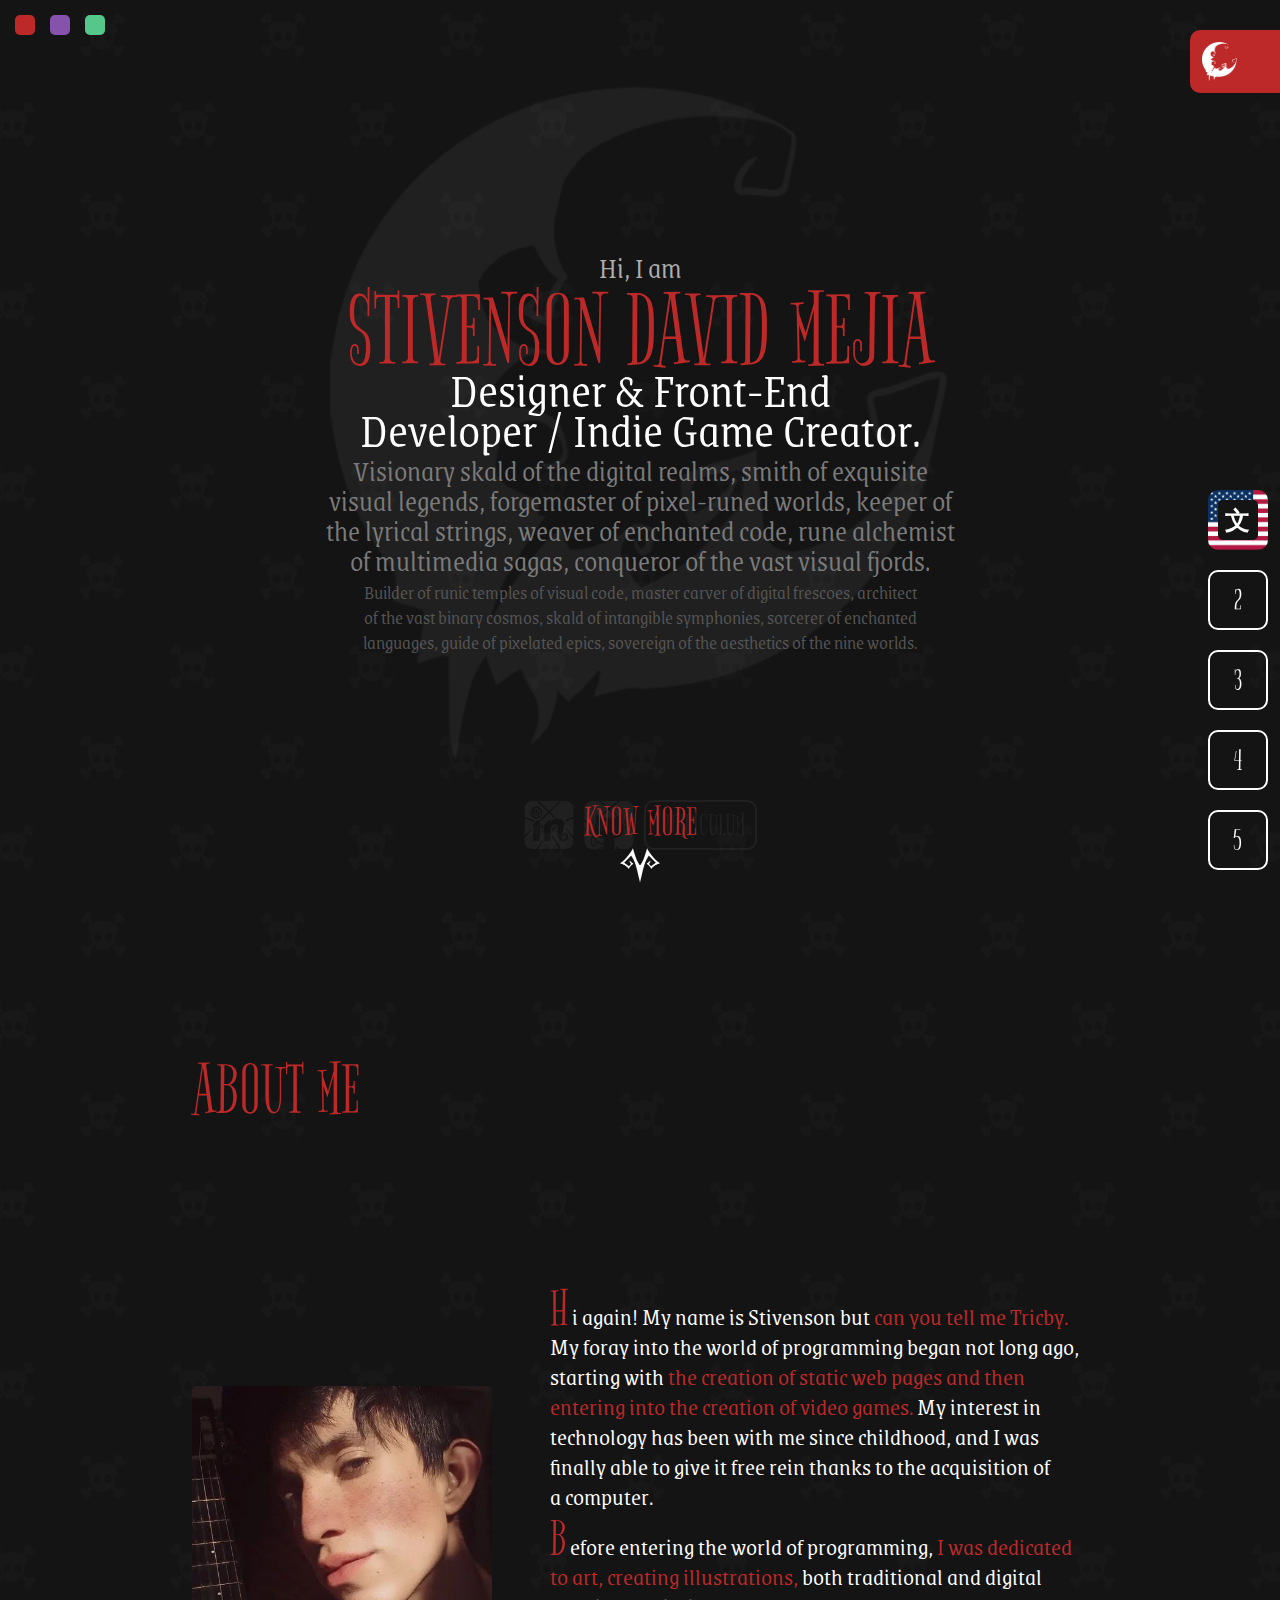
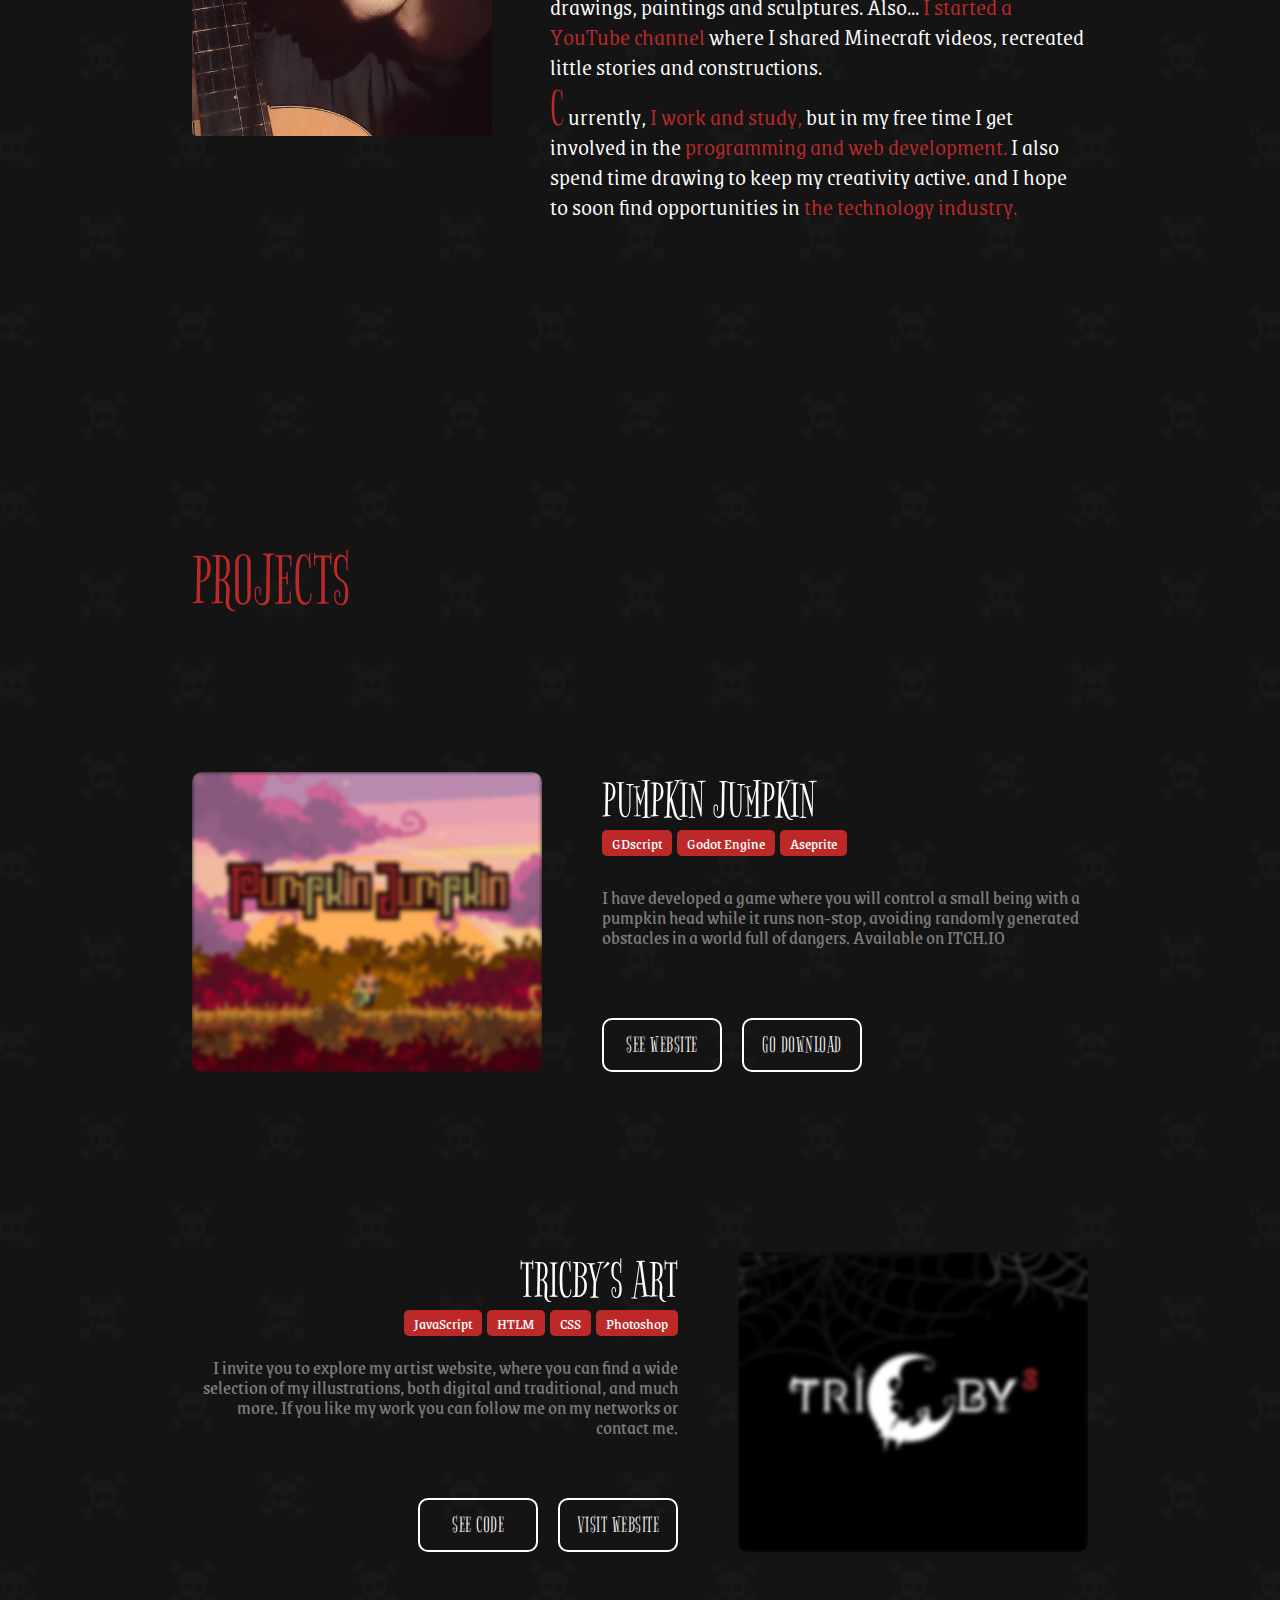
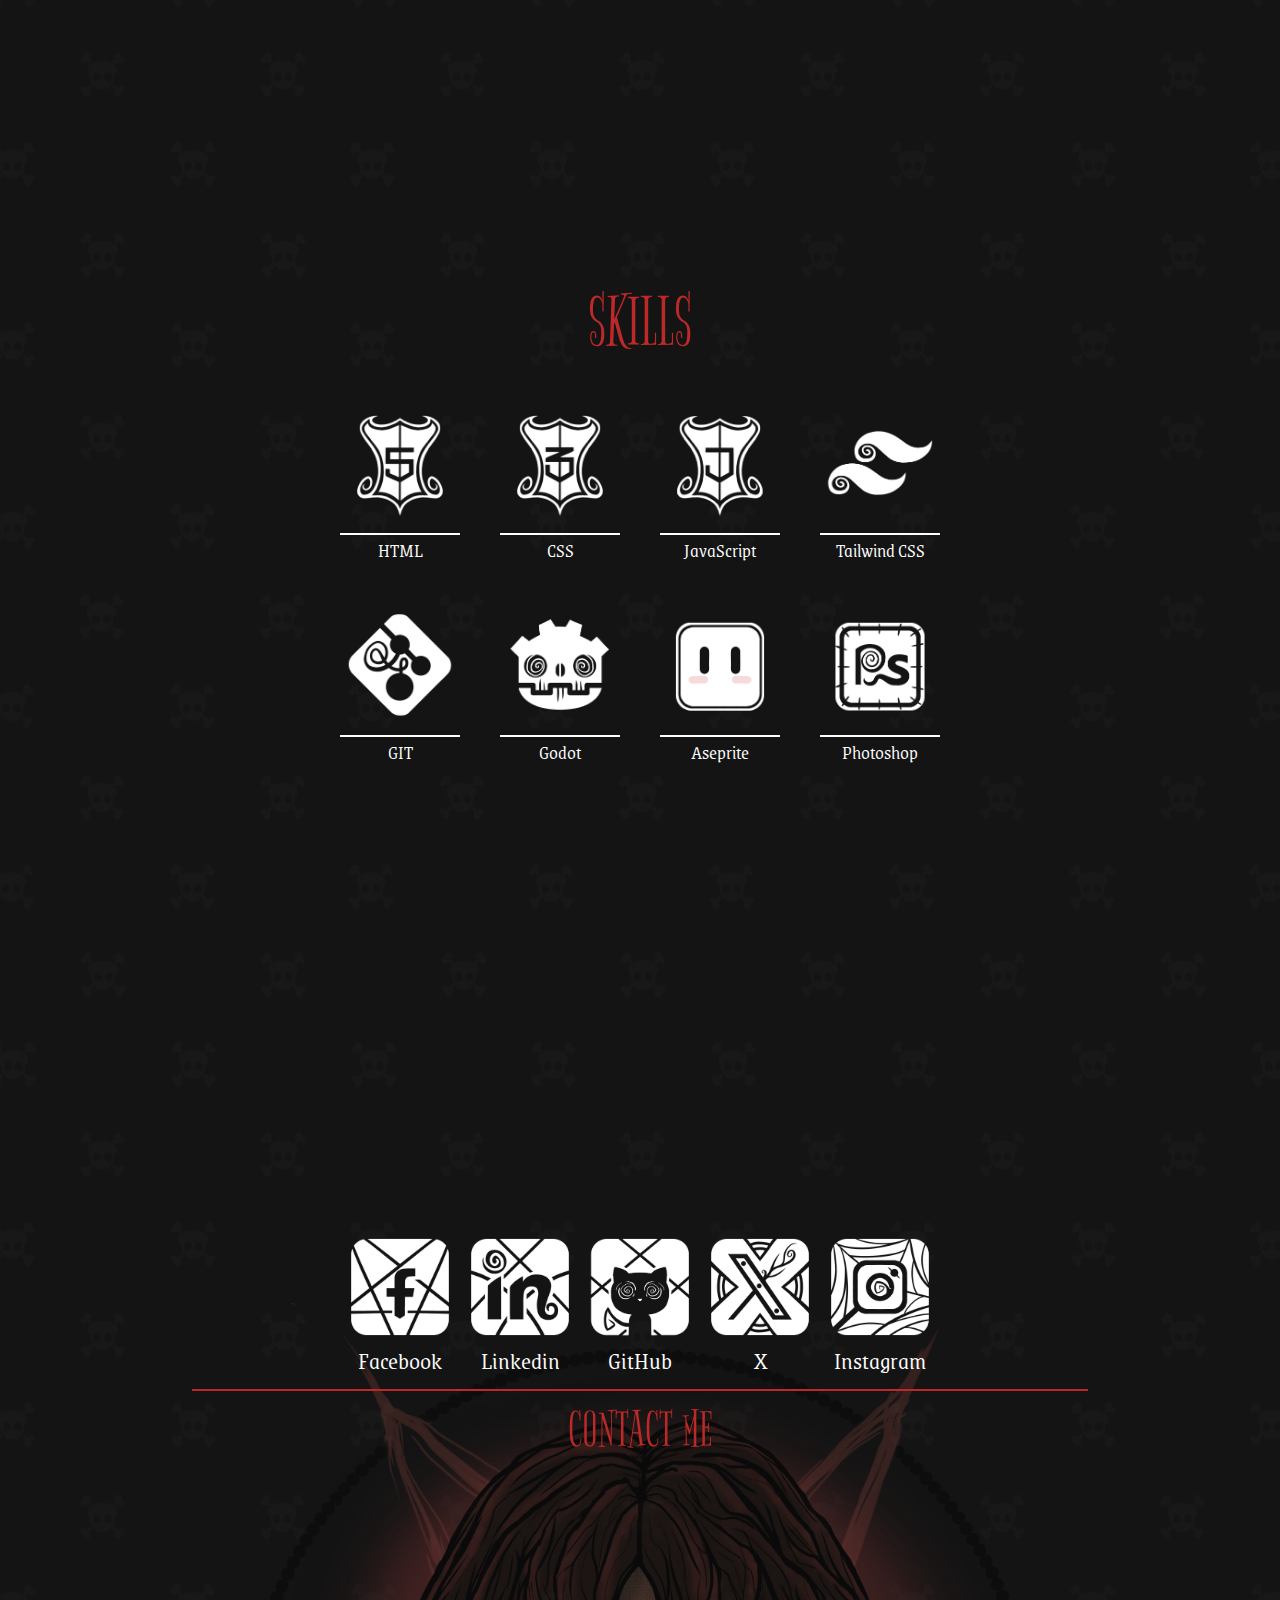
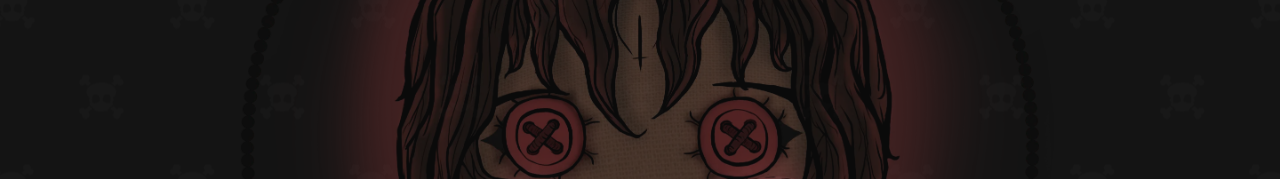
==== index.html @ 6986fe78 "separacion pagina dev y art mas cambio a la seccion intro" ====
<!DOCTYPE html>
<html lang="en">
<head>
    <meta charset="UTF-8">
    <meta http-equiv="X-UA-Compatible" content="IE=edge">
    <meta name="viewport" content="width=device-width, initial-scale=1.0">

    <link rel="icon" href="/assets/Icons/about.svg">
    <link rel="stylesheet" href="/css/Index.css">
    <link rel="stylesheet" href="/css/Global.css">

    <link rel="preconnect" href="https://fonts.googleapis.com">
    <link rel="preconnect" href="https://fonts.gstatic.com" crossorigin>
    <link href="https://fonts.googleapis.com/css2?family=Bigelow+Rules&family=Grenze:wght@100;300;500;700&display=swap" rel="stylesheet">

    <title>Tricby's</title>
</head>
<body class="home-body">
    <header id="header-index">
        <nav>
            <section class="nav_logo-container">
                <a href="#index_introSection"><img src="/assets/img/lunaBlanca.webp" alt="logo"></a>
            </section>
            <section class="headerMenu">
                <article class="languageContainer">
                    <div class="languageIconContainer BGusa">
                        <p class="languageIcon">文</p>
                    </div>
                    <div class="languageSelector">
                        <img id="spanish" src="./assets/Icons/Col.webp" alt="">
                        <img id="english" src="./assets/Icons/Usa.webp" alt="">
                    </div>
                </article>
                <div class="iconContainer"><a href="#index_projectSection">2</a></div>
                <div class="iconContainer"><a href="#index_skillSection">3</a></div>
                <div class="iconContainer"><a href="#index_aboutMeSection">4</a></div>
                <div class="iconContainer"><a href="#index_section5">5</a></div>
            </section>
        </nav>
    </header>
    <main class="main-index">
        <article class="inedex_colorThemeSelector">
            <div class="themeRed"></div>
            <div class="themePurple"></div>
            <div class="themeBlue"></div>
        </article>
        <section id="index_introSection">
            <article>
                <div class="inSecIntro-textContainer">
                    <p id="greeting">Hi, I am</p>
                    <h1 id="full_name">STIVENSON DAVID MEJIA</h1>
                    <h2 id="first_self_title">
                        Designer & Front-End Developer / Indie Game Creator.
                    </h2> 
                    <h3 id="second_self_title">
                        Visionary skald of the digital realms, smith of exquisite visual legends, forgemaster of pixel-runed worlds, keeper of the lyrical strings, weaver of enchanted code, rune alchemist of multimedia sagas, conqueror of the vast visual fjords.
                    </h3> 
                    <h4 id="third_self_subtitle">
                        Builder of runic temples of visual code, master carver of digital frescoes, architect of the vast binary cosmos, skald of intangible symphonies, sorcerer of enchanted languages, guide of pixelated epics, sovereign of the aesthetics of the nine worlds.
                    </h4>
                </div>
                <div class="inSecIntro-imgContainer">
                    <img src="./assets/Icons/about.svg" alt="">
                    <div class="inSecIntro-redesContainer">
                        <a class="inSecIntro-butonRedes" target="_blank" href="https://www.linkedin.com/in/stivenson-david-orlando-mejia-palacios-794926197/"><img src="/assets/Icons/IconLinkedin.svg" alt=""></a>
                        <a class="inSecIntro-butonRedes" target="_blank" href="https://github.com/StivensonMejia"><img src="/assets/Icons/IconGitHub.svg" alt=""></a>
                        <a class="inSecIntro-butonCV" href="/assets/img/laRoca.webp" download="CV">CURRICULUM</a>
                    </div>
                </div>
            </article>
            <div class="inSecIntro-SMContainer">
                <a id="more_button" href="#index_projectSection">
                    KNOW MORE
                </a>
                <a href="#index_projectSection"><img src="./assets/Icons/Down.webp" alt="Flecha abajo"></a>
                
            </div>
        </section>
        <section id="index_aboutMeSection">
            <h1 id="title_aboutMeSection">
                ABOUT ME
            </h1>
            <article class="inSecAM-textContainer">
                <div class="inSecAM-img">
                    <img src="./assets/img/Stivenson.webp" alt="">
                </div>
                <div class="inSecAM-text">
                    <div>
                        <a id="paragraph1_1" class="relevantLetter">H</a>
                        <p id="paragraph1_2">i again! My name is Stivenson but</p> 
                        <a id="paragraph1_3" class="highlightText">can you tell me Tricby. </a> 
                        <p id="paragraph1_4">My foray into the world of programming began not long ago, starting with</p>  
                        <a id="paragraph1_5" class="highlightText">the creation of static web pages and then entering into the creation of video games.</a>
                        <p id="paragraph1_6">My interest in technology has been with me since childhood, and I was finally able to give it free rein thanks to the acquisition of a computer.</p> 
                    </div>
                    <div>
                        <a id="paragraph2_1" class="relevantLetter">B</a>
                        <p id="paragraph2_2">efore entering the world of programming,</p> 
                        <a id="paragraph2_3" class="highlightText">I was dedicated to art, creating illustrations,</a> 
                        <p id="paragraph2_4">both traditional and digital drawings, paintings and sculptures. Also...</p>  
                        <a id="paragraph2_5" class="highlightText" target="_blank" href="https://www.youtube.com/channel/UCidwNTmcHwTklWF5R4WgcCw">I started a YouTube channel</a>
                        <p id="paragraph2_6">where I shared Minecraft videos, recreated little stories and constructions.</p>
                    </div>
                    <div>
                        <a id="paragraph3_1" class="relevantLetter">C</a>
                        <p id="paragraph3_2">urrently,</p>
                        <a id="paragraph3_3" class="highlightText">I work and study,</a> 
                        <p id="paragraph3_4">but in my free time I get involved in the</p>  
                        <a id="paragraph3_5" class="highlightText">programming and web development.</a>
                        <p id="paragraph3_6">I also spend time drawing to keep my creativity active. and I hope to soon find opportunities in </p>  
                        <a id="paragraph3_7" class="highlightText">the technology industry.</a> 
                    </div>
                </div>
            </article>
        </section>
        <section id="index_projectSection">
            <h1 id="title_projectSection">PROJECTS</h1>
            <div class="inSecProjects-containerCards">
                <article class="inSecProjects-cards">
                    <div class="inSecProjects-imgContainer">
                        <img src="./assets/img/PortadaVideoJuego.webp" alt="">
                    </div>
                    <div class="inSecProjects-textContainer">
                        <div>
                            <h3>PUMPKIN JUMPKIN</h3>
                            <div class="inSecProjects-technologiesContainer">
                                <p>GDscript</p>
                                <p>Godot Engine</p>
                                <p>Aseprite</p>
                            </div>
                        </div>
                        <p id="text_project1" class="inSecProjects-text"> 
                            I have developed a game where you will control a small being with a pumpkin head while it runs non-stop, avoiding randomly generated obstacles in a world full of dangers. Available on ITCH.IO 
                        </p>
                        <div class="inSecProjects-butonContainer">
                            <a id="button1_project1" class="inSecProjects-buton" Target="_blank" href="https://stivensonmejia.github.io/PumpkinJumpkin/">SEE WEBSITE</a>
                            <a id="button2_project1" class="inSecProjects-buton" Target="_blank" href="https://tricby.itch.io/pumpkin-jumpkin-beta">GO DOWNLOAD</a>
                        </div>
                    </div>
                </article>
                <article class="inSecProjects-cards">
                    <div class="inSecProjects-imgContainer">
                        <img class="imgBackground" src="./assets/img/PortadaIlustraciones.webp" alt="">
                    </div>
                    <div class="inSecProjects-textContainer">
                        <div>
                            <h3 class="end">TRICBY´S ART</h3>
                            <div class="inSecProjects-technologiesContainer end">
                                <p>JavaScript</p>
                                <p>HTLM</p>
                                <p>CSS</p>
                                <p>Photoshop</p>
                            </div>
                        </div>
                        <p id="text_project2" class="inSecProjects-text end">
                            I invite you to explore my artist website, where you can find a wide selection of my illustrations, both digital and traditional, and much more. If you like my work you can follow me on my networks or contact me.
                        </p>
                        <div class="inSecProjects-butonContainer end">
                            <a id="button1_project2" class="inSecProjects-buton" Target="_blank" href="https://github.com/StivensonMejia/stivensonmejia.github.io">SEE CODE</a>
                            <a id="button2_project2" class="inSecProjects-buton" Target="_blank" href="./ilustration.html">VISIT WEBSITE</a>
                        </div>
                    </div>
                </article>
            </div>
        </section>
        <section id="index_skillSection">
            <h1 id="title_skillSection" >SKILLS</h1>
            <div class="inSec3-containerSkills">
                <article class="inSec3-subContainerSkills">
                    <div class="inSec3-cards">
                        <img src="/assets/Icons/IconHTML.svg" alt="">
                        <p>HTML</p>
                    </div>
                    <div class="inSec3-cards">
                        <img src="/assets/Icons/IconCSS.svg" alt="">
                        <p>CSS</p>
                    </div>
                    <div class="inSec3-cards">
                        <img src="/assets/Icons/IconJavaScript.svg" alt="">
                        <p>JavaScript</p>
                    </div>
                    <div class="inSec3-cards">
                        <img src="/assets/Icons/IconTailwindCSS.svg" alt="">
                        <p>Tailwind CSS</p>
                    </div>
                </article>
                <article class="inSec3-subContainerSkills">
                    <div class="inSec3-cards">
                        <img src="/assets/Icons/IconGit.svg" alt="">
                        <p>GIT</p>
                    </div>
                    <div class="inSec3-cards">
                        <img src="/assets/Icons/IconGodot.svg" alt="">
                        <p>Godot</p>
                    </div>
                    <div class="inSec3-cards">
                        <img src="/assets/Icons/IconAseprite.svg" alt="">
                        <p>Aseprite</p>
                    </div>
                    <div class="inSec3-cards">
                        <img src="/assets/Icons/IconPhotoshop.svg" alt="">
                        <p>Photoshop</p>
                    </div>
                </article>
            </div>
        </section>
        <section id="index_section5">
            <div class="inSec5-redesContainer">
                <article class="inSec5-individualRedes">
                    <a target="_blank" href="https://www.facebook.com/stivenson.mejia.96"><img src="/assets/Icons/IconFacebook.svg" alt=""></a>
                    <p>Facebook</p>
                </article>
                <article class="inSec5-individualRedes">
                    <a target="_blank" href="https://www.linkedin.com/in/stivenson-david-orlando-mejia-palacios-794926197/"><img src="/assets/Icons/IconLinkedin.svg" alt=""></a>
                    <p>Linkedin</p>
                </article>
                <article class="inSec5-individualRedes">
                    <a target="_blank" href="https://github.com/StivensonMejia"><img src="/assets/Icons/IconGitHub.svg" alt=""></a>
                    <p>GitHub</p>
                </article>
                <article class="inSec5-individualRedes">
                    <a target="_blank" href="https://twitter.com/tricby"><img src="/assets/Icons/IconX.svg" alt=""></a>
                    <p>X</p>
                </article>
                <article class="inSec5-individualRedes">
                    <a target="_blank" href="https://www.instagram.com/stivensonmejia/"><img src="/assets/Icons/IconInstagram.svg" alt=""></a>
                    <p>Instagram</p>
                </article>
            </div>
            <article class="inSec5-containerContactMe">
                <p id="title_section5" class="inSec5-textContactMe">CONTACT ME</p>
            </article>
            
            <div class="inSec5-imgContainer">
                <img src="./assets/img/FerChanFinal.webp" alt="">
            </div>
        </section>
        <script src="./translateIndex.js"></script>
        <script src="./index.js"></script>
    </main>
    <!--  <footer id="footer-index">
        <section class="inFooter-containerText">
            <p>
                Realizado por Stivenson Mejia - @todos los derecho reservados
            </p>
        </section>
    </footer> -->
</body>
</html>
---- css/Index.css ----
/* INDEX HEADER */
#header-index {
    z-index: 12;
    position: fixed;
    width: 100px;
    height: 100vh;
    top: 0;
    right: 0;  
    nav {
        display: flex;
        flex-direction: column;
        width: auto;
        height: 100vh;
        justify-content: space-between;
        align-items: end;
        .nav_logo-container {
            z-index: 2;
            width: 90px;
            height: auto;
            display: flex;
            border-bottom-left-radius: 10px;
            border-top-left-radius: 10px;
            margin-top: 30px;
            background-color: var(--red);
            transition: ease .5s;
            &:hover {
                width: 120px;
            }
            a {
                width: 100%;
                display: flex;
                justify-content: start;
                img {
                    width: 35px;
                    margin: 12px 12px;
                    object-fit: contain;
                }
            }
        }
        .headerMenu {
            z-index: 2;
            width: 85px;
            height: auto;
            display: flex;
            flex-direction: column;
            margin-bottom: 30px;
            gap: 20px;
            align-items: center;
            justify-content: center;
            .BGusa {
                background-image: url("/assets/Icons/UsaBackGround.webp");
                background-size: cover;
                background-position: left;
            }
            .BGcol {
                background-image: url("/assets/Icons/ColBackGround.webp");
                background-size: cover;
                background-position: left;

            }
            .languageContainer {
                position: relative;
                .languageIconContainer {
                    width: 60px;
                    height: 60px;
                    cursor: pointer;
                    display: flex;
                    justify-content: center;
                    align-items: center;
                    border-radius: 10px;
                    user-select: none;
                    transition: ease-in .1s;
                    &:hover {
                        transform: scale(1.1);
                    }
                    &:active {
                        transition: ease-in-out .0s;
                        transform: scale(.9);
                    }
                    .languageIcon {
                        width: 40px;
                        height: 40px;
                        display: flex;
                        align-items: center;
                        justify-content: center;
                        color: var(--white);
                        background-color: var(--black-background);
                        font-size: 2.5rem;
                        border-radius: 5px;
                        font-weight: bolder;
                    }
                }
                .languageSelector {
                    height: 60px;
                    width: 120px;
                    position: absolute;
                    display: none;
                    justify-content: space-around;
                    align-items: center;
                    border-radius: 10px;
                    left: -132px;
                    top: 0px;
                    background-color: var(--white);
                    animation: revealindex ease-in .3s both;
                    img {
                        width: 40px;
                        height: 40px;
                        cursor: pointer;
                        &:hover {
                            transform: scale(1.2);
                        }
                    }
                }
            }
            .iconContainer {
                width: 60px;
                height: 60px;
                border-radius: 10px;
                border: solid var(--white) 2px;
                transition: ease-in-out .2s;
                &:hover {
                    background-color: var(--white);
                }
                &:active {
                    transition: ease-in-out .0s;
                    transform: translateX(-5px);
                    filter: drop-shadow(10px 0px 0 var(--red));
                }
                a {
                    width: 100%;
                    height: 100%;
                    display: flex;
                    justify-content: center;
                    align-items: center;
                    color: var(--white);
                    font-size: 3rem;
                    font-family: var(--font-title);
                    transition: ease-in-out .2s;
                    &:hover {
                        color: var(--black-background);
                        font-weight: bolder;
                    }
                }
            }
        }
    }
    
}

/* INDEX MAIN */
.main-index {
    width: 100%;
    background-color: var(--black-background);
    background-image: url('/assets/img/FondoCalaverasNegro.webp');
    background-position: center;
    position: relative;
}
/* TEMAS */
.inedex_colorThemeSelector {
    z-index: 20;
    position: fixed;
    width: 120px;
    height: 50px;
    display: flex;
    justify-content: space-evenly;
    align-items: center;
    div {
        width: 20px;
        height: 20px;
        border-radius: 5px;
    }
    .themeRed {
        background-color: #bd2929;
    }
    .themePurple {
        background-color: #8553AC;
    }
    .themeBlue {
        background-color: #55C78B;
    }

}
/* INDEX SECCION 1 */
#index_introSection {
    position: relative;
    width: 100%;
    height: 100vh;
    display: flex;
    justify-content: center;
    overflow: hidden;
    padding: 0 15%;
    animation: revealindex linear .5s both;

    article {
        position: relative;
        width: auto;
        height: 100%;
        display: flex;
        place-items: center;
        gap: 10px;
        .inSecIntro-textContainer {
            z-index: 2;
            width: auto;
            cursor: default;
            max-width: 750px;
            text-align: end;
            p {
                font-family: var(--font-paragraph);
                font-size: 3rem;
                color: rgb(174, 174, 174);
                font-weight: 300;
            }
            h1 {
                z-index: 5;
                font-family: var(--font-title);
                font-size: var(--fontSize-megaTitle);
                color: var(--red);
                line-height: 8.5rem;
                font-weight: lighter;
            }
            h2 {
                z-index: 2;
                font-family: var(--font-paragraph);
                font-size: 5rem;
                color: var(--white);
                font-weight: 300;
                margin-top: -5px;
                line-height: 4rem;
                text-wrap: balance;

                animation: revealindex ease-in-out .3s both;
                animation-delay: 1s;
            }
            h3 {
                font-family: var(--font-paragraph);
                font-size: 3rem;
                color: rgb(123, 123, 123);
                margin-top: 6px;
                font-weight: 300;
                line-height: 3rem;
                text-wrap: balance;

                animation: revealSec1Titles linear .3s both;
                animation-delay: 4s;
            }
            h4 {
                font-family: var(--font-paragraph);
                font-size: 2rem;
                color: rgb(85, 85, 85);
                margin-top: 5px;
                font-weight: 300;
                line-height: 2.5rem;
                text-wrap: balance;

                animation: revealSec1Titles ease-out .2s both;
                animation-delay: 4.5s;
            }
        }

        .inSecIntro-imgContainer {
            width: 35%;
            display: flex;
            flex-direction: column;
            img {
                width: 100%;
                transition: ease-in-out .2s;
                &:hover {
                    transform: translateX(-10px);
                    filter: drop-shadow(20px 0px 0 var(--red));
                }
            }
            .inSecIntro-redesContainer {
                display: flex;
                gap: 10px;
                justify-content: center;
                .inSecIntro-butonRedes {
                    display: inline-block;
                    width: 50px;
                    height: 50px;
                    img{
                        width: 100%;
                        height: 100%;
                        transition: ease-in-out .2s;
                        &:hover {
                            transform: translateX(-4px);
                            filter: drop-shadow(4px 0px 0 var(--red));
                        }
                    }
                }
                .inSecIntro-butonCV {
                    display: flex;
                    place-items: center;
                    color: var(--white);
                    font-family: var(--font-title);
                    font-size: 3rem;
                    border: solid 2px var(--white);
                    padding: 0 10px;
                    border-radius: 10px;
                    transition: ease-in-out .2s;
                    &:hover {
                        background-color: var(--white);
                        color: var(--black-background);
                        font-weight: bolder;
                        transform: translateX(-4px);
                        filter: drop-shadow(4px 0px 0 var(--red));
                    }
                }
            }
        }
    }
    .inSecIntro-SMContainer {
        display: flex;
        flex-direction: column;
        align-items: center;
        position: absolute;
        left: 0;
        right: 0;
        bottom: 5px;
        margin: auto;
        animation: revealindex ease-out .5s both;
        animation-delay: 6s;
        a {
            font-family: var(--font-title);
            font-size: 4rem;
            font-weight: lighter;
            color: var(--red);
            cursor: pointer;
            transition: linear .2s;
            border-bottom: 2px solid transparent;
            &:hover {
                transform: scaleX(1.1);
            }
        }
        img {
            width: 40px;
            animation: MoveArrow 4s ease-in-out infinite;
            &:hover {
                transform: scaleX(1.1);
            }
        }
    }
}

/* INDEX SECCION 2 */
#index_projectSection {
    position: relative;
    width: 100%;
    height: auto;
    padding: 150px 15%;

    h1 {
        font-family: var(--font-title);
        font-size: var(--fontSize-title);
        color: var(--red);
        font-weight: lighter;
        text-align: start;
        padding: 0 0 150px;

        animation: revealTitles linear both;
        animation-timeline: view();
        animation-range: entry 20% cover 30%;
    }

    .inSecProjects-containerCards {
        width: 100%;
        height: auto;
        display: flex;
        flex-direction: column;
        gap: 150px; 
        transition:  0.5s ease-in-out;
        article:nth-child(2) {
            justify-content: end;
            flex-direction: row-reverse;
        }

        .inSecProjects-cards{
            z-index: 2;
            width: auto;
            height: auto;
            position: relative;
            display: flex;
            gap: 60px;
            margin-bottom: 30px;

            animation: revealContent linear both;
            animation-timeline: view();
            animation-range: entry 20% cover 30%;

            .inSecProjects-imgContainer {
                position: relative;
                width: 360px;
                height: 300px;
                overflow: hidden;
                border-radius: 10px;
                img{
                    width: 100%;
                    height: 100%;
                    object-fit: cover;
                    transition: .2s ease-in;
                    filter: blur(2px);
                    &:hover {
                        transform: scale(1.1);
                        filter: blur(0px);
                    }
                }
            }
            .inSecProjects-textContainer {
                position: relative;
                width: 500px;
                display: flex;
                flex-direction: column;
                align-content: center;
                justify-content: space-between;
                h3 {
                    font-family: var(--font-title);
                    font-size: var(--fontSize-subTitle);
                    color: var(--white);
                    font-weight: lighter;
                    margin-bottom: -5px;
                }
                .inSecProjects-technologiesContainer {
                    display: flex;
                    gap: 5px;
                    padding-top: 5px;
                    flex-wrap: wrap;
                    p {
                        display: inline-block;
                        font-family: var(--font-paragraph);
                        background-color: var(--red);
                        font-size: 1.6rem;
                        color: var(--white);
                        padding: 1px 10px;
                        border-radius: 5px;
                    }
                }
                .inSecProjects-text {
                    font-size: 2rem;
                    text-wrap: pretty;
                    padding-bottom: 40px;
                    line-height: 2rem;
                    color: rgb(123, 123, 123);
                    transition: ease-in-out .2s;
                    cursor: default;
                    &:hover {
                        color: var(--white);
                    }
                }
                .inSecProjects-butonContainer {
                    width: 100%;
                    overflow: hidden;
                    height: auto;
                    display: flex;
                    gap: 20px;
                    border-radius: 5px;
                }
                .inSecProjects-buton {
                    position: relative;
                    width: 120px;
                    height: auto;
                    padding: 12px 10px;
                    display: flex;
                    align-items: center;
                    justify-content: center;
                    font-size: 2.2rem;
                    font-family: var(--font-title);
                    color: var(--white);
                    transition: ease .2s;
                    border: 2px solid var(--white);
                    border-radius: 10px;
                    letter-spacing: .5px;
                    &:hover {
                        background-color: var(--white);
                        color: var(--black-background);
                        font-weight: bold;
                    }
                }
                .end {
                    display: flex;
                    justify-content: end;
                    text-align: end;
                }
            }
        }
    }
}

/* INDEX SECCION 3 */
#index_skillSection {
    position: relative;
    width: 100%;
    height: auto;
    padding: 150px 15%;
    h1 {
        font-family: var(--font-title);
        font-size: var(--fontSize-title);
        color: var(--red);
        font-weight: lighter;
        text-align: center;
        padding: 0 0 40px;

        animation: revealContent linear both;
        animation-timeline: view();
        animation-range: entry 20% cover 30%;
    }
    .inSec3-containerSkills {
        width: 100%;
        height: auto;
        display: flex;
        justify-content: center;
        flex-wrap: wrap; 
        gap: 40px;

        animation: revealContent linear both;
        animation-timeline: view();
        animation-range: entry 20% cover 30%;
        .inSec3-subContainerSkills {
            width: auto;
            height: auto;
            display: flex;
            align-items: baseline;
            gap: 40px;
            .inSec3-cards {
                display: flex;
                flex-direction: column;
                align-items: center;
                gap: 10px;
                width: 120px;
                img {
                    width: 100%;
                    transition: ease-in-out .3s;
                    &:hover {
                        transform: translateX(-5px);
                        filter: drop-shadow(10px 0px 0 var(--red));
                    }
                }
                p {
                    font-family: var(--font-paragraph);
                    font-size: 2rem;
                    color: var(--white);
                    font-weight: 300;
                    width: 100%;
                    text-align: center;
                    border-top: 2px solid var(--white);
                }
            }
        }
    }
}

/* INDEX SECCION 4 */
#index_aboutMeSection {
    position: relative;
    width: 100%;
    height: auto;
    padding: 150px 15%;
    h1 {
        font-family: var(--font-title);
        font-size: var(--fontSize-title);
        color: var(--red);
        font-weight: lighter;
        text-align: start;
        padding: 0 0 150px;

        animation: revealTitles linear both;
        animation-timeline: view();
        animation-range: entry 20% cover 30%;
    }
    .inSecAM-textContainer {
        display: flex;
        justify-content: space-between;
        align-items: center;
        gap: 30px;

        animation: revealContent linear both;
        animation-timeline: view();
        animation-range: entry 20% cover 30%;

        .inSecAM-text{
            width: 60%;
            div{
                font-family: var(--font-paragraph);
                font-size: var(--fontSize-paragraph);
                color: var(--white);
                text-wrap: pretty;
                font-weight: 300;
                line-height: 3rem;
                margin-bottom: 20px;
                margin-top: 20px;
                p{
                    display: inline;
                }
                .relevantLetter {
                    font-family: var(--font-title);
                    font-size: var(--fontSize-subTitle);
                    line-height: 1px;
                    color: var(--red);
                }
                .highlightText {
                    color: var(--red);
                }
            }
        }
        .inSecAM-img {
            width: 300px;
            height: 350px;
            border-radius: 5px;
            overflow: hidden;
            img {
                width: 100%;
                height: 100%;
                object-fit: cover;
            }
        }
        
    }
}

/* INDEX SECCION 5 */
#index_section5 {
    position: relative;
    width: 100%;
    display: flex;
    flex-direction: column;
    padding: 320px 15%;
    overflow: hidden;
    .inSec5-redesContainer {
        z-index: 2;
        width: 100%;
        height: auto;
        display: flex;
        justify-content: center;
        flex-wrap: wrap;
        gap: 20px;
        padding-bottom:10px;
        border-bottom: 2px solid var(--red);
        .inSec5-individualRedes {
            width: 100px;
            height: auto;
            a {
                width: 100%;
                height: auto;
                img {
                    width: 100%;
                    height: auto;
                    transition: ease .5s;
                    transition-delay: .1s,;
                    &:hover {
                        transform: rotate(360deg);
                    }
                }
            }
            p {
                text-align: center;
                color: var(--white);
                font-size: var(--fontSize-paragraph);
                font-weight: 300;
            }
        }  
    }
    .inSec5-containerContactMe {
        z-index: 2;
        display: flex;
        justify-content: center;
        align-items: center;
        gap: 20px;
        padding-top:10px;
        .inSec5-butomCV {
            display: flex;
            height: 50px;
            place-items: center;
            font-family: var(--font-title);
            color: var(--white);
            border: 2px solid var(--white);
            padding: 10px 10px;
            text-align: center;
            font-size: 3rem;
            transition: ease .2s;
            border-radius: 10px;
            &:hover {
                background-color: var(--white);
                color: var(--black-background);
                font-weight: bold;
            }
        }
        .inSec5-textContactMe {
            z-index: 2;
            font-family: var(--font-title);
            font-size: var(--fontSize-subTitle);
            color: var(--red);
            text-align: center;
        }
    }
    .inSec5-imgContainer {
        z-index: 1;
        width: 100%;
        position: absolute;
        right: 0;
        left: 0;
        bottom: -5px;
        padding: 0 15%;
        opacity: 50%;
    
        img {
            width: 100%;
        }
    }
}

/* INDEX FOOTER */
/* #footer-index {
    z-index: 2;
    width: 100%;
    height: auto;
    position: relative;
    .inFooter-containerText {
        width: 100%;
        height: auto;
        border-top: solid 2px var(--white);
        p {
            font-family: var(--font-paragraph);
            font-size: 2rem;
            color: var(--white);
            text-align: center;
            padding: 10px;
        }
    }
} */

/* ANIMATIONS */
@keyframes revealindex {
    0% {
        opacity: 0;
    }
    100% {
        opacity: 1;
    }
}
@keyframes MoveArrow {
    50% {
        transform: translateY(0);
    }
    60% {
        transform: translateY(15px);
    }
    70% {
        transform: translateY(0);
    }
}
@keyframes revealContent {
    from {
        opacity: 0;
    }
    to {
        opacity: 1;
    }
}
@keyframes revealTitles {
    from {
        transform: translateX(-100rem) scale(0.8);
        opacity: 0;
    }
    to {
        transform: translateX(0) scale(1);
        opacity: 1;
    }
}
@keyframes revealSec1Titles {
    0% {
        transform: translateX(-100rem);
        opacity: 0;
    }
    60% {
        transform: translateX(5rem);
        opacity: 1;
    }
    80% {
        transform: translateX(20rem) scaleX(0.6) scaleY(1.2);
        opacity: 1;
    }
    100% {
        transform: translateX(0) scale(1);
        opacity: 1;
    }
}

/* MEDIAQUERYS */

@media (width <= 1500px) {
    /* SECCION 1 */
    #index_introSection {
        article {
            .inSecIntro-imgContainer {
                position: absolute;
                width: 100%;
                opacity: .05;
            }
            .inSecIntro-textContainer {
                text-align: center;
            }
        }
    }
}

@media (width <= 1200px) {
    /* SECCION 4 */
    #index_aboutMeSection {
        .inSecAM-textContainer {
            display: flex;
            flex-direction: column-reverse;
            gap: 30px;
            .inSecAM-text{
                width: 100%;
                p{
                    font-family: var(--font-paragraph);
                    font-size: var(--fontSize-paragraph);
                    color: var(--white);
                    text-wrap: pretty;
                    font-weight: 300;
                    line-height: 3rem;
                    margin-bottom: 30px;
                }
            }
            .inSecAM-img {
                width: 280px;
                height: 280px;
                border-radius: 5px;
                overflow: hidden;
                img {
                    width: 100%;
                    height: 100%;
                    object-fit: cover;
                }
            }
            
        }
    }
    /* SECCION 5 */
    #index_section5 {
        padding: 200px 15%;

        .inSec5-imgContainer {
            padding: 0px 0px;
        }
    }
}

@media (width <= 800px) {
    /* HEADER */
    #header-index { 
        display: none;
    }
    /* SECCION 1 */
    #index_introSection {
        padding: 50px 10%;
        article{
            .inSecIntro-textContainer {
                p {
                    font-size: 2.5rem;
                    line-height: 2.5rem;
                }
                h1 {
                    font-size: 6rem;
                    line-height: 6rem;
                }
                h2 {
                    font-size: 3rem;
                    line-height: 2.5rem;
                }
                h3 {
                    font-size: 2.5rem;
                    line-height: 2rem;
                }
                h4 {
                    font-size: 1.5rem;
                    line-height: 1.5rem;
                    margin-bottom: 40px;
                }
            }
        }
    }
    /* SECCION 2 */
    #index_projectSection {
        padding: 150px 10%;
        .inSecProjects-containerCards {
            .inSecProjects-cards{
                gap: 20px;
                flex-direction: column;
                .inSecProjects-imgContainer{
                    width: 100%;
                }
                .inSecProjects-textContainer {
                    width: 100%;
                    .inSecProjects-text {
                        margin-top: 10px;
                    }
                }
            }
            article:nth-child(2) {
                flex-direction: column;
            }
        }
    } 
    /* SECCION 3 */
    #index_skillSection {
        padding: 150px 10%;
        .inSec3-containerSkills {
            gap: 20px;
            .inSec3-subContainerSkills {
                gap: 20px;
                display: grid;
                grid-template-columns: 1fr 1fr;
                .inSec3-cards {
                    width: 100px;
                    p {
                        color: var(--white);
                    }
                }
            }
        }
    }
    /* SECCION 4 */
    #index_aboutMeSection{
        padding: 150px 10%;
    }
    /* SECCION 5 */
    #index_section5 {
        padding: 150px 10%;

        .inSec5-imgContainer {
            padding: 0px 0px;
        }
    }
}

@media (width <= 400px) {
    /* SECCION 1 */
    #index_introSection {
        article{
            .inSecIntro-textContainer {
                p {
                    font-size: 2rem;
                    line-height: 2.5rem;
                }
                h1 {
                    font-size: 4rem;
                    line-height: 4rem;
                }
                h2 {
                    font-size: 2.8rem;
                    line-height: 2.5rem;
                }
                h3 {
                    font-size: 2.2rem;
                    line-height: 2rem;
                }
                h4 {
                    font-size: 1.5rem;
                    line-height: 1.5rem;
                }
            }
        }
    }
}
---- css/Global.css ----
/* GLOBAL CHANGES */
* {
    margin: 0;
    padding: 0;
    box-sizing: border-box;
    font-family: 'Bigelow Rules', serif;
    font-family: 'Grenze', serif;
}
:root {
    --black-background: #141414;
    --black-pure: #000;
    --white: #fefefe;
    --red: #bd2929;
    --red-soft : #861f1f;

    --font-title: 'Bigelow Rules', serif;
    --font-paragraph: 'Grenze', serif;

    --fontSize-megaTitle: 10rem;
    --fontSize-title: 7rem;
    --fontSize-subTitle: 5rem;
    --fontSize-paragraph: 2.5rem;
}
.ytp-impression-link {
    display: none;
}
html {
    font-size: 62.5%;
    scroll-behavior: smooth;
}
body::-webkit-scrollbar, 
.container_galery::-webkit-scrollbar {
    width: 10px;
    display: inline-block;
    background-color: var(--white);
}
body::-webkit-scrollbar-thumb,
.container_galery::-webkit-scrollbar-thumb{
    background-color: var(--red);
}

/* body::-webkit-scrollbar-button {
    height: 10px;
    background-repeat: no-repeat;   
    background-size: 80%;
    background-position: center;
    background-image: url('/assets/Icons/Down.webp');
} */

a {
    text-decoration: none;
}
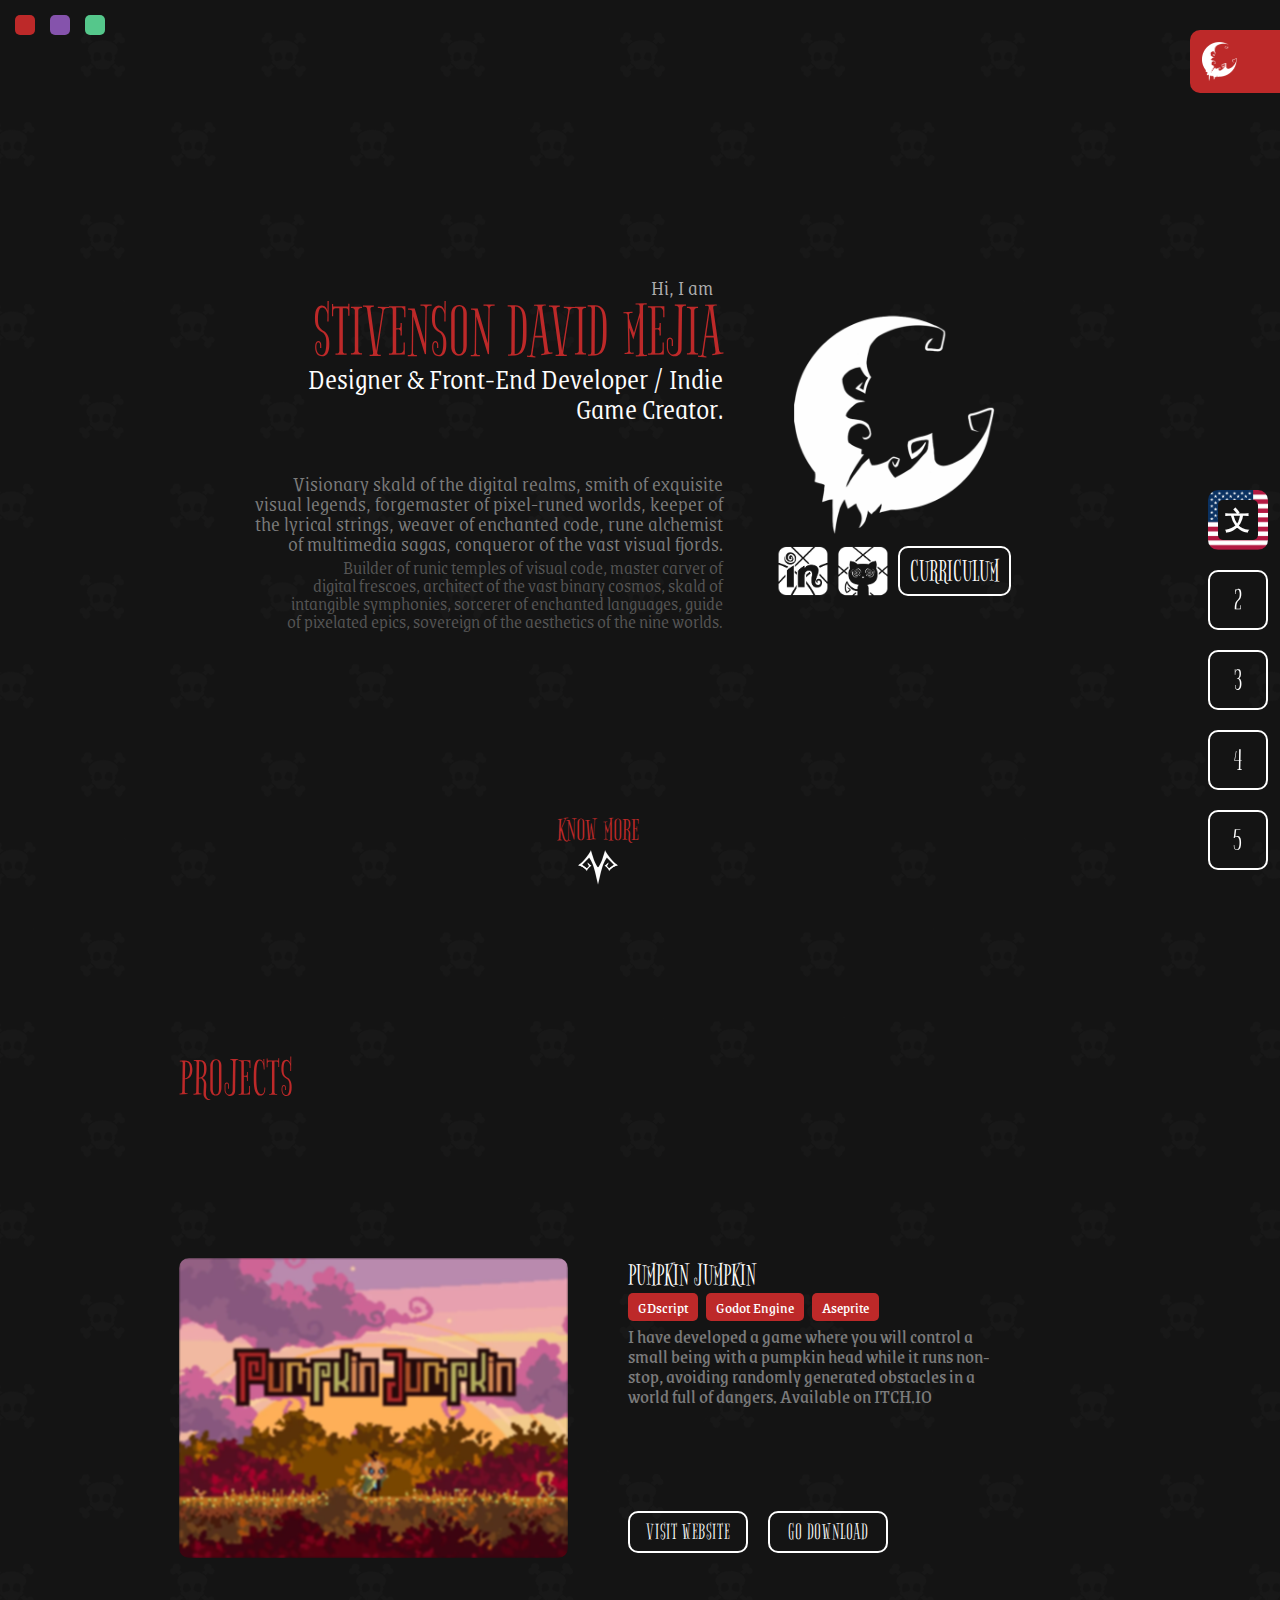
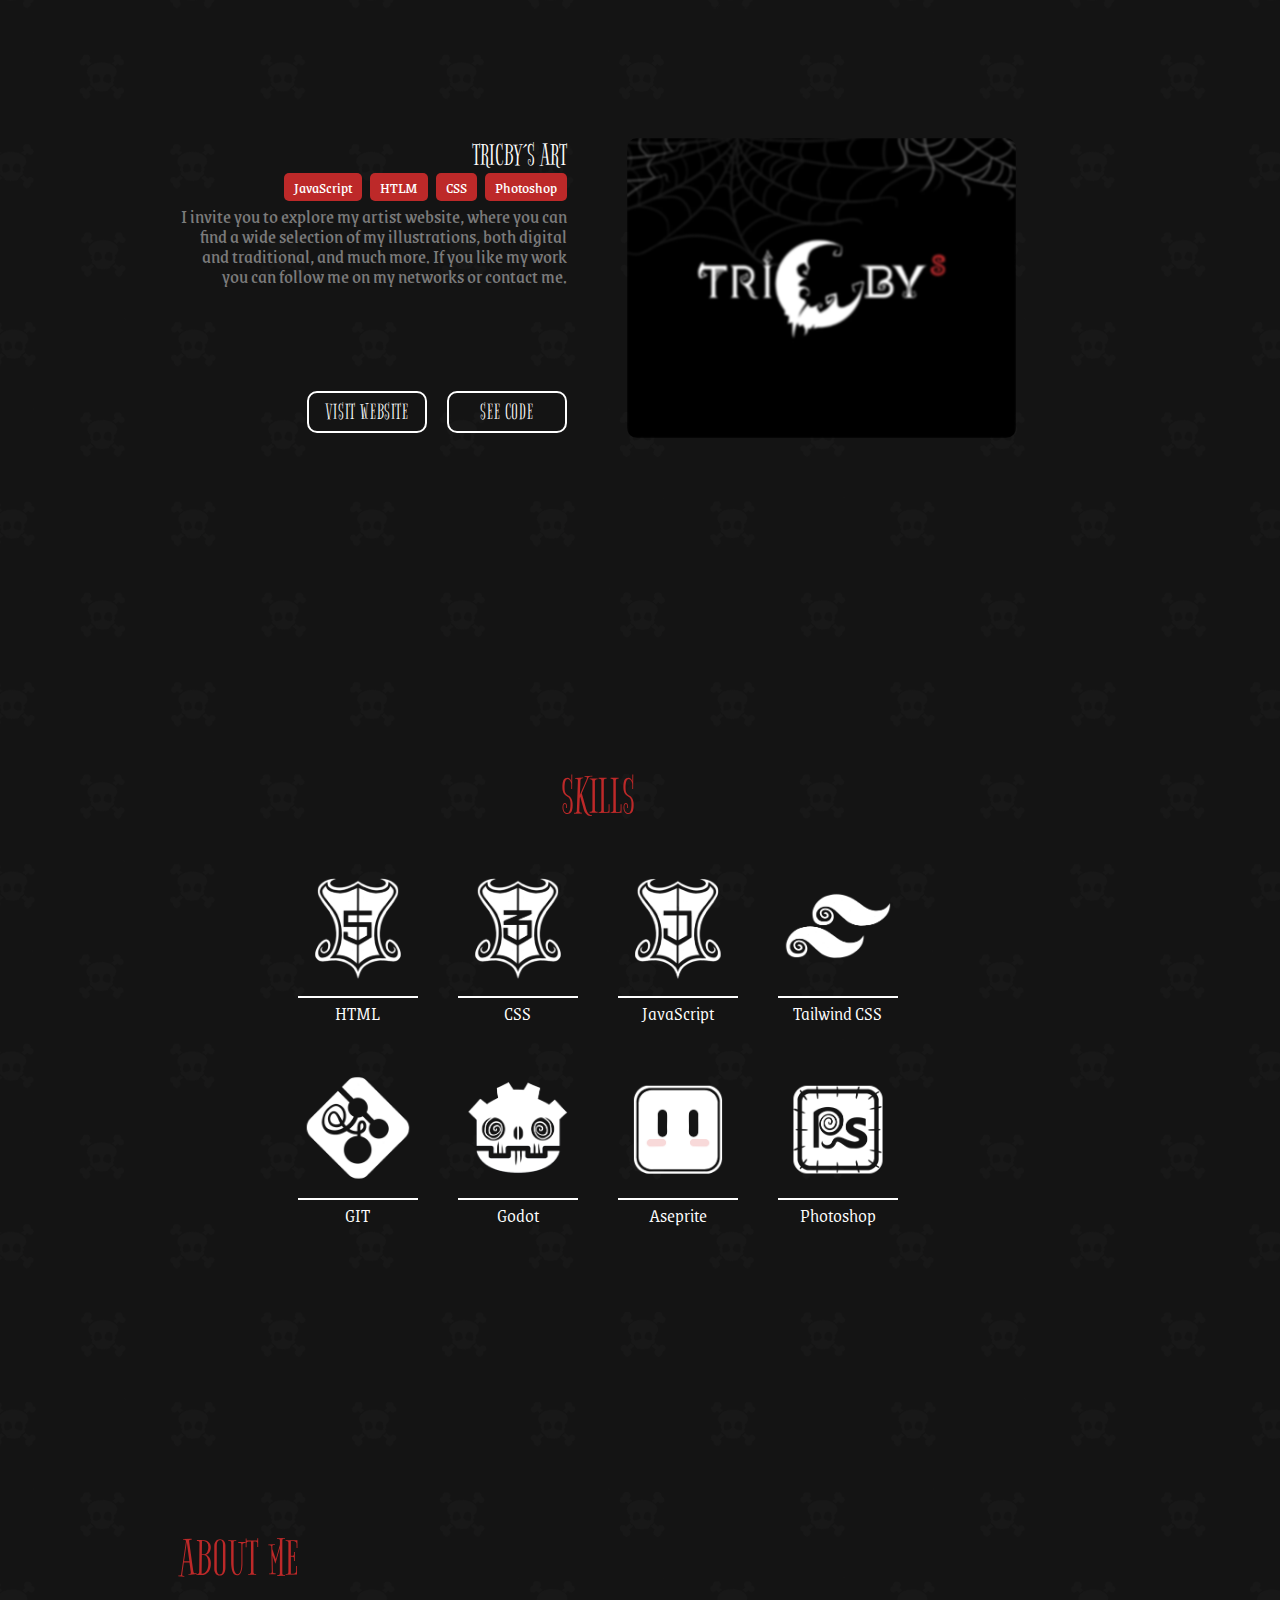
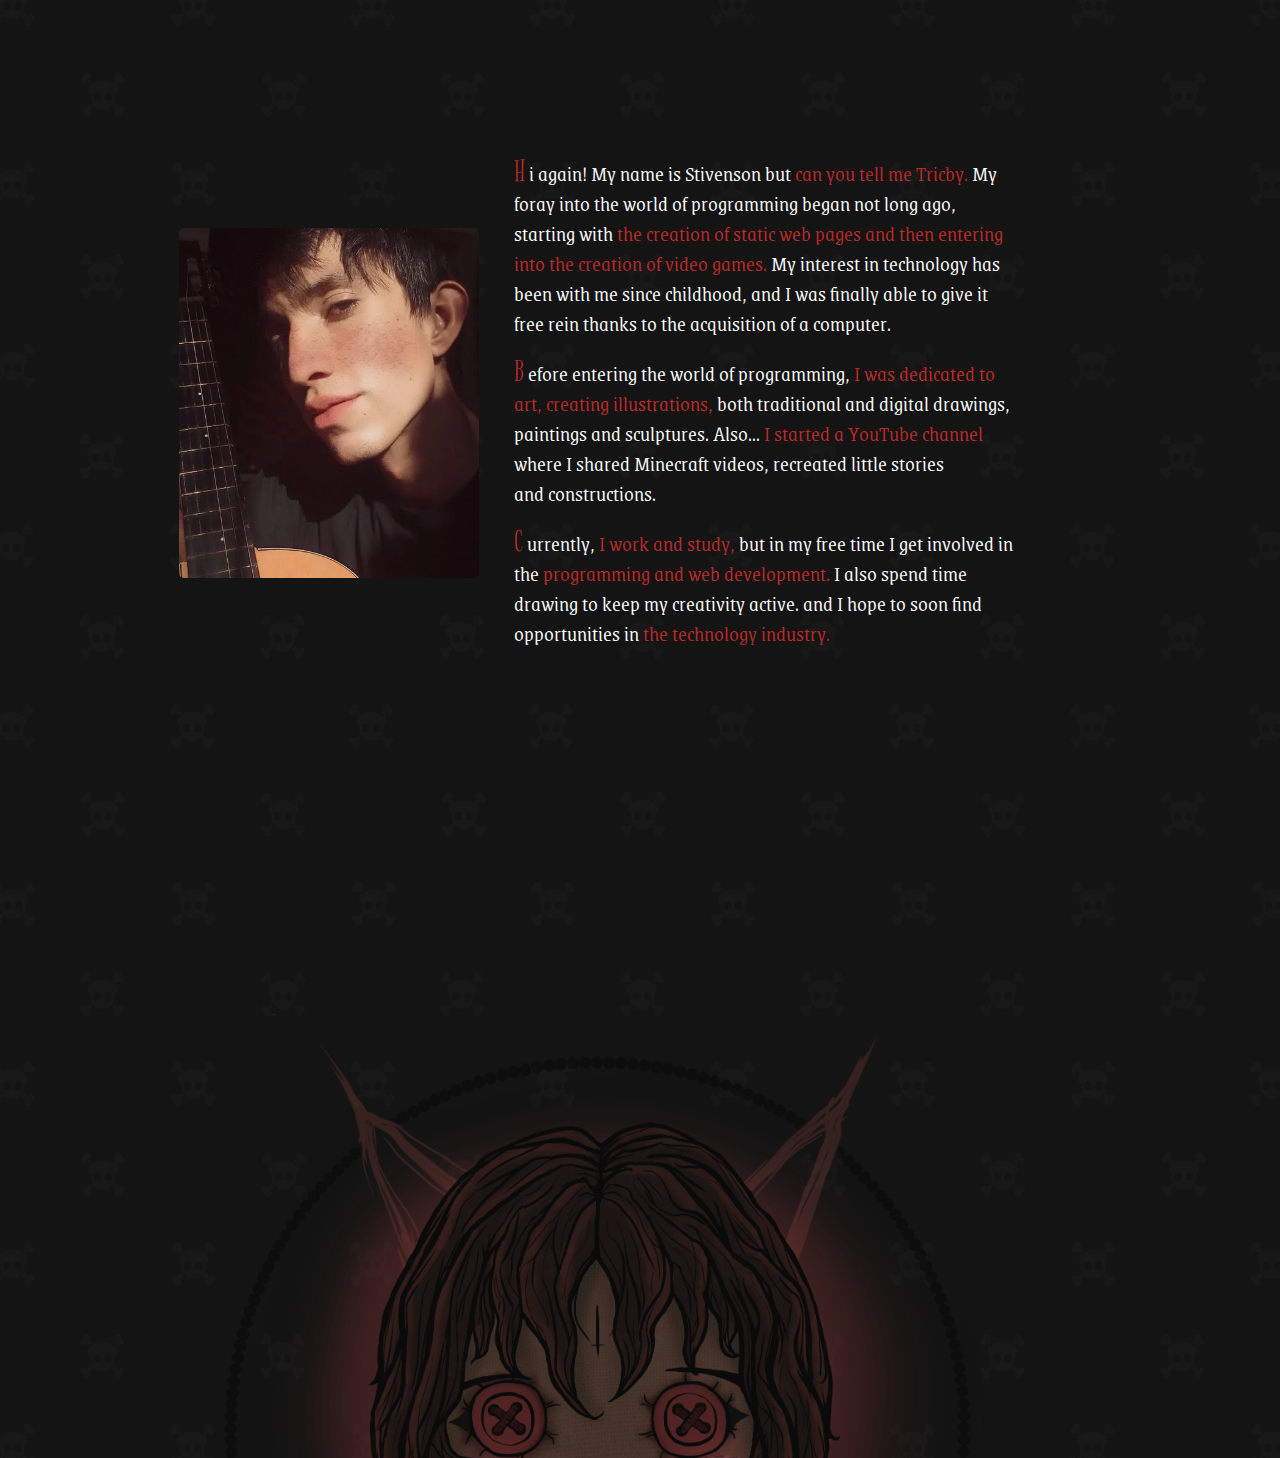
==== commit dacad30c: "Ajustes en la secciones  para que se ajusten a pantallas mas pequeñas" ====
--- a/index.html
+++ b/index.html
@@ -76,43 +76,6 @@
                 
             </div>
         </section>
-        <section id="index_aboutMeSection">
-            <h1 id="title_aboutMeSection">
-                ABOUT ME
-            </h1>
-            <article class="inSecAM-textContainer">
-                <div class="inSecAM-img">
-                    <img src="./assets/img/Stivenson.webp" alt="">
-                </div>
-                <div class="inSecAM-text">
-                    <div>
-                        <a id="paragraph1_1" class="relevantLetter">H</a>
-                        <p id="paragraph1_2">i again! My name is Stivenson but</p> 
-                        <a id="paragraph1_3" class="highlightText">can you tell me Tricby. </a> 
-                        <p id="paragraph1_4">My foray into the world of programming began not long ago, starting with</p>  
-                        <a id="paragraph1_5" class="highlightText">the creation of static web pages and then entering into the creation of video games.</a>
-                        <p id="paragraph1_6">My interest in technology has been with me since childhood, and I was finally able to give it free rein thanks to the acquisition of a computer.</p> 
-                    </div>
-                    <div>
-                        <a id="paragraph2_1" class="relevantLetter">B</a>
-                        <p id="paragraph2_2">efore entering the world of programming,</p> 
-                        <a id="paragraph2_3" class="highlightText">I was dedicated to art, creating illustrations,</a> 
-                        <p id="paragraph2_4">both traditional and digital drawings, paintings and sculptures. Also...</p>  
-                        <a id="paragraph2_5" class="highlightText" target="_blank" href="https://www.youtube.com/channel/UCidwNTmcHwTklWF5R4WgcCw">I started a YouTube channel</a>
-                        <p id="paragraph2_6">where I shared Minecraft videos, recreated little stories and constructions.</p>
-                    </div>
-                    <div>
-                        <a id="paragraph3_1" class="relevantLetter">C</a>
-                        <p id="paragraph3_2">urrently,</p>
-                        <a id="paragraph3_3" class="highlightText">I work and study,</a> 
-                        <p id="paragraph3_4">but in my free time I get involved in the</p>  
-                        <a id="paragraph3_5" class="highlightText">programming and web development.</a>
-                        <p id="paragraph3_6">I also spend time drawing to keep my creativity active. and I hope to soon find opportunities in </p>  
-                        <a id="paragraph3_7" class="highlightText">the technology industry.</a> 
-                    </div>
-                </div>
-            </article>
-        </section>
         <section id="index_projectSection">
             <h1 id="title_projectSection">PROJECTS</h1>
             <div class="inSecProjects-containerCards">
@@ -133,7 +96,7 @@
                             I have developed a game where you will control a small being with a pumpkin head while it runs non-stop, avoiding randomly generated obstacles in a world full of dangers. Available on ITCH.IO 
                         </p>
                         <div class="inSecProjects-butonContainer">
-                            <a id="button1_project1" class="inSecProjects-buton" Target="_blank" href="https://stivensonmejia.github.io/PumpkinJumpkin/">SEE WEBSITE</a>
+                            <a id="button1_project1" class="inSecProjects-buton" Target="_blank" href="https://stivensonmejia.github.io/PumpkinJumpkin/">VISIT WEBSITE</a>
                             <a id="button2_project1" class="inSecProjects-buton" Target="_blank" href="https://tricby.itch.io/pumpkin-jumpkin-beta">GO DOWNLOAD</a>
                         </div>
                     </div>
@@ -156,8 +119,8 @@
                             I invite you to explore my artist website, where you can find a wide selection of my illustrations, both digital and traditional, and much more. If you like my work you can follow me on my networks or contact me.
                         </p>
                         <div class="inSecProjects-butonContainer end">
+                            <a id="button2_project2" class="inSecProjects-buton" Target="_blank" href="https://stivensonmejia.github.io/TricbysArt/">VISIT WEBSITE</a>
                             <a id="button1_project2" class="inSecProjects-buton" Target="_blank" href="https://github.com/StivensonMejia/stivensonmejia.github.io">SEE CODE</a>
-                            <a id="button2_project2" class="inSecProjects-buton" Target="_blank" href="./ilustration.html">VISIT WEBSITE</a>
                         </div>
                     </div>
                 </article>
@@ -204,34 +167,45 @@
                 </article>
             </div>
         </section>
+        <section id="index_aboutMeSection">
+            <h1 id="title_aboutMeSection">
+                ABOUT ME
+            </h1>
+            <article class="inSecAM-textContainer">
+                <div class="inSecAM-img">
+                    <img src="./assets/img/Stivenson.webp" alt="">
+                </div>
+                <div class="inSecAM-text">
+                    <div>
+                        <a id="paragraph1_1" class="relevantLetter">H</a>
+                        <p id="paragraph1_2">i again! My name is Stivenson but</p> 
+                        <a id="paragraph1_3" class="highlightText">can you tell me Tricby. </a> 
+                        <p id="paragraph1_4">My foray into the world of programming began not long ago, starting with</p>  
+                        <a id="paragraph1_5" class="highlightText">the creation of static web pages and then entering into the creation of video games.</a>
+                        <p id="paragraph1_6">My interest in technology has been with me since childhood, and I was finally able to give it free rein thanks to the acquisition of a computer.</p> 
+                    </div>
+                    <div>
+                        <a id="paragraph2_1" class="relevantLetter">B</a>
+                        <p id="paragraph2_2">efore entering the world of programming,</p> 
+                        <a id="paragraph2_3" class="highlightText">I was dedicated to art, creating illustrations,</a> 
+                        <p id="paragraph2_4">both traditional and digital drawings, paintings and sculptures. Also...</p>  
+                        <a id="paragraph2_5" class="highlightText" target="_blank" href="https://www.youtube.com/channel/UCidwNTmcHwTklWF5R4WgcCw">I started a YouTube channel</a>
+                        <p id="paragraph2_6">where I shared Minecraft videos, recreated little stories and constructions.</p>
+                    </div>
+                    <div>
+                        <a id="paragraph3_1" class="relevantLetter">C</a>
+                        <p id="paragraph3_2">urrently,</p>
+                        <a id="paragraph3_3" class="highlightText">I work and study,</a> 
+                        <p id="paragraph3_4">but in my free time I get involved in the</p>  
+                        <a id="paragraph3_5" class="highlightText">programming and web development.</a>
+                        <p id="paragraph3_6">I also spend time drawing to keep my creativity active. and I hope to soon find opportunities in </p>  
+                        <a id="paragraph3_7" class="highlightText">the technology industry.</a> 
+                    </div>
+                </div>
+            </article>
+        </section>
         <section id="index_section5">
-            <div class="inSec5-redesContainer">
-                <article class="inSec5-individualRedes">
-                    <a target="_blank" href="https://www.facebook.com/stivenson.mejia.96"><img src="/assets/Icons/IconFacebook.svg" alt=""></a>
-                    <p>Facebook</p>
-                </article>
-                <article class="inSec5-individualRedes">
-                    <a target="_blank" href="https://www.linkedin.com/in/stivenson-david-orlando-mejia-palacios-794926197/"><img src="/assets/Icons/IconLinkedin.svg" alt=""></a>
-                    <p>Linkedin</p>
-                </article>
-                <article class="inSec5-individualRedes">
-                    <a target="_blank" href="https://github.com/StivensonMejia"><img src="/assets/Icons/IconGitHub.svg" alt=""></a>
-                    <p>GitHub</p>
-                </article>
-                <article class="inSec5-individualRedes">
-                    <a target="_blank" href="https://twitter.com/tricby"><img src="/assets/Icons/IconX.svg" alt=""></a>
-                    <p>X</p>
-                </article>
-                <article class="inSec5-individualRedes">
-                    <a target="_blank" href="https://www.instagram.com/stivensonmejia/"><img src="/assets/Icons/IconInstagram.svg" alt=""></a>
-                    <p>Instagram</p>
-                </article>
-            </div>
-            <article class="inSec5-containerContactMe">
-                <p id="title_section5" class="inSec5-textContactMe">CONTACT ME</p>
-            </article>
-            
-            <div class="inSec5-imgContainer">
+            <div class="inSecAMimgContainer">
                 <img src="./assets/img/FerChanFinal.webp" alt="">
             </div>
         </section>
--- a/css/Index.css
+++ b/css/Index.css
@@ -151,6 +151,7 @@
 /* INDEX MAIN */
 .main-index {
     width: 100%;
+    padding-right: 85px;
     background-color: var(--black-background);
     background-image: url('/assets/img/FondoCalaverasNegro.webp');
     background-position: center;
@@ -198,47 +199,49 @@
         height: 100%;
         display: flex;
         place-items: center;
-        gap: 10px;
+        gap: 50px;
         .inSecIntro-textContainer {
             z-index: 2;
             width: auto;
             cursor: default;
-            max-width: 750px;
+            max-width: 65%;
             text-align: end;
             p {
                 font-family: var(--font-paragraph);
-                font-size: 3rem;
+                font-size: var(--fontSize-paragraph);
                 color: rgb(174, 174, 174);
                 font-weight: 300;
+                padding-right: 10px;
             }
             h1 {
                 z-index: 5;
                 font-family: var(--font-title);
                 font-size: var(--fontSize-megaTitle);
                 color: var(--red);
-                line-height: 8.5rem;
+                line-height: 7rem;
                 font-weight: lighter;
+                
             }
             h2 {
                 z-index: 2;
                 font-family: var(--font-paragraph);
-                font-size: 5rem;
+                font-size: var(--fontSize-subTitle);
                 color: var(--white);
                 font-weight: 300;
-                margin-top: -5px;
+                margin-bottom: 50px;
                 line-height: 4rem;
-                text-wrap: balance;
+                text-wrap: pretty;
 
                 animation: revealindex ease-in-out .3s both;
                 animation-delay: 1s;
             }
             h3 {
                 font-family: var(--font-paragraph);
-                font-size: 3rem;
+                font-size: var(--fontSize-paragraph);
                 color: rgb(123, 123, 123);
                 margin-top: 6px;
                 font-weight: 300;
-                line-height: 3rem;
+                line-height: 2.5rem;
                 text-wrap: balance;
 
                 animation: revealSec1Titles linear .3s both;
@@ -259,7 +262,7 @@
         }
 
         .inSecIntro-imgContainer {
-            width: 35%;
+            width: 30%;
             display: flex;
             flex-direction: column;
             img {
@@ -322,7 +325,7 @@
         animation-delay: 6s;
         a {
             font-family: var(--font-title);
-            font-size: 4rem;
+            font-size: var(--fontSize-subTitle);
             font-weight: lighter;
             color: var(--red);
             cursor: pointer;
@@ -389,7 +392,7 @@
 
             .inSecProjects-imgContainer {
                 position: relative;
-                width: 360px;
+                width: 60%;
                 height: 300px;
                 overflow: hidden;
                 border-radius: 10px;
@@ -398,9 +401,9 @@
                     height: 100%;
                     object-fit: cover;
                     transition: .2s ease-in;
-                    filter: blur(2px);
+                    filter: blur(1px);
                     &:hover {
-                        transform: scale(1.1);
+                        transform: scale(1.05);
                         filter: blur(0px);
                     }
                 }
@@ -410,8 +413,6 @@
                 width: 500px;
                 display: flex;
                 flex-direction: column;
-                align-content: center;
-                justify-content: space-between;
                 h3 {
                     font-family: var(--font-title);
                     font-size: var(--fontSize-subTitle);
@@ -421,7 +422,7 @@
                 }
                 .inSecProjects-technologiesContainer {
                     display: flex;
-                    gap: 5px;
+                    gap: 8px;
                     padding-top: 5px;
                     flex-wrap: wrap;
                     p {
@@ -430,16 +431,18 @@
                         background-color: var(--red);
                         font-size: 1.6rem;
                         color: var(--white);
-                        padding: 1px 10px;
+                        padding: 2px 10px;
                         border-radius: 5px;
                     }
                 }
                 .inSecProjects-text {
                     font-size: 2rem;
                     text-wrap: pretty;
-                    padding-bottom: 40px;
+                    padding-top: 5px;
                     line-height: 2rem;
                     color: rgb(123, 123, 123);
+                    margin-bottom: auto;
+                    
                     transition: ease-in-out .2s;
                     cursor: default;
                     &:hover {
@@ -452,27 +455,26 @@
                     height: auto;
                     display: flex;
                     gap: 20px;
-                    border-radius: 5px;
+                    padding-bottom: 5px;
                 }
                 .inSecProjects-buton {
-                    position: relative;
                     width: 120px;
                     height: auto;
-                    padding: 12px 10px;
+                    padding: 6px 0;
                     display: flex;
-                    align-items: center;
                     justify-content: center;
                     font-size: 2.2rem;
                     font-family: var(--font-title);
                     color: var(--white);
+                    border-radius: 10px;
+                    letter-spacing: .6px;
+
+                    border: 2px solid var(--white);
                     transition: ease .2s;
-                    border: 2px solid var(--white);
-                    border-radius: 10px;
-                    letter-spacing: .5px;
                     &:hover {
                         background-color: var(--white);
                         color: var(--black-background);
-                        font-weight: bold;
+                        font-weight: bolder;
                     }
                 }
                 .end {
@@ -624,48 +626,14 @@
     flex-direction: column;
     padding: 320px 15%;
     overflow: hidden;
-    .inSec5-redesContainer {
-        z-index: 2;
-        width: 100%;
-        height: auto;
-        display: flex;
-        justify-content: center;
-        flex-wrap: wrap;
-        gap: 20px;
-        padding-bottom:10px;
-        border-bottom: 2px solid var(--red);
-        .inSec5-individualRedes {
-            width: 100px;
-            height: auto;
-            a {
-                width: 100%;
-                height: auto;
-                img {
-                    width: 100%;
-                    height: auto;
-                    transition: ease .5s;
-                    transition-delay: .1s,;
-                    &:hover {
-                        transform: rotate(360deg);
-                    }
-                }
-            }
-            p {
-                text-align: center;
-                color: var(--white);
-                font-size: var(--fontSize-paragraph);
-                font-weight: 300;
-            }
-        }  
-    }
-    .inSec5-containerContactMe {
+    .inSecAMcontainerContactMe {
         z-index: 2;
         display: flex;
         justify-content: center;
         align-items: center;
         gap: 20px;
         padding-top:10px;
-        .inSec5-butomCV {
+        .inSecAMbutomCV {
             display: flex;
             height: 50px;
             place-items: center;
@@ -683,7 +651,7 @@
                 font-weight: bold;
             }
         }
-        .inSec5-textContactMe {
+        .inSecAMtextContactMe {
             z-index: 2;
             font-family: var(--font-title);
             font-size: var(--fontSize-subTitle);
@@ -691,7 +659,7 @@
             text-align: center;
         }
     }
-    .inSec5-imgContainer {
+    .inSecAMimgContainer {
         z-index: 1;
         width: 100%;
         position: absolute;
@@ -786,7 +754,29 @@
 
 /* MEDIAQUERYS */
 
-@media (width <= 1500px) {
+@media (max-width: 1380px) {
+    /* SECCION 1  */
+    #index_introSection {
+        article {
+            .inSecIntro-textContainer {
+                h1 {
+                    line-height: 6rem;
+                }
+                h2 {
+                    line-height: 3rem;
+                }
+                h3 {
+                    line-height: 2rem;
+                }
+                h4 {
+                    line-height: 1.8rem;
+                }
+            }
+        }
+    }
+}
+
+@media (max-width: 1200px) {
     /* SECCION 1 */
     #index_introSection {
         article {
@@ -797,12 +787,10 @@
             }
             .inSecIntro-textContainer {
                 text-align: center;
-            }
-        }
-    }
-}
-
-@media (width <= 1200px) {
+                max-width: 100%;
+            }
+        }
+    }
     /* SECCION 4 */
     #index_aboutMeSection {
         .inSecAM-textContainer {
@@ -839,46 +827,23 @@
     #index_section5 {
         padding: 200px 15%;
 
-        .inSec5-imgContainer {
+        .inSecAMimgContainer {
             padding: 0px 0px;
         }
     }
 }
 
 @media (width <= 800px) {
+    /* MAIN */
+    .main-index {
+        padding-right: 0px;
+    }
     /* HEADER */
     #header-index { 
         display: none;
     }
     /* SECCION 1 */
-    #index_introSection {
-        padding: 50px 10%;
-        article{
-            .inSecIntro-textContainer {
-                p {
-                    font-size: 2.5rem;
-                    line-height: 2.5rem;
-                }
-                h1 {
-                    font-size: 6rem;
-                    line-height: 6rem;
-                }
-                h2 {
-                    font-size: 3rem;
-                    line-height: 2.5rem;
-                }
-                h3 {
-                    font-size: 2.5rem;
-                    line-height: 2rem;
-                }
-                h4 {
-                    font-size: 1.5rem;
-                    line-height: 1.5rem;
-                    margin-bottom: 40px;
-                }
-            }
-        }
-    }
+    
     /* SECCION 2 */
     #index_projectSection {
         padding: 150px 10%;
@@ -927,7 +892,7 @@
     #index_section5 {
         padding: 150px 10%;
 
-        .inSec5-imgContainer {
+        .inSecAMimgContainer {
             padding: 0px 0px;
         }
     }
@@ -961,4 +926,4 @@
             }
         }
     }
-}
+}--- a/css/Global.css
+++ b/css/Global.css
@@ -18,7 +18,7 @@
 
     --fontSize-megaTitle: 10rem;
     --fontSize-title: 7rem;
-    --fontSize-subTitle: 5rem;
+    --fontSize-subTitle: 4rem;
     --fontSize-paragraph: 2.5rem;
 }
 .ytp-impression-link {
@@ -32,11 +32,14 @@
 .container_galery::-webkit-scrollbar {
     width: 10px;
     display: inline-block;
-    background-color: var(--white);
+    background-color: var(--red);
+    scroll-padding: 2em;
 }
 body::-webkit-scrollbar-thumb,
 .container_galery::-webkit-scrollbar-thumb{
-    background-color: var(--red);
+    background-color: var(--white);
+    
+    scroll-padding: 2em;
 }
 
 /* body::-webkit-scrollbar-button {
@@ -52,3 +55,13 @@
 }
 
 
+@media (max-width: 1380px) {
+    :root {
+        --fontSize-megaTitle: 7rem;
+        --fontSize-title: 5rem;
+        --fontSize-subTitle: 3rem;
+        --fontSize-paragraph: 2.2rem;
+    }
+}
+
+
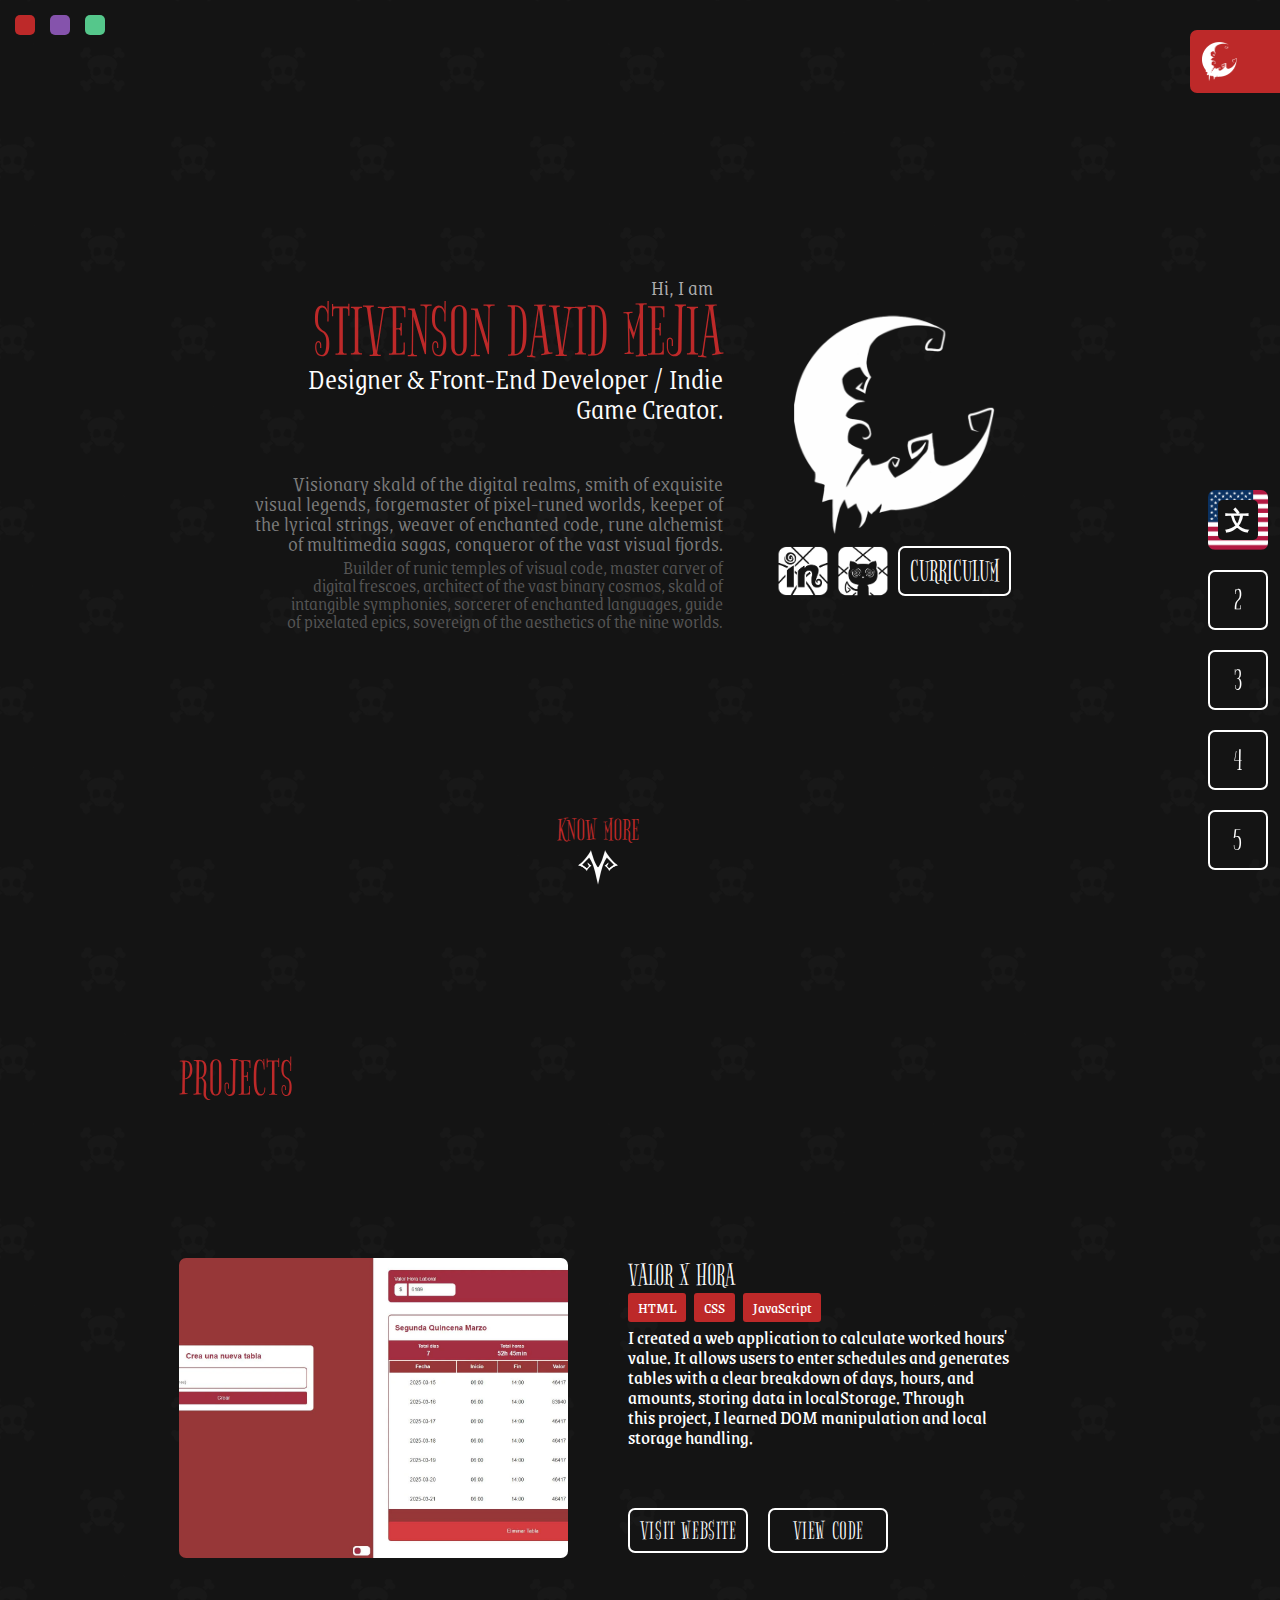
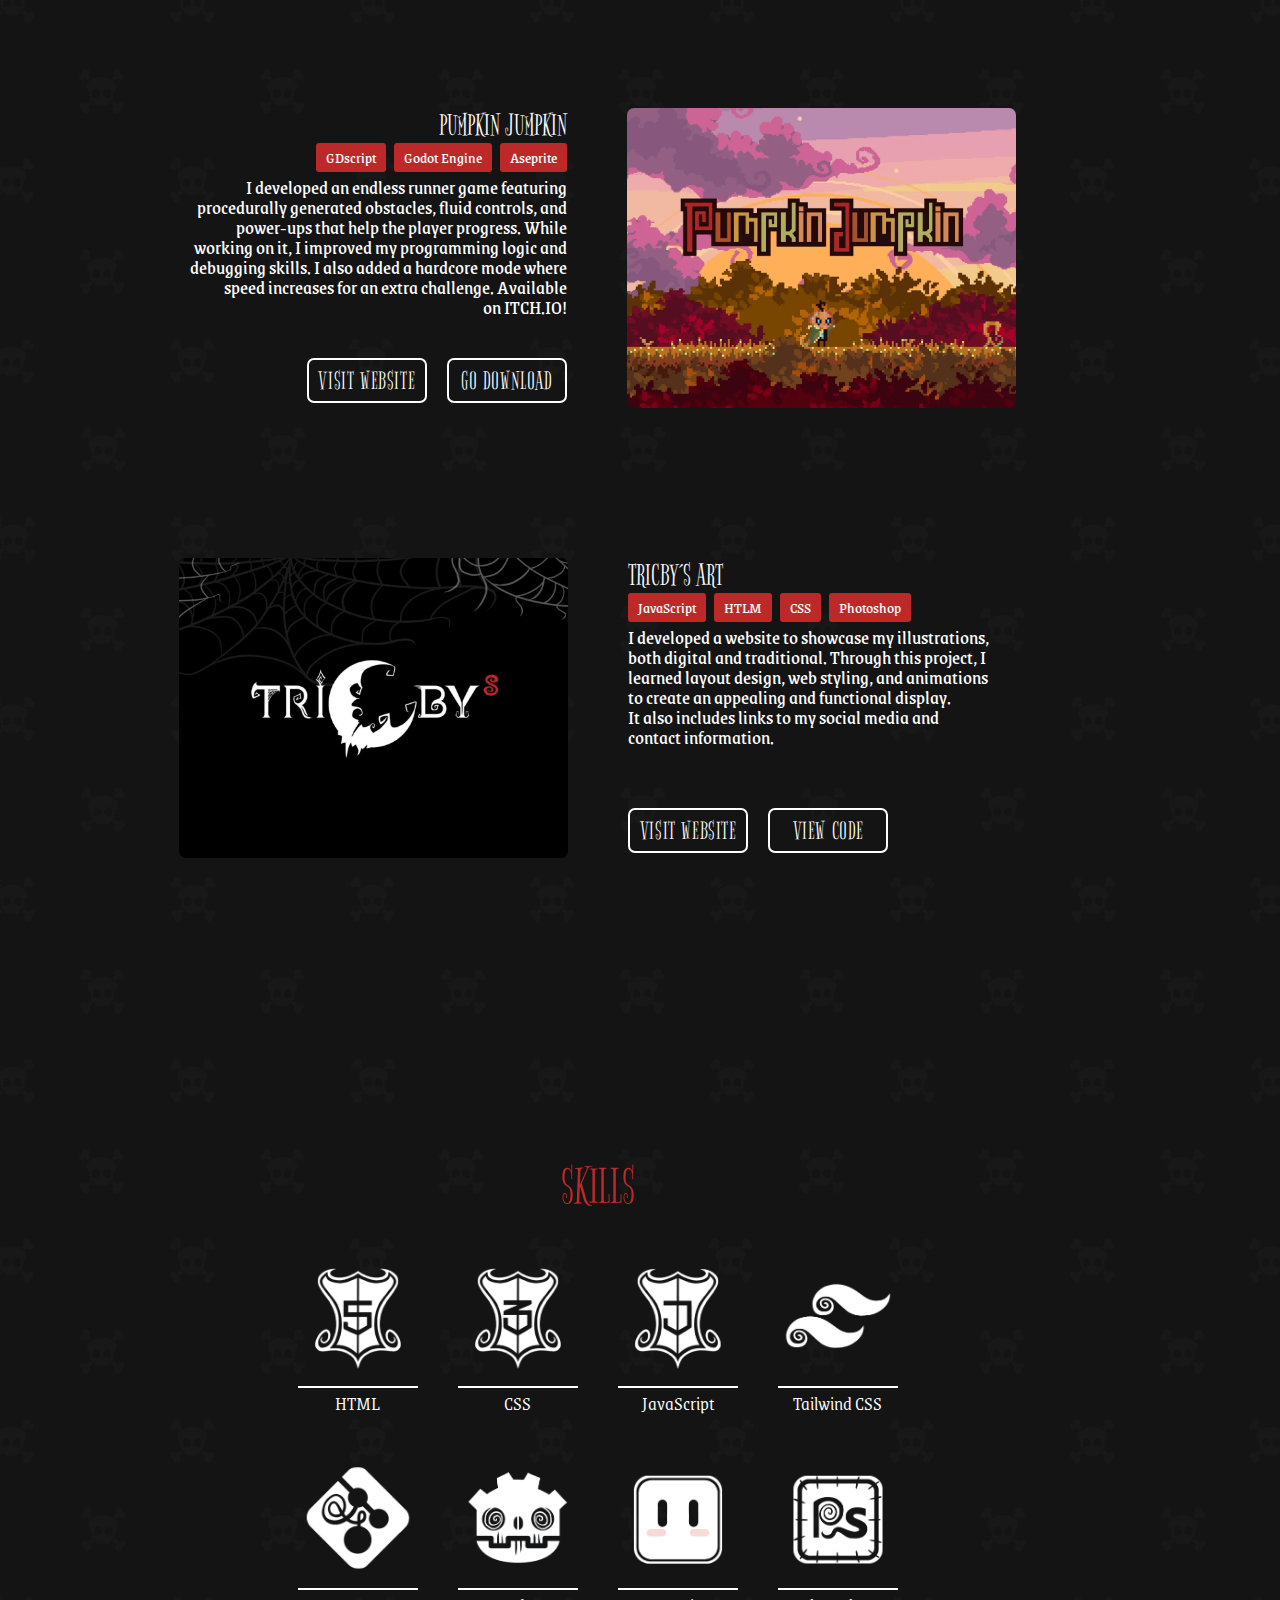
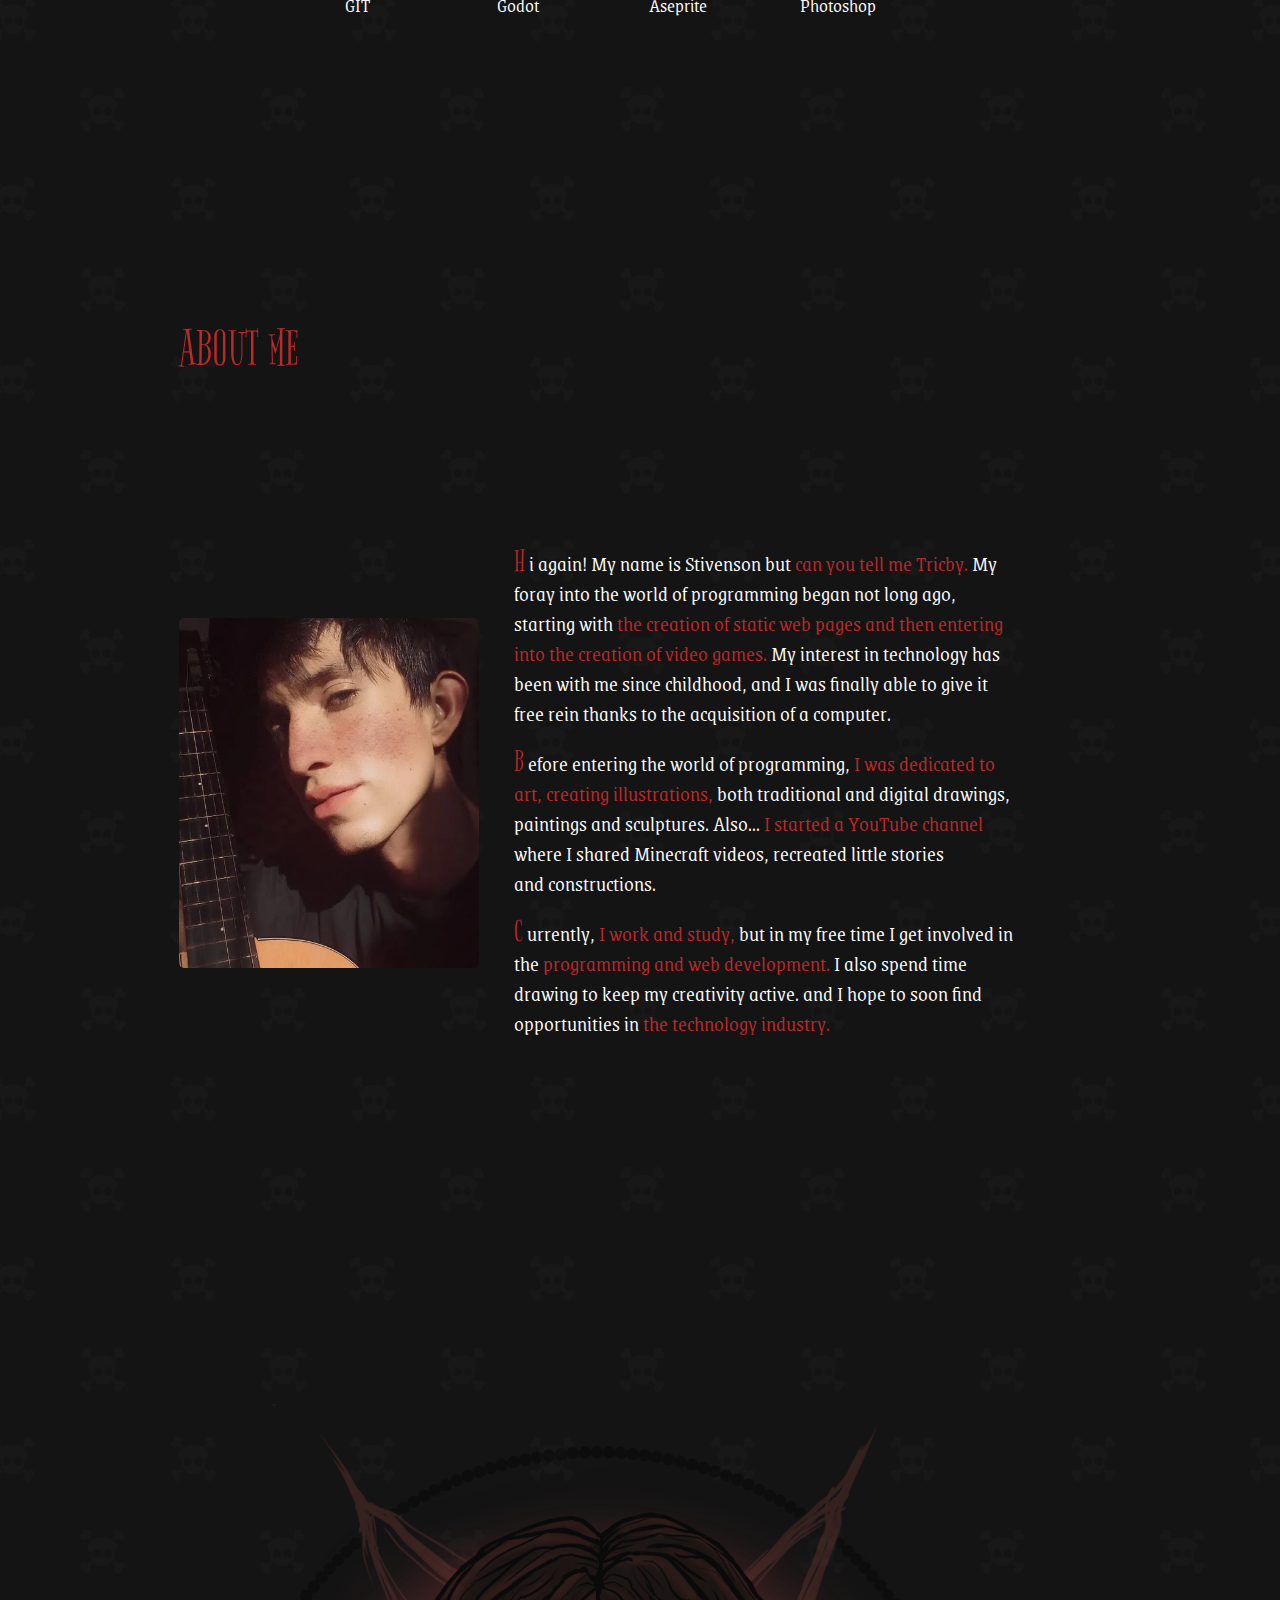
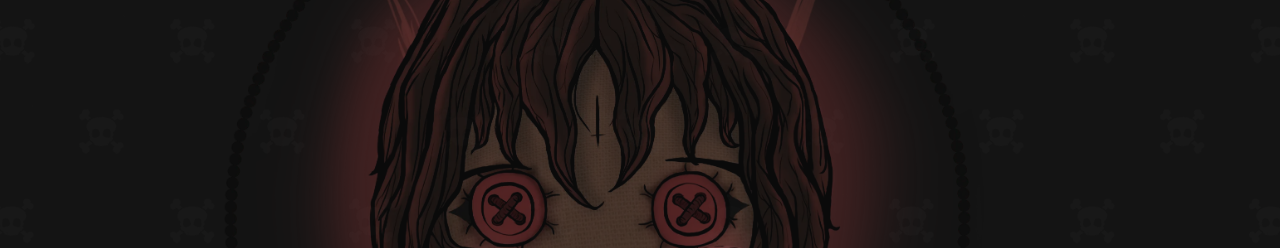
==== commit ff360784: "feat: agrego nuevo projecto y su traduccion" ====
--- a/index.html
+++ b/index.html
@@ -81,23 +81,45 @@
             <div class="inSecProjects-containerCards">
                 <article class="inSecProjects-cards">
                     <div class="inSecProjects-imgContainer">
-                        <img src="./assets/img/PortadaVideoJuego.webp" alt="">
+                        <img src="./assets/img/ValorXHora.webp" alt="">
                     </div>
                     <div class="inSecProjects-textContainer">
                         <div>
-                            <h3>PUMPKIN JUMPKIN</h3>
+                            <h3>VALOR X HORA</h3>
                             <div class="inSecProjects-technologiesContainer">
+                                <p>HTML</p>
+                                <p>CSS</p>
+                                <p>JavaScript</p>
+                            </div>
+                        </div>
+                        <p id="text_project_ValorXHora" class="inSecProjects-text"> 
+                            I created a web application to calculate worked hours' value. It allows users to enter schedules and generates tables with a clear breakdown of days, hours, and amounts, storing data in localStorage. Through this project, I learned DOM manipulation and local storage handling.
+                        </p>
+                        <div class="inSecProjects-butonContainer">
+                            <a id="button1_project_ValorXHora" class="inSecProjects-buton" Target="_blank" href="https://stivensonmejia.github.io/ValorHoraLaboral/">VISIT WEBSITE</a>
+                            <a id="button2_project_ValorXHora" class="inSecProjects-buton" Target="_blank" href="https://github.com/StivensonMejia/ValorHoraLaboral">VIEW CODE</a>
+                        </div>
+                    </div>
+                </article>
+                <article class="inSecProjects-cards">
+                    <div class="inSecProjects-imgContainer">
+                        <img src="./assets/img/PortadaVideoJuego.webp" alt="">
+                    </div>
+                    <div class="inSecProjects-textContainer">
+                        <div>
+                            <h3 class="end">PUMPKIN JUMPKIN</h3>
+                            <div class="inSecProjects-technologiesContainer end">
                                 <p>GDscript</p>
                                 <p>Godot Engine</p>
                                 <p>Aseprite</p>
                             </div>
                         </div>
-                        <p id="text_project1" class="inSecProjects-text"> 
-                            I have developed a game where you will control a small being with a pumpkin head while it runs non-stop, avoiding randomly generated obstacles in a world full of dangers. Available on ITCH.IO 
+                        <p id="text_project_PumpkinJumpkin" class="inSecProjects-text end"> 
+                            I developed an endless runner game featuring procedurally generated obstacles, fluid controls, and power-ups that help the player progress. While working on it, I improved my programming logic and debugging skills. I also added a hardcore mode where speed increases for an extra challenge. Available on ITCH.IO! 
                         </p>
-                        <div class="inSecProjects-butonContainer">
-                            <a id="button1_project1" class="inSecProjects-buton" Target="_blank" href="https://stivensonmejia.github.io/PumpkinJumpkin/">VISIT WEBSITE</a>
-                            <a id="button2_project1" class="inSecProjects-buton" Target="_blank" href="https://tricby.itch.io/pumpkin-jumpkin-beta">GO DOWNLOAD</a>
+                        <div class="inSecProjects-butonContainer end">
+                            <a id="button1_project_PumpkinJumpkin" class="inSecProjects-buton" Target="_blank" href="https://stivensonmejia.github.io/PumpkinJumpkin/">VISIT WEBSITE</a>
+                            <a id="button2_project_PumpkinJumpkin" class="inSecProjects-buton" Target="_blank" href="https://tricby.itch.io/pumpkin-jumpkin-beta">GO DOWNLOAD</a>
                         </div>
                     </div>
                 </article>
@@ -107,20 +129,20 @@
                     </div>
                     <div class="inSecProjects-textContainer">
                         <div>
-                            <h3 class="end">TRICBY´S ART</h3>
-                            <div class="inSecProjects-technologiesContainer end">
+                            <h3 class="">TRICBY´S ART</h3>
+                            <div class="inSecProjects-technologiesContainer">
                                 <p>JavaScript</p>
                                 <p>HTLM</p>
                                 <p>CSS</p>
                                 <p>Photoshop</p>
                             </div>
                         </div>
-                        <p id="text_project2" class="inSecProjects-text end">
-                            I invite you to explore my artist website, where you can find a wide selection of my illustrations, both digital and traditional, and much more. If you like my work you can follow me on my networks or contact me.
+                        <p id="text_project_TricbysART" class="inSecProjects-text">
+                            I developed a website to showcase my illustrations, both digital and traditional. Through this project, I learned layout design, web styling, and animations to create an appealing and functional display. It also includes links to my social media and contact information.
                         </p>
-                        <div class="inSecProjects-butonContainer end">
-                            <a id="button2_project2" class="inSecProjects-buton" Target="_blank" href="https://stivensonmejia.github.io/TricbysArt/">VISIT WEBSITE</a>
-                            <a id="button1_project2" class="inSecProjects-buton" Target="_blank" href="https://github.com/StivensonMejia/stivensonmejia.github.io">SEE CODE</a>
+                        <div class="inSecProjects-butonContainer">
+                            <a id="button1_project_TricbysART" class="inSecProjects-buton" Target="_blank" href="https://stivensonmejia.github.io/TricbysArt/">VISIT WEBSITE</a>
+                            <a id="button2_project_TricbysART" class="inSecProjects-buton" Target="_blank" href="https://github.com/StivensonMejia/TricbysArt">VIEW CODE</a>
                         </div>
                     </div>
                 </article>
--- a/css/Index.css
+++ b/css/Index.css
@@ -19,8 +19,8 @@
             width: 90px;
             height: auto;
             display: flex;
-            border-bottom-left-radius: 10px;
-            border-top-left-radius: 10px;
+            border-bottom-left-radius: 7px;
+            border-top-left-radius: 7px;
             margin-top: 30px;
             background-color: var(--red);
             transition: ease .5s;
@@ -68,7 +68,7 @@
                     display: flex;
                     justify-content: center;
                     align-items: center;
-                    border-radius: 10px;
+                    border-radius: 7px;
                     user-select: none;
                     transition: ease-in .1s;
                     &:hover {
@@ -98,7 +98,7 @@
                     display: none;
                     justify-content: space-around;
                     align-items: center;
-                    border-radius: 10px;
+                    border-radius: 7px;
                     left: -132px;
                     top: 0px;
                     background-color: var(--white);
@@ -116,7 +116,7 @@
             .iconContainer {
                 width: 60px;
                 height: 60px;
-                border-radius: 10px;
+                border-radius: 7px;
                 border: solid var(--white) 2px;
                 transition: ease-in-out .2s;
                 &:hover {
@@ -299,7 +299,7 @@
                     font-size: 3rem;
                     border: solid 2px var(--white);
                     padding: 0 10px;
-                    border-radius: 10px;
+                    border-radius: 7px;
                     transition: ease-in-out .2s;
                     &:hover {
                         background-color: var(--white);
@@ -384,7 +384,6 @@
             position: relative;
             display: flex;
             gap: 60px;
-            margin-bottom: 30px;
 
             animation: revealContent linear both;
             animation-timeline: view();
@@ -395,16 +394,14 @@
                 width: 60%;
                 height: 300px;
                 overflow: hidden;
-                border-radius: 10px;
+                border-radius: 7px;
                 img{
                     width: 100%;
                     height: 100%;
                     object-fit: cover;
-                    transition: .2s ease-in;
-                    filter: blur(1px);
+                    transition: .2s linear;
                     &:hover {
-                        transform: scale(1.05);
-                        filter: blur(0px);
+                        transform: scale(1.03);
                     }
                 }
             }
@@ -432,7 +429,8 @@
                         font-size: 1.6rem;
                         color: var(--white);
                         padding: 2px 10px;
-                        border-radius: 5px;
+                        border-radius: 3px;
+                        line-height: 25px;
                     }
                 }
                 .inSecProjects-text {
@@ -440,14 +438,11 @@
                     text-wrap: pretty;
                     padding-top: 5px;
                     line-height: 2rem;
-                    color: rgb(123, 123, 123);
+                    color: var(--white);
                     margin-bottom: auto;
                     
                     transition: ease-in-out .2s;
                     cursor: default;
-                    &:hover {
-                        color: var(--white);
-                    }
                 }
                 .inSecProjects-butonContainer {
                     width: 100%;
@@ -463,10 +458,10 @@
                     padding: 6px 0;
                     display: flex;
                     justify-content: center;
-                    font-size: 2.2rem;
+                    font-size: 2.5rem;
                     font-family: var(--font-title);
                     color: var(--white);
-                    border-radius: 10px;
+                    border-radius: 7px;
                     letter-spacing: .6px;
 
                     border: 2px solid var(--white);
@@ -474,7 +469,7 @@
                     &:hover {
                         background-color: var(--white);
                         color: var(--black-background);
-                        font-weight: bolder;
+                        font-weight: bold;
                     }
                 }
                 .end {
@@ -644,7 +639,7 @@
             text-align: center;
             font-size: 3rem;
             transition: ease .2s;
-            border-radius: 10px;
+            border-radius: 7px;
             &:hover {
                 background-color: var(--white);
                 color: var(--black-background);
@@ -791,6 +786,31 @@
             }
         }
     }
+    /* SECCION 2 */
+    #index_projectSection {
+        padding: 150px 10%;
+        .inSecProjects-containerCards {
+            .inSecProjects-cards{
+                gap: 20px;
+                flex-direction: column;
+                .inSecProjects-imgContainer{
+                    width: 100%;
+                }
+                .inSecProjects-textContainer {
+                    width: 100%;
+                    .inSecProjects-text {
+                        margin-top: 10px;
+                    }
+                    .inSecProjects-butonContainer {
+                        margin-top: 20px;
+                    }
+                }
+            }
+            article:nth-child(2) {
+                flex-direction: column;
+            }
+        }
+    } 
     /* SECCION 4 */
     #index_aboutMeSection {
         .inSecAM-textContainer {
@@ -842,30 +862,6 @@
     #header-index { 
         display: none;
     }
-    /* SECCION 1 */
-    
-    /* SECCION 2 */
-    #index_projectSection {
-        padding: 150px 10%;
-        .inSecProjects-containerCards {
-            .inSecProjects-cards{
-                gap: 20px;
-                flex-direction: column;
-                .inSecProjects-imgContainer{
-                    width: 100%;
-                }
-                .inSecProjects-textContainer {
-                    width: 100%;
-                    .inSecProjects-text {
-                        margin-top: 10px;
-                    }
-                }
-            }
-            article:nth-child(2) {
-                flex-direction: column;
-            }
-        }
-    } 
     /* SECCION 3 */
     #index_skillSection {
         padding: 150px 10%;
--- a/css/Global.css
+++ b/css/Global.css
@@ -28,7 +28,7 @@
     font-size: 62.5%;
     scroll-behavior: smooth;
 }
-body::-webkit-scrollbar, 
+/* body::-webkit-scrollbar, 
 .container_galery::-webkit-scrollbar {
     width: 10px;
     display: inline-block;
@@ -40,7 +40,7 @@
     background-color: var(--white);
     
     scroll-padding: 2em;
-}
+} */
 
 /* body::-webkit-scrollbar-button {
     height: 10px;
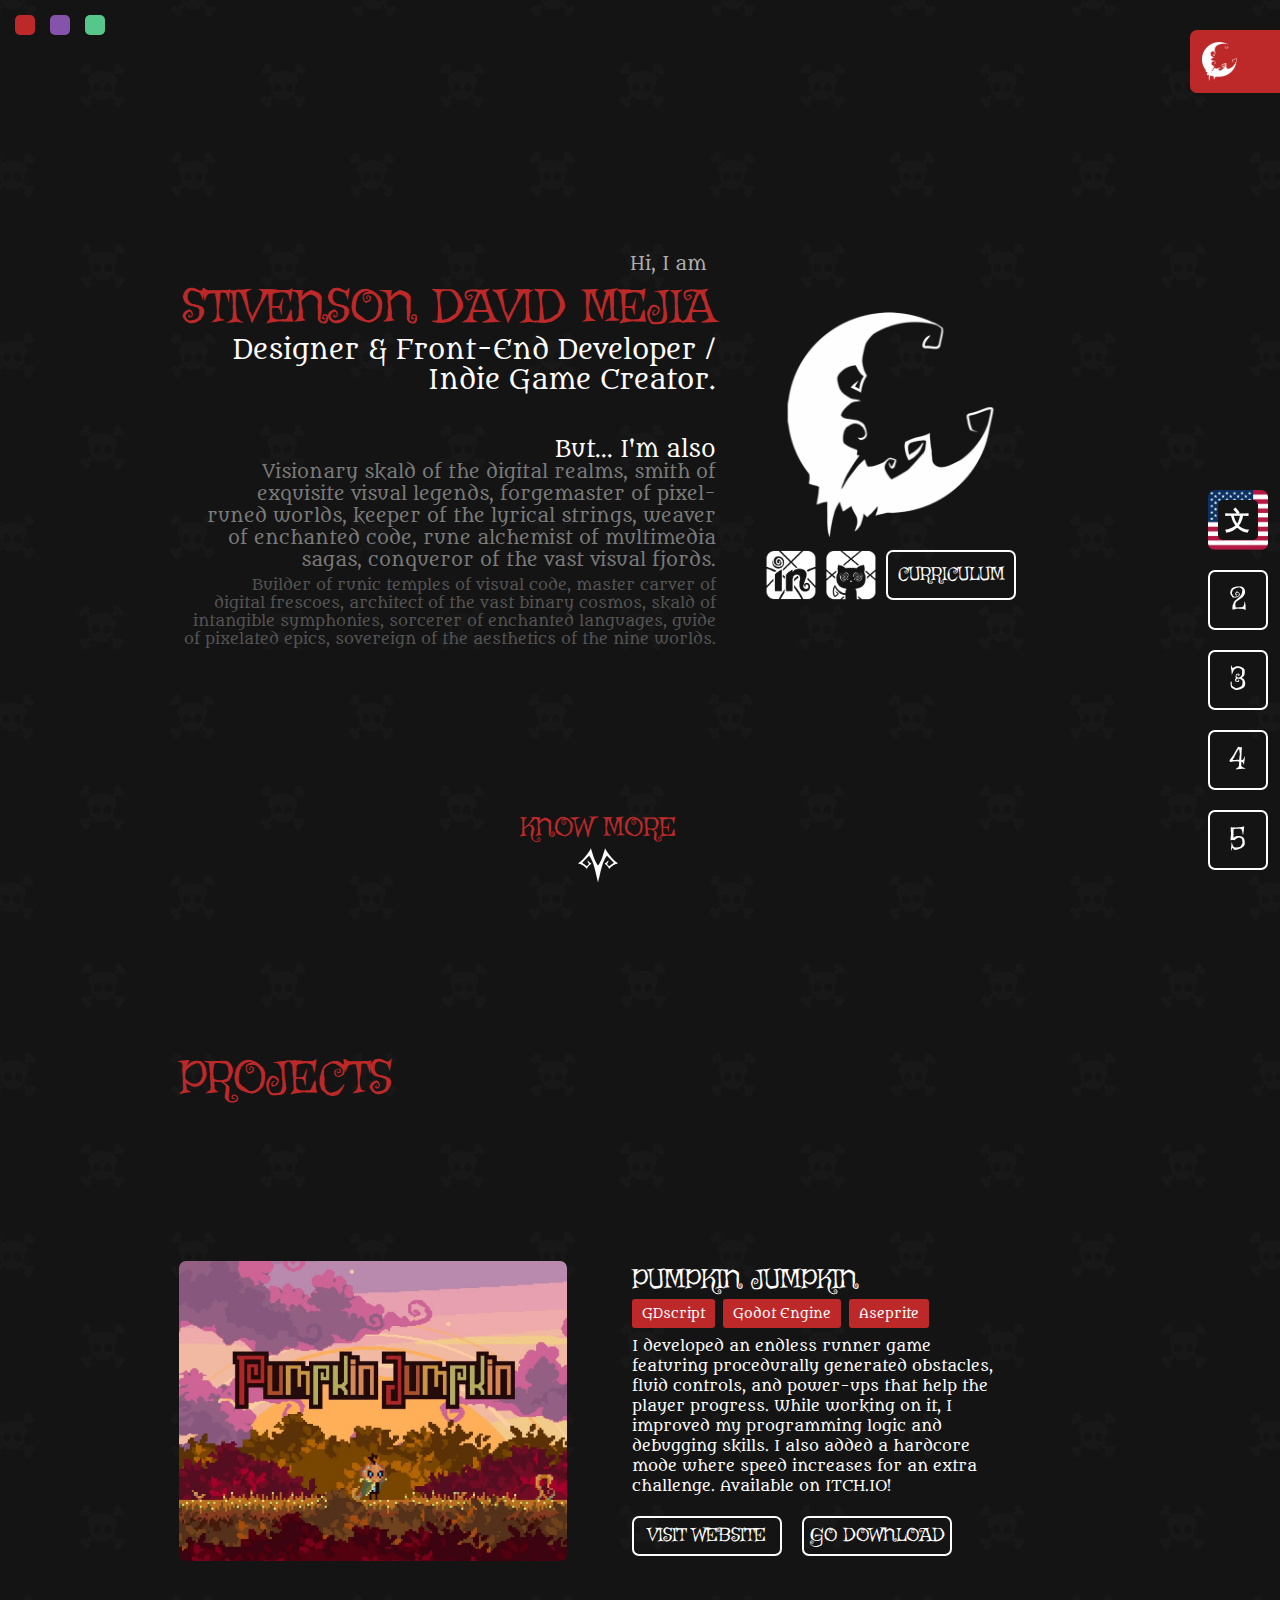
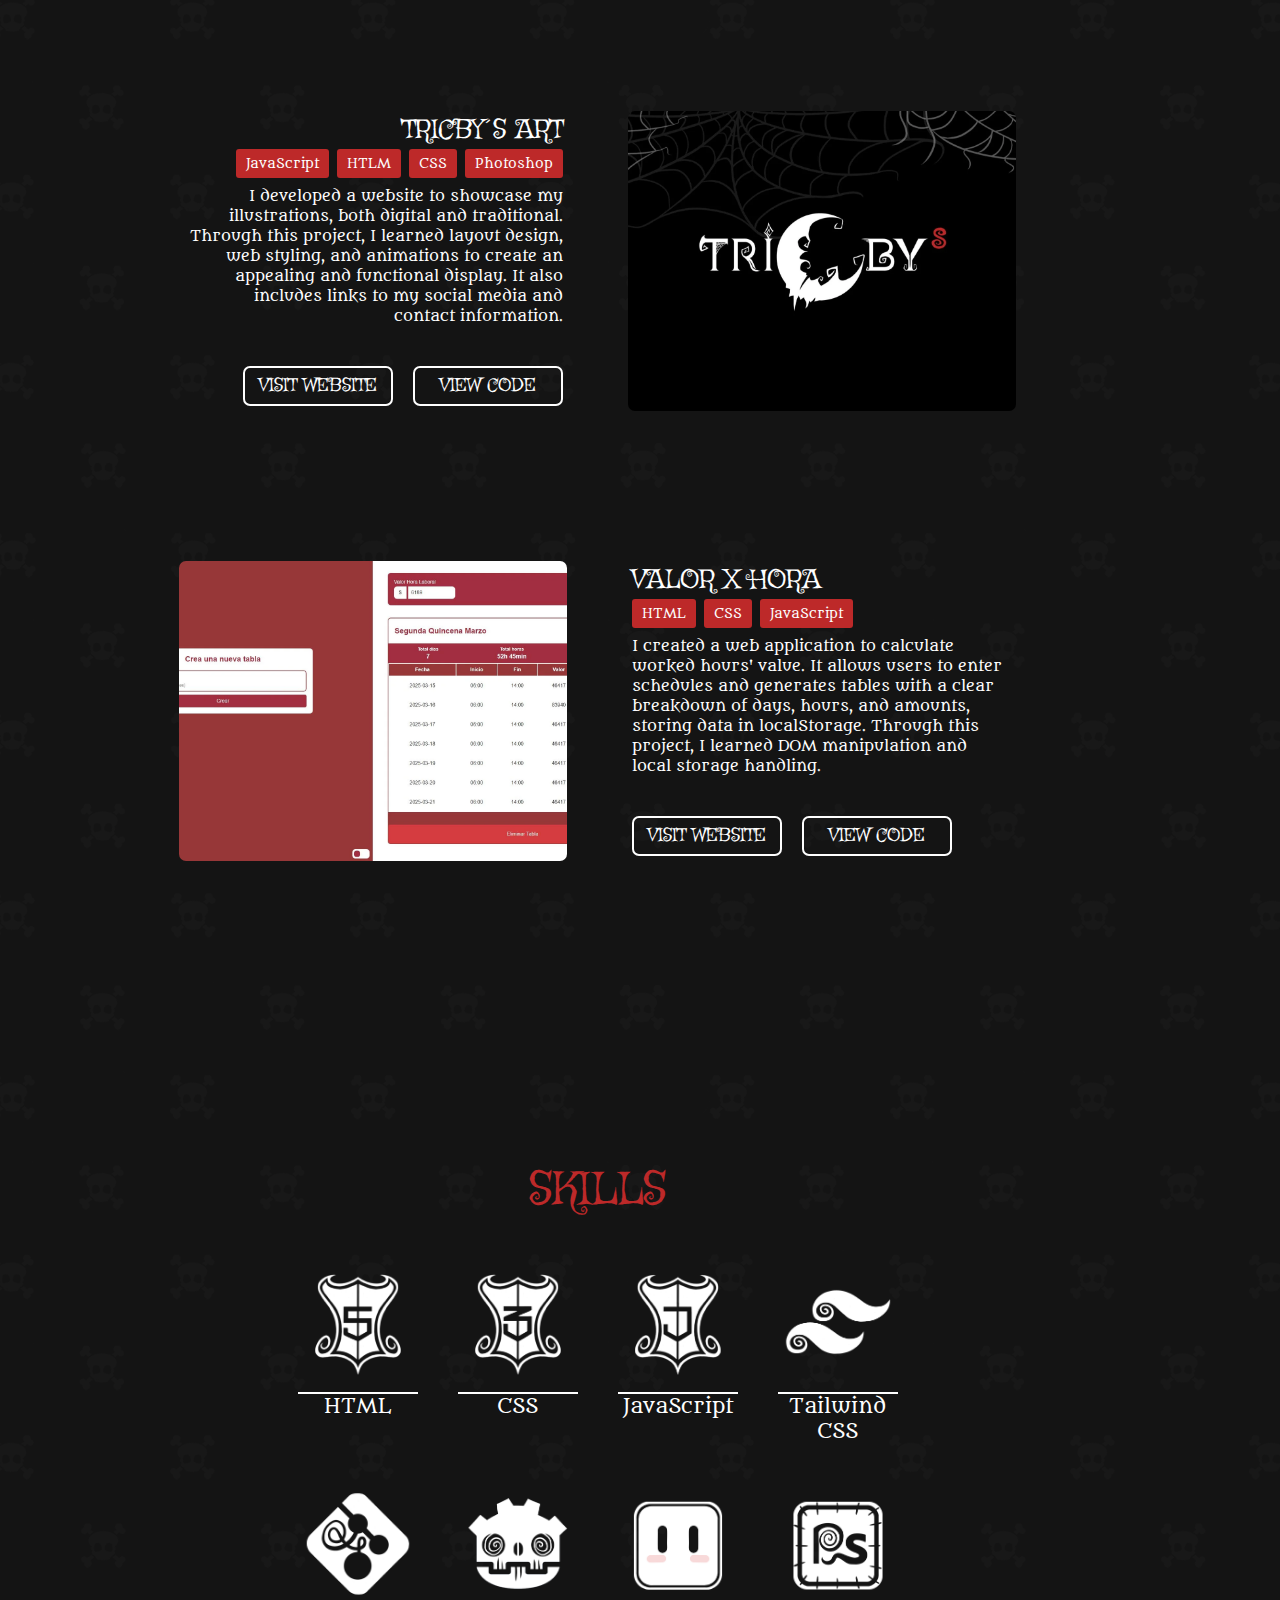
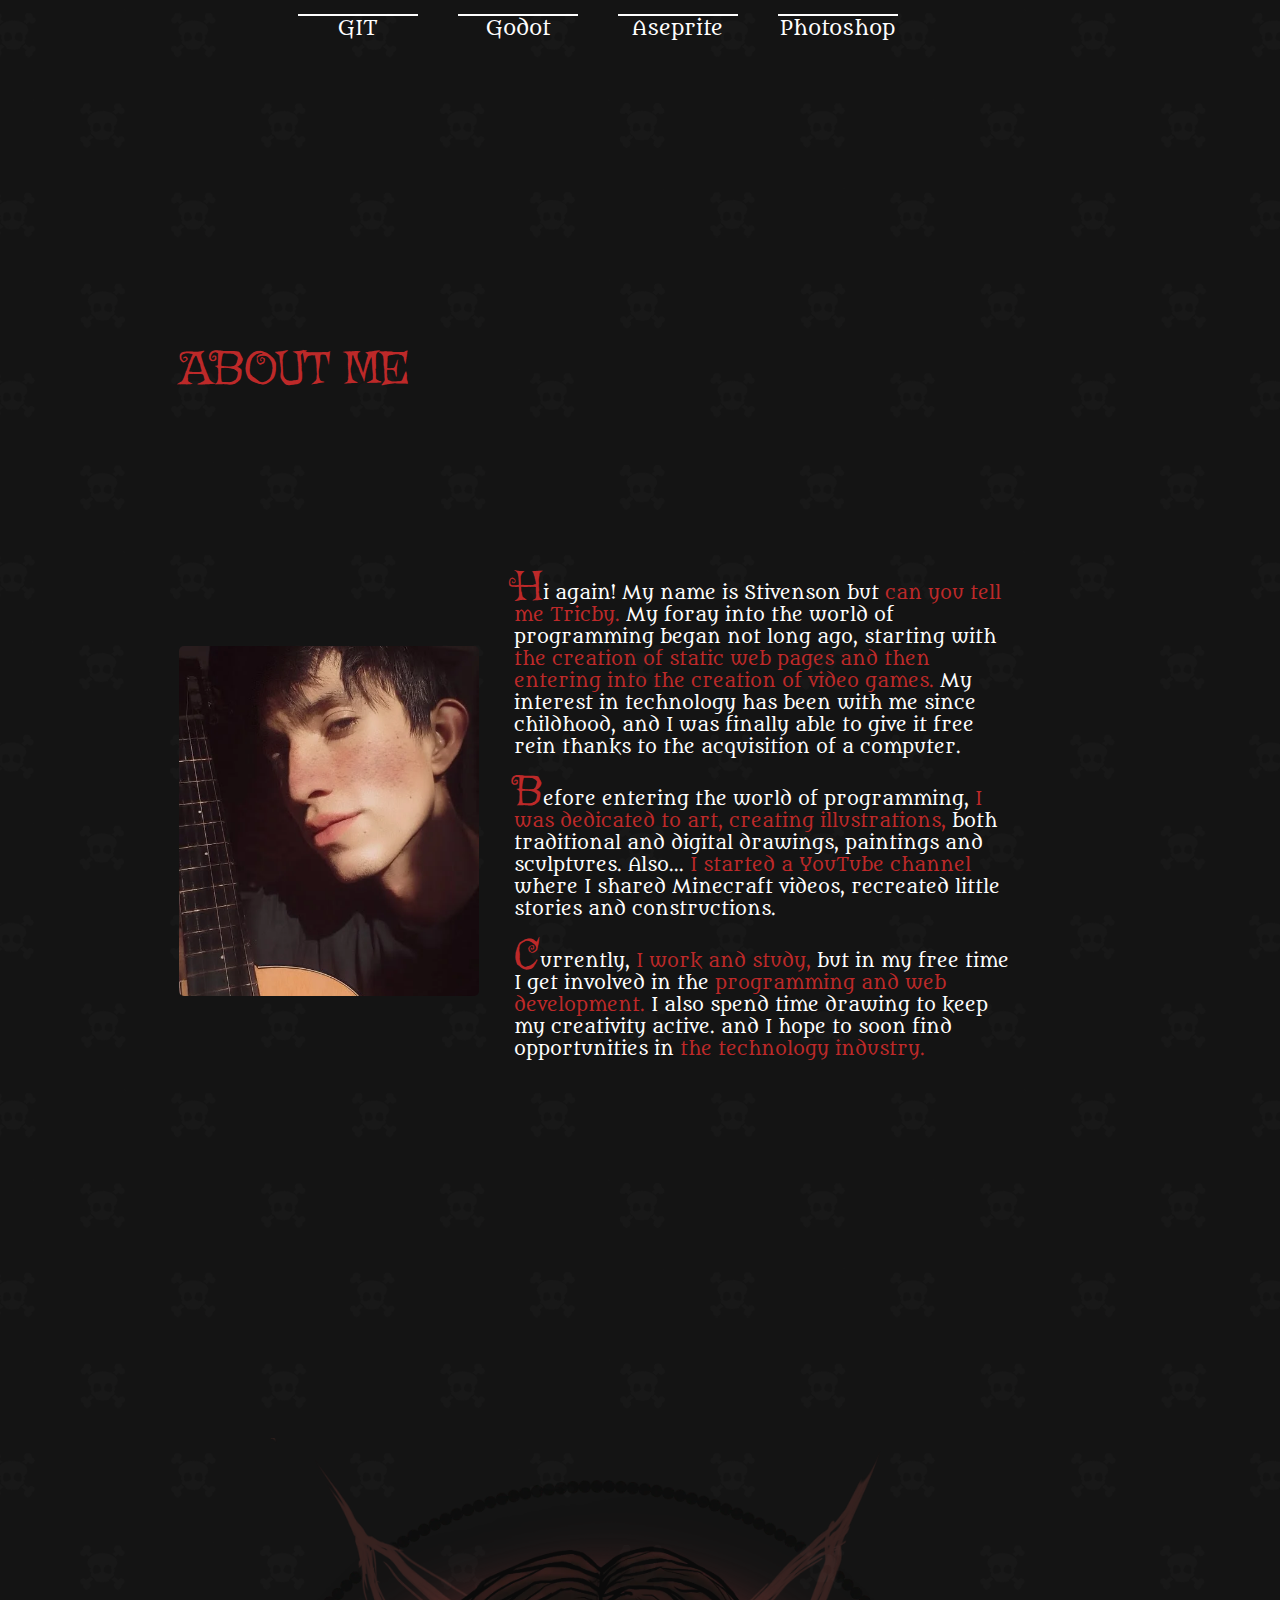
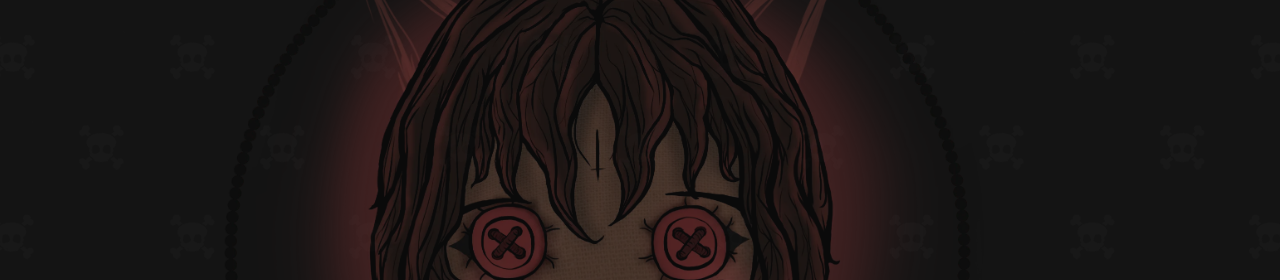
==== commit c2a204c6: "feat:  cambio tipo de letra y animaciones" ====
--- a/index.html
+++ b/index.html
@@ -11,7 +11,7 @@
 
     <link rel="preconnect" href="https://fonts.googleapis.com">
     <link rel="preconnect" href="https://fonts.gstatic.com" crossorigin>
-    <link href="https://fonts.googleapis.com/css2?family=Bigelow+Rules&family=Grenze:wght@100;300;500;700&display=swap" rel="stylesheet">
+    <link href="https://fonts.googleapis.com/css2?family=Griffy&family=Metamorphous&display=swap" rel="stylesheet">
 
     <title>Tricby's</title>
 </head>
@@ -47,11 +47,12 @@
         <section id="index_introSection">
             <article>
                 <div class="inSecIntro-textContainer">
-                    <p id="greeting">Hi, I am</p>
+                    <p id="greeting" class="greeting">Hi, I am</p>
                     <h1 id="full_name">STIVENSON DAVID MEJIA</h1>
                     <h2 id="first_self_title">
                         Designer & Front-End Developer / Indie Game Creator.
                     </h2> 
+                    <p id="but" class="but">But... I'm also</p>
                     <h3 id="second_self_title">
                         Visionary skald of the digital realms, smith of exquisite visual legends, forgemaster of pixel-runed worlds, keeper of the lyrical strings, weaver of enchanted code, rune alchemist of multimedia sagas, conqueror of the vast visual fjords.
                     </h3> 
@@ -79,6 +80,51 @@
         <section id="index_projectSection">
             <h1 id="title_projectSection">PROJECTS</h1>
             <div class="inSecProjects-containerCards">
+                <article class="inSecProjects-cards">
+                    <div class="inSecProjects-imgContainer">
+                        <img src="./assets/img/PortadaVideoJuego.webp" alt="">
+                    </div>
+                    <div class="inSecProjects-textContainer">
+                        <div>
+                            <h3 class="">PUMPKIN JUMPKIN</h3>
+                            <div class="inSecProjects-technologiesContainer ">
+                                <p>GDscript</p>
+                                <p>Godot Engine</p>
+                                <p>Aseprite</p>
+                            </div>
+                        </div>
+                        <p id="text_project_PumpkinJumpkin" class="inSecProjects-text "> 
+                            I developed an endless runner game featuring procedurally generated obstacles, fluid controls, and power-ups that help the player progress. While working on it, I improved my programming logic and debugging skills. I also added a hardcore mode where speed increases for an extra challenge. Available on ITCH.IO! 
+                        </p>
+                        <div class="inSecProjects-butonContainer ">
+                            <a id="button1_project_PumpkinJumpkin" class="inSecProjects-buton" Target="_blank" href="https://stivensonmejia.github.io/PumpkinJumpkin/">VISIT WEBSITE</a>
+                            <a id="button2_project_PumpkinJumpkin" class="inSecProjects-buton" Target="_blank" href="https://tricby.itch.io/pumpkin-jumpkin-beta">GO DOWNLOAD</a>
+                        </div>
+                    </div>
+                </article>
+                <article class="inSecProjects-cards inSecProjects-cardsRight">
+                    <div class="inSecProjects-imgContainer">
+                        <img class="imgBackground" src="./assets/img/PortadaIlustraciones.webp" alt="">
+                    </div>
+                    <div class="inSecProjects-textContainer">
+                        <div>
+                            <h3 class="end">TRICBY´S ART</h3>
+                            <div class="inSecProjects-technologiesContainer end">
+                                <p>JavaScript</p>
+                                <p>HTLM</p>
+                                <p>CSS</p>
+                                <p>Photoshop</p>
+                            </div>
+                        </div>
+                        <p id="text_project_TricbysART" class="inSecProjects-text end">
+                            I developed a website to showcase my illustrations, both digital and traditional. Through this project, I learned layout design, web styling, and animations to create an appealing and functional display. It also includes links to my social media and contact information.
+                        </p>
+                        <div class="inSecProjects-butonContainer end">
+                            <a id="button1_project_TricbysART" class="inSecProjects-buton" Target="_blank" href="https://stivensonmejia.github.io/TricbysArt/">VISIT WEBSITE</a>
+                            <a id="button2_project_TricbysART" class="inSecProjects-buton" Target="_blank" href="https://github.com/StivensonMejia/TricbysArt">VIEW CODE</a>
+                        </div>
+                    </div>
+                </article>
                 <article class="inSecProjects-cards">
                     <div class="inSecProjects-imgContainer">
                         <img src="./assets/img/ValorXHora.webp" alt="">
@@ -101,51 +147,6 @@
                         </div>
                     </div>
                 </article>
-                <article class="inSecProjects-cards">
-                    <div class="inSecProjects-imgContainer">
-                        <img src="./assets/img/PortadaVideoJuego.webp" alt="">
-                    </div>
-                    <div class="inSecProjects-textContainer">
-                        <div>
-                            <h3 class="end">PUMPKIN JUMPKIN</h3>
-                            <div class="inSecProjects-technologiesContainer end">
-                                <p>GDscript</p>
-                                <p>Godot Engine</p>
-                                <p>Aseprite</p>
-                            </div>
-                        </div>
-                        <p id="text_project_PumpkinJumpkin" class="inSecProjects-text end"> 
-                            I developed an endless runner game featuring procedurally generated obstacles, fluid controls, and power-ups that help the player progress. While working on it, I improved my programming logic and debugging skills. I also added a hardcore mode where speed increases for an extra challenge. Available on ITCH.IO! 
-                        </p>
-                        <div class="inSecProjects-butonContainer end">
-                            <a id="button1_project_PumpkinJumpkin" class="inSecProjects-buton" Target="_blank" href="https://stivensonmejia.github.io/PumpkinJumpkin/">VISIT WEBSITE</a>
-                            <a id="button2_project_PumpkinJumpkin" class="inSecProjects-buton" Target="_blank" href="https://tricby.itch.io/pumpkin-jumpkin-beta">GO DOWNLOAD</a>
-                        </div>
-                    </div>
-                </article>
-                <article class="inSecProjects-cards">
-                    <div class="inSecProjects-imgContainer">
-                        <img class="imgBackground" src="./assets/img/PortadaIlustraciones.webp" alt="">
-                    </div>
-                    <div class="inSecProjects-textContainer">
-                        <div>
-                            <h3 class="">TRICBY´S ART</h3>
-                            <div class="inSecProjects-technologiesContainer">
-                                <p>JavaScript</p>
-                                <p>HTLM</p>
-                                <p>CSS</p>
-                                <p>Photoshop</p>
-                            </div>
-                        </div>
-                        <p id="text_project_TricbysART" class="inSecProjects-text">
-                            I developed a website to showcase my illustrations, both digital and traditional. Through this project, I learned layout design, web styling, and animations to create an appealing and functional display. It also includes links to my social media and contact information.
-                        </p>
-                        <div class="inSecProjects-butonContainer">
-                            <a id="button1_project_TricbysART" class="inSecProjects-buton" Target="_blank" href="https://stivensonmejia.github.io/TricbysArt/">VISIT WEBSITE</a>
-                            <a id="button2_project_TricbysART" class="inSecProjects-buton" Target="_blank" href="https://github.com/StivensonMejia/TricbysArt">VIEW CODE</a>
-                        </div>
-                    </div>
-                </article>
             </div>
         </section>
         <section id="index_skillSection">
--- a/css/Index.css
+++ b/css/Index.css
@@ -206,19 +206,20 @@
             cursor: default;
             max-width: 65%;
             text-align: end;
-            p {
+            .greeting {
                 font-family: var(--font-paragraph);
                 font-size: var(--fontSize-paragraph);
                 color: rgb(174, 174, 174);
                 font-weight: 300;
                 padding-right: 10px;
+                margin-bottom: 10px
             }
             h1 {
                 z-index: 5;
                 font-family: var(--font-title);
-                font-size: var(--fontSize-megaTitle);
+                font-size: var(--fontSize-Title);
                 color: var(--red);
-                line-height: 7rem;
+                line-height: 5rem;
                 font-weight: lighter;
                 
             }
@@ -229,11 +230,20 @@
                 color: var(--white);
                 font-weight: 300;
                 margin-bottom: 50px;
-                line-height: 4rem;
+                line-height:3rem;
                 text-wrap: pretty;
 
                 animation: revealindex ease-in-out .3s both;
                 animation-delay: 1s;
+            }
+            .but {
+                color: var(--white);
+                font-family: var(--font-paragraph);
+                font-size: 2.2rem;
+                line-height: 1rem;
+
+                animation: revealindex ease-in-out .3s both;
+                animation-delay: 2.5s;
             }
             h3 {
                 font-family: var(--font-paragraph);
@@ -241,7 +251,6 @@
                 color: rgb(123, 123, 123);
                 margin-top: 6px;
                 font-weight: 300;
-                line-height: 2.5rem;
                 text-wrap: balance;
 
                 animation: revealSec1Titles linear .3s both;
@@ -249,11 +258,10 @@
             }
             h4 {
                 font-family: var(--font-paragraph);
-                font-size: 2rem;
+                font-size: var(--fontSize-smallParagraph);
                 color: rgb(85, 85, 85);
                 margin-top: 5px;
                 font-weight: 300;
-                line-height: 2.5rem;
                 text-wrap: balance;
 
                 animation: revealSec1Titles ease-out .2s both;
@@ -296,7 +304,7 @@
                     place-items: center;
                     color: var(--white);
                     font-family: var(--font-title);
-                    font-size: 3rem;
+                    font-size: var(--fontSize-buttons);
                     border: solid 2px var(--white);
                     padding: 0 10px;
                     border-radius: 7px;
@@ -354,13 +362,13 @@
 
     h1 {
         font-family: var(--font-title);
-        font-size: var(--fontSize-title);
+        font-size: var(--fontSize-Title);
         color: var(--red);
         font-weight: lighter;
         text-align: start;
         padding: 0 0 150px;
 
-        animation: revealTitles linear both;
+        animation: revealContent linear both;
         animation-timeline: view();
         animation-range: entry 20% cover 30%;
     }
@@ -376,7 +384,7 @@
             justify-content: end;
             flex-direction: row-reverse;
         }
-
+        
         .inSecProjects-cards{
             z-index: 2;
             width: auto;
@@ -385,7 +393,7 @@
             display: flex;
             gap: 60px;
 
-            animation: revealContent linear both;
+            animation: revealContentLeft linear both;
             animation-timeline: view();
             animation-range: entry 20% cover 30%;
 
@@ -410,23 +418,25 @@
                 width: 500px;
                 display: flex;
                 flex-direction: column;
+                padding: 5px;
                 h3 {
                     font-family: var(--font-title);
                     font-size: var(--fontSize-subTitle);
                     color: var(--white);
                     font-weight: lighter;
+                    line-height: 3rem;
                     margin-bottom: -5px;
                 }
                 .inSecProjects-technologiesContainer {
                     display: flex;
                     gap: 8px;
-                    padding-top: 5px;
+                    padding: 8px 0;
                     flex-wrap: wrap;
                     p {
                         display: inline-block;
                         font-family: var(--font-paragraph);
                         background-color: var(--red);
-                        font-size: 1.6rem;
+                        font-size: 1.3rem;
                         color: var(--white);
                         padding: 2px 10px;
                         border-radius: 3px;
@@ -434,9 +444,9 @@
                     }
                 }
                 .inSecProjects-text {
-                    font-size: 2rem;
+                    font-size: var(--fontSize-smallParagraph);
+                    font-family: var(--font-paragraph);
                     text-wrap: pretty;
-                    padding-top: 5px;
                     line-height: 2rem;
                     color: var(--white);
                     margin-bottom: auto;
@@ -450,26 +460,24 @@
                     height: auto;
                     display: flex;
                     gap: 20px;
-                    padding-bottom: 5px;
-                }
-                .inSecProjects-buton {
-                    width: 120px;
-                    height: auto;
-                    padding: 6px 0;
-                    display: flex;
-                    justify-content: center;
-                    font-size: 2.5rem;
-                    font-family: var(--font-title);
-                    color: var(--white);
-                    border-radius: 7px;
-                    letter-spacing: .6px;
-
-                    border: 2px solid var(--white);
-                    transition: ease .2s;
-                    &:hover {
-                        background-color: var(--white);
-                        color: var(--black-background);
-                        font-weight: bold;
+                    .inSecProjects-buton {
+                        width: 150px;
+                        height: auto;
+                        padding: 6px 0;
+                        display: flex;
+                        justify-content: center;
+                        font-size: var(--fontSize-buttons);
+                        font-family: var(--font-title);
+                        color: var(--white);
+                        border-radius: 7px;
+    
+                        border: 2px solid var(--white);
+                        transition: ease .2s;
+                        &:hover {
+                            background-color: var(--white);
+                            color: var(--black-background);
+                            font-weight: bold;
+                        }
                     }
                 }
                 .end {
@@ -478,6 +486,11 @@
                     text-align: end;
                 }
             }
+        }
+        .inSecProjects-cardsRight {
+            animation: revealContentRightLarge linear both;
+            animation-timeline: view();
+            animation-range: entry 20% cover 30%;
         }
     }
 }
@@ -490,7 +503,7 @@
     padding: 150px 15%;
     h1 {
         font-family: var(--font-title);
-        font-size: var(--fontSize-title);
+        font-size: var(--fontSize-Title);
         color: var(--red);
         font-weight: lighter;
         text-align: center;
@@ -553,13 +566,13 @@
     padding: 150px 15%;
     h1 {
         font-family: var(--font-title);
-        font-size: var(--fontSize-title);
+        font-size: var(--fontSize-Title);
         color: var(--red);
         font-weight: lighter;
         text-align: start;
         padding: 0 0 150px;
 
-        animation: revealTitles linear both;
+        animation: revealContent linear both;
         animation-timeline: view();
         animation-range: entry 20% cover 30%;
     }
@@ -581,16 +594,17 @@
                 color: var(--white);
                 text-wrap: pretty;
                 font-weight: 300;
-                line-height: 3rem;
-                margin-bottom: 20px;
-                margin-top: 20px;
+                margin-bottom: 30px;
+                margin-top: 30px;
+
                 p{
                     display: inline;
                 }
                 .relevantLetter {
                     font-family: var(--font-title);
-                    font-size: var(--fontSize-subTitle);
+                    font-size: 4rem;
                     line-height: 1px;
+                    letter-spacing: -5px;
                     color: var(--red);
                 }
                 .highlightText {
@@ -718,13 +732,33 @@
         opacity: 1;
     }
 }
-@keyframes revealTitles {
+@keyframes revealContentLeft {
     from {
-        transform: translateX(-100rem) scale(0.8);
+        transform: translateX(-35rem);
         opacity: 0;
     }
     to {
-        transform: translateX(0) scale(1);
+        transform: translateX(0);
+        opacity: 1;
+    }
+}
+@keyframes revealContentRightLarge {
+    0% {
+        transform: translateX(25%);
+        opacity: 0;
+    }
+    100% {
+        transform: translateX(0);
+        opacity: 1;
+    }
+}
+@keyframes revealContentRightSmall {
+    0% {
+        transform: translateX(12%);
+        opacity: 0;
+    }
+    100% {
+        transform: translateX(0);
         opacity: 1;
     }
 }
@@ -748,28 +782,6 @@
 }
 
 /* MEDIAQUERYS */
-
-@media (max-width: 1380px) {
-    /* SECCION 1  */
-    #index_introSection {
-        article {
-            .inSecIntro-textContainer {
-                h1 {
-                    line-height: 6rem;
-                }
-                h2 {
-                    line-height: 3rem;
-                }
-                h3 {
-                    line-height: 2rem;
-                }
-                h4 {
-                    line-height: 1.8rem;
-                }
-            }
-        }
-    }
-}
 
 @media (max-width: 1200px) {
     /* SECCION 1 */
@@ -809,7 +821,13 @@
             article:nth-child(2) {
                 flex-direction: column;
             }
-        }
+            .inSecProjects-cardsRight {
+                animation: revealContentRightSmall linear both;
+                animation-timeline: view();
+                animation-range: entry 20% cover 30%;
+            }
+        }
+        
     } 
     /* SECCION 4 */
     #index_aboutMeSection {
@@ -894,30 +912,18 @@
     }
 }
 
-@media (width <= 400px) {
-    /* SECCION 1 */
-    #index_introSection {
-        article{
-            .inSecIntro-textContainer {
-                p {
-                    font-size: 2rem;
-                    line-height: 2.5rem;
-                }
+@media (max-width: 460px) {
+    #index_introSection{
+        article {
+            .inSecIntro-textContainer{
                 h1 {
-                    font-size: 4rem;
-                    line-height: 4rem;
-                }
-                h2 {
-                    font-size: 2.8rem;
-                    line-height: 2.5rem;
-                }
-                h3 {
-                    font-size: 2.2rem;
+                    line-height: 3rem;
+                }
+                h2{
                     line-height: 2rem;
                 }
-                h4 {
-                    font-size: 1.5rem;
-                    line-height: 1.5rem;
+                h4{
+                    display: none;
                 }
             }
         }
--- a/css/Global.css
+++ b/css/Global.css
@@ -3,8 +3,6 @@
     margin: 0;
     padding: 0;
     box-sizing: border-box;
-    font-family: 'Bigelow Rules', serif;
-    font-family: 'Grenze', serif;
 }
 :root {
     --black-background: #141414;
@@ -13,13 +11,14 @@
     --red: #bd2929;
     --red-soft : #861f1f;
 
-    --font-title: 'Bigelow Rules', serif;
-    --font-paragraph: 'Grenze', serif;
+    --font-title: "Griffy", system-ui;
+    --font-paragraph: "Metamorphous", serif;
 
-    --fontSize-megaTitle: 10rem;
-    --fontSize-title: 7rem;
-    --fontSize-subTitle: 4rem;
-    --fontSize-paragraph: 2.5rem;
+    --fontSize-Title: 6.2rem;
+    --fontSize-subTitle: 3rem;
+    --fontSize-paragraph: 1.8rem;
+    --fontSize-smallParagraph: 1.5rem;
+    --fontSize-buttons: 1.8rem;
 }
 .ytp-impression-link {
     display: none;
@@ -57,10 +56,20 @@
 
 @media (max-width: 1380px) {
     :root {
-        --fontSize-megaTitle: 7rem;
-        --fontSize-title: 5rem;
-        --fontSize-subTitle: 3rem;
-        --fontSize-paragraph: 2.2rem;
+        --fontSize-Title: 4.5rem;
+        --fontSize-subTitle: 2.6rem;
+        --fontSize-paragraph: 1.8rem;
+        --fontSize-smallParagraph: 1.5rem;
+        --fontSize-buttons: 1.8rem;
+    }
+}
+
+@media (max-width: 460px) {
+    :root {
+        --fontSize-Title: 3rem;
+        --fontSize-subTitle: 2rem;
+        --fontSize-paragraph: 1.6rem;
+        --fontSize-buttons: 1.6rem;
     }
 }
 
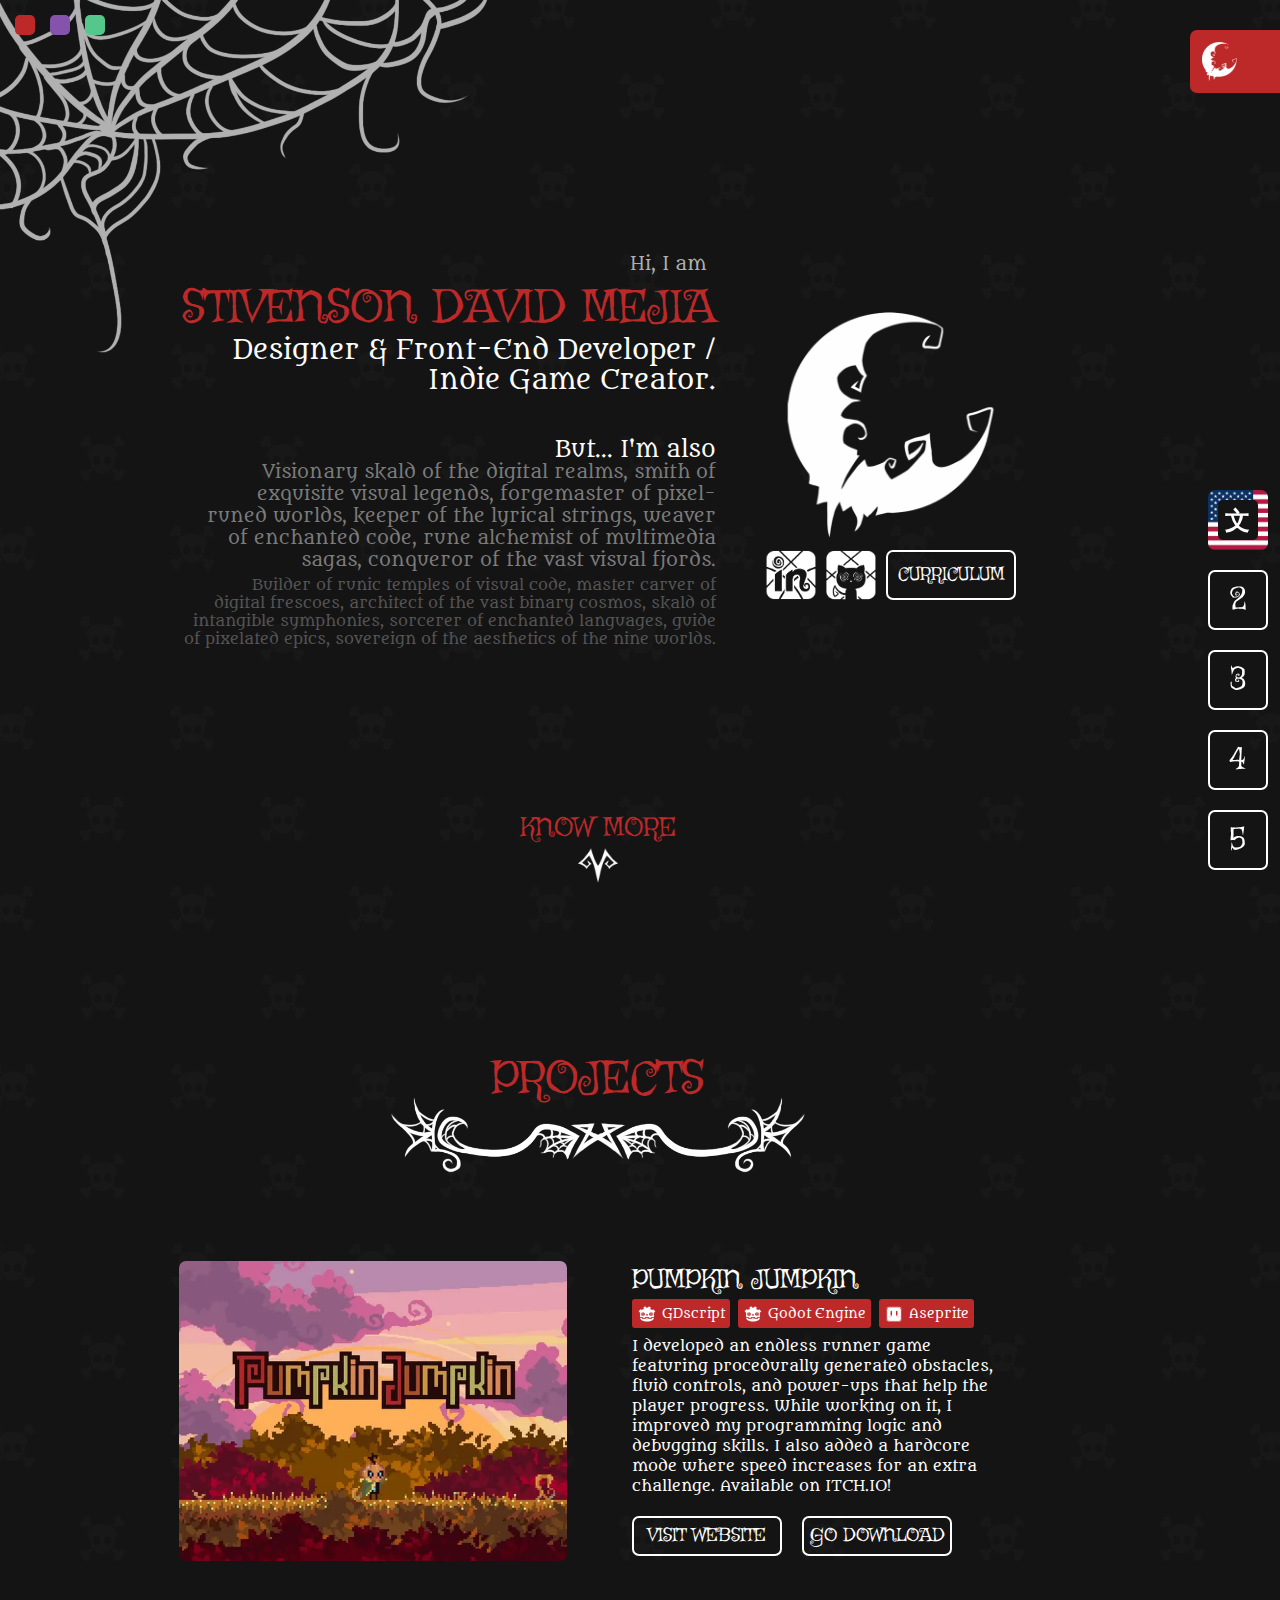
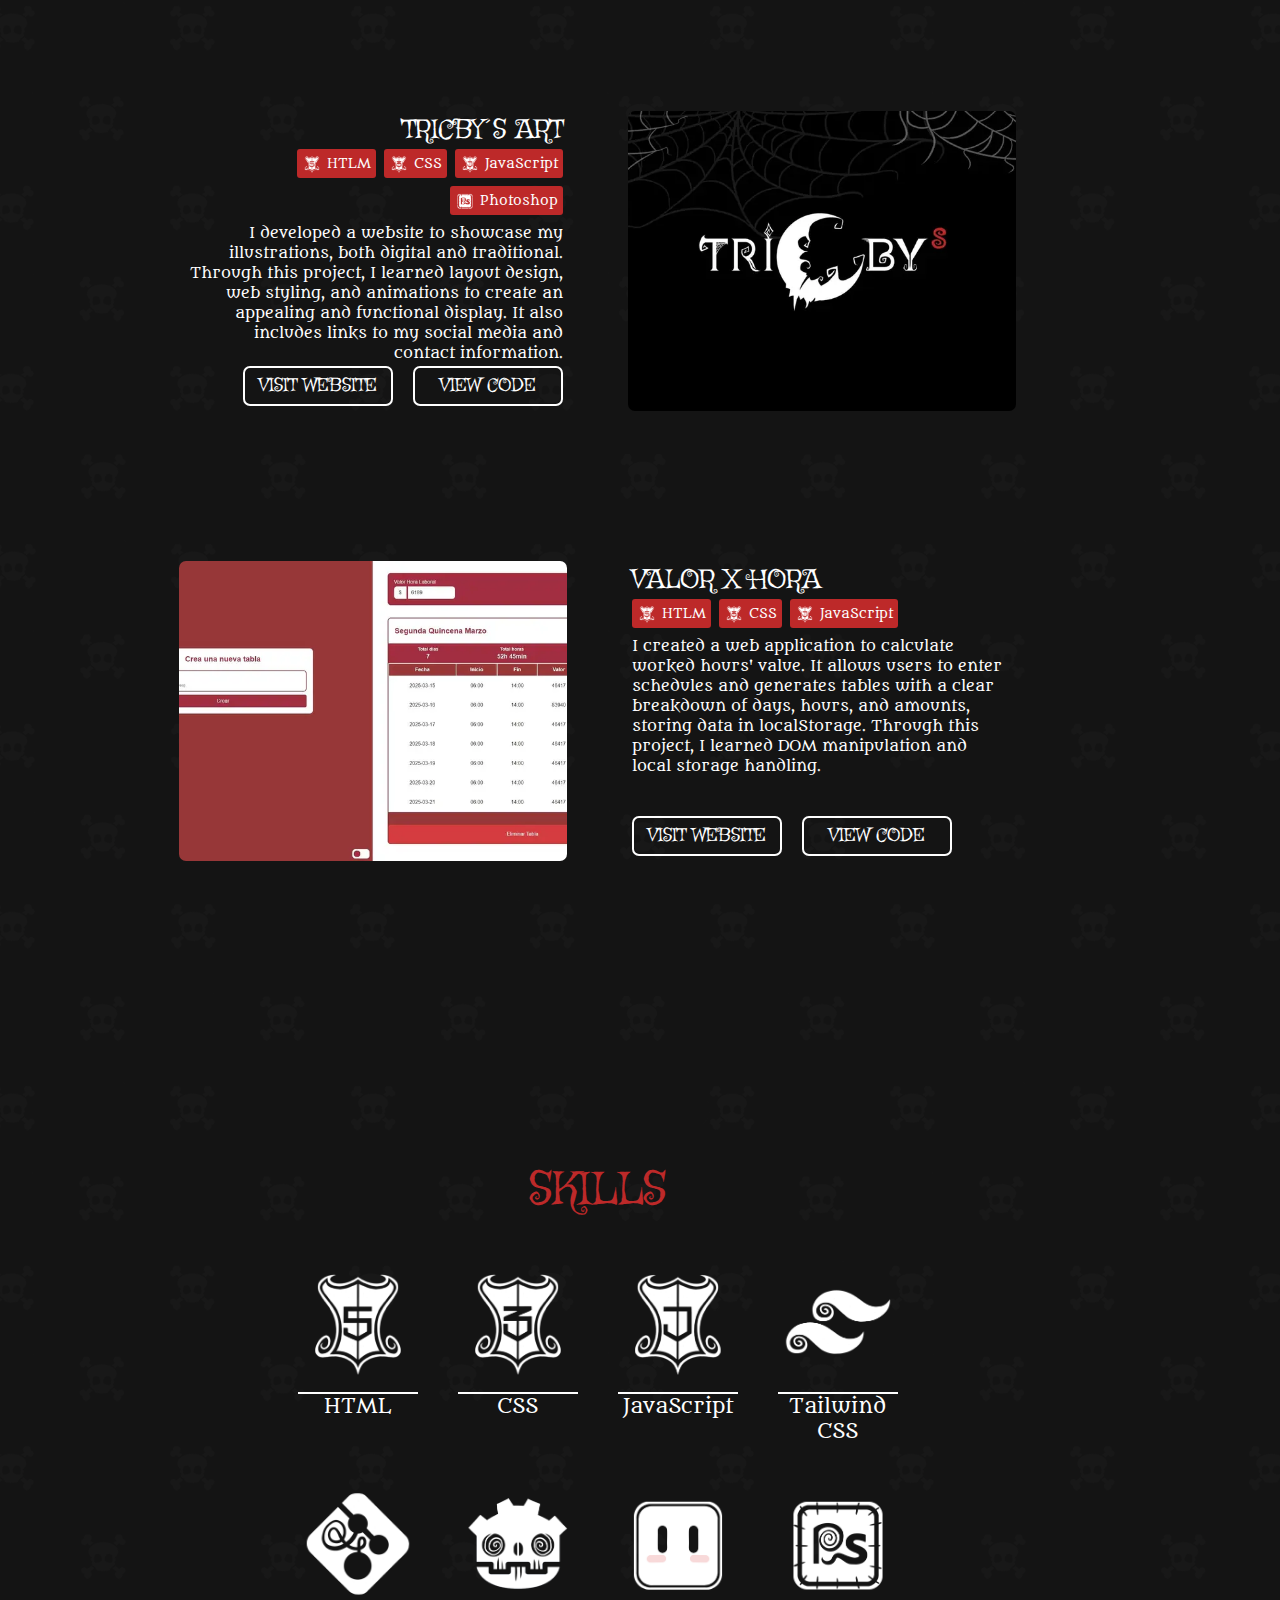
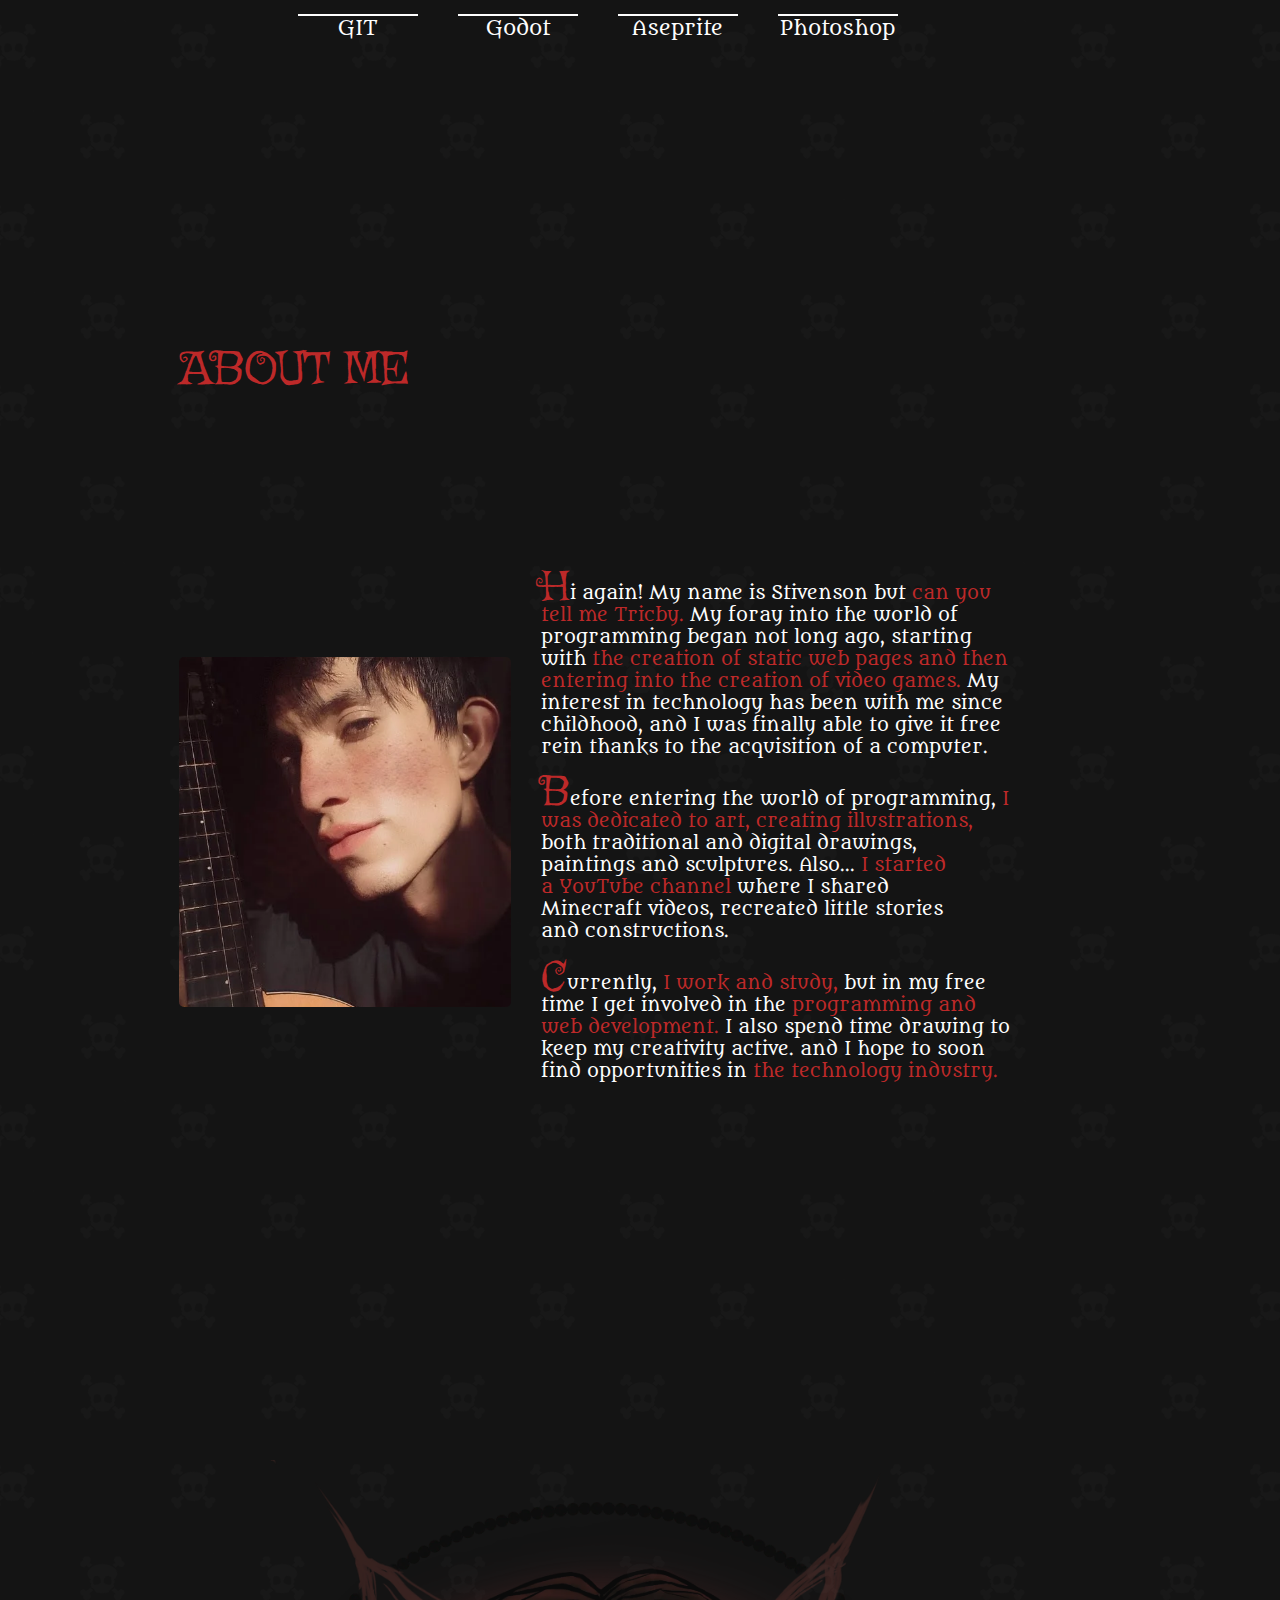
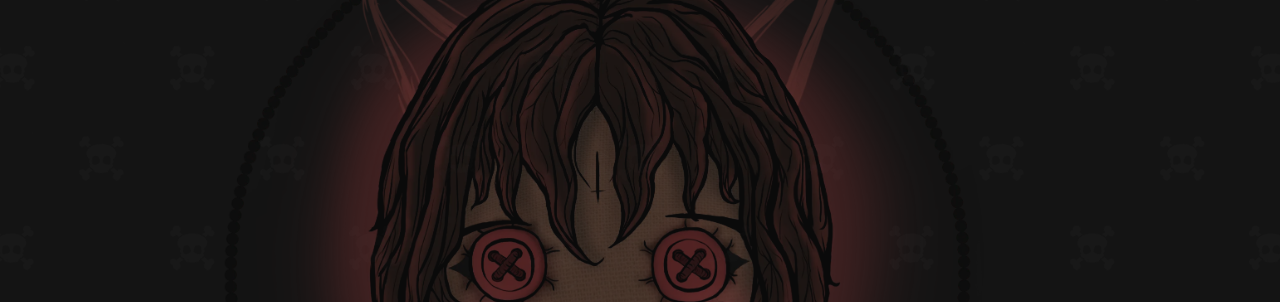
==== commit 40c35afd: "feat: optimizacion de imagenes y adornos de la web" ====
--- a/index.html
+++ b/index.html
@@ -45,6 +45,7 @@
             <div class="themeBlue"></div>
         </article>
         <section id="index_introSection">
+            <div class="decoTelaraña"></div>
             <article>
                 <div class="inSecIntro-textContainer">
                     <p id="greeting" class="greeting">Hi, I am</p>
@@ -78,7 +79,9 @@
             </div>
         </section>
         <section id="index_projectSection">
-            <h1 id="title_projectSection">PROJECTS</h1>
+            <h1 id="title_projectSection">PROJECTS
+                <img class="titleSeparator" src="./assets/img/separador.webp" alt="">
+            </h1>
             <div class="inSecProjects-containerCards">
                 <article class="inSecProjects-cards">
                     <div class="inSecProjects-imgContainer">
@@ -88,9 +91,9 @@
                         <div>
                             <h3 class="">PUMPKIN JUMPKIN</h3>
                             <div class="inSecProjects-technologiesContainer ">
-                                <p>GDscript</p>
-                                <p>Godot Engine</p>
-                                <p>Aseprite</p>
+                                <p><img class="iconsTecnologies" src="/assets/Icons/IconGodot.svg" alt="logo Godot"> GDscript</p>
+                                <p><img class="iconsTecnologies" src="/assets/Icons/IconGodot.svg" alt="logo Godot"> Godot Engine</p>
+                                <p><img class="iconsTecnologies" src="/assets/Icons/IconAseprite.svg" alt="logo Aseprite">Aseprite</p>
                             </div>
                         </div>
                         <p id="text_project_PumpkinJumpkin" class="inSecProjects-text "> 
@@ -110,10 +113,10 @@
                         <div>
                             <h3 class="end">TRICBY´S ART</h3>
                             <div class="inSecProjects-technologiesContainer end">
-                                <p>JavaScript</p>
-                                <p>HTLM</p>
-                                <p>CSS</p>
-                                <p>Photoshop</p>
+                                <p><img class="iconsTecnologies" src="/assets/Icons/IconHTML.svg" alt="logo Godot"> HTLM</p>
+                                <p><img class="iconsTecnologies" src="/assets/Icons/IconCSS.svg" alt="logo Godot"> CSS</p>
+                                <p><img class="iconsTecnologies" src="/assets/Icons/IconJavaScript.svg" alt="logo Godot"> JavaScript</p>
+                                <p><img class="iconsTecnologies" src="/assets/Icons/IconPhotoshop.svg" alt="logo Godot"> Photoshop</p>
                             </div>
                         </div>
                         <p id="text_project_TricbysART" class="inSecProjects-text end">
@@ -133,9 +136,9 @@
                         <div>
                             <h3>VALOR X HORA</h3>
                             <div class="inSecProjects-technologiesContainer">
-                                <p>HTML</p>
-                                <p>CSS</p>
-                                <p>JavaScript</p>
+                                <p><img class="iconsTecnologies" src="/assets/Icons/IconHTML.svg" alt="logo Godot"> HTLM</p>
+                                <p><img class="iconsTecnologies" src="/assets/Icons/IconCSS.svg" alt="logo Godot"> CSS</p>
+                                <p><img class="iconsTecnologies" src="/assets/Icons/IconJavaScript.svg" alt="logo Godot"> JavaScript</p>
                             </div>
                         </div>
                         <p id="text_project_ValorXHora" class="inSecProjects-text"> 
--- a/css/Index.css
+++ b/css/Index.css
@@ -192,7 +192,16 @@
     overflow: hidden;
     padding: 0 15%;
     animation: revealindex linear .5s both;
-
+    .decoTelaraña{
+        width: 90%;
+        height: 100%;
+        position: absolute;
+        top: 0;
+        left: 0;
+        background-image: url("../assets/img/telaraña.webp");
+        background-size: contain;
+        background-repeat: no-repeat;
+    }
     article {
         position: relative;
         width: auto;
@@ -361,16 +370,25 @@
     padding: 150px 15%;
 
     h1 {
+        position: relative;
         font-family: var(--font-title);
         font-size: var(--fontSize-Title);
         color: var(--red);
         font-weight: lighter;
-        text-align: start;
+        text-align: center;
         padding: 0 0 150px;
 
         animation: revealContent linear both;
         animation-timeline: view();
         animation-range: entry 20% cover 30%;
+        
+        .titleSeparator {
+            position: absolute;
+            width: 80%;
+            top: 40%;
+            left: 50%; 
+            transform: translate(-50%, -50%); 
+        }
     }
 
     .inSecProjects-containerCards {
@@ -433,14 +451,21 @@
                     padding: 8px 0;
                     flex-wrap: wrap;
                     p {
-                        display: inline-block;
+                        display: flex;
+                        align-items: center;
+                        justify-content: center;
+                        gap: 5px;
                         font-family: var(--font-paragraph);
                         background-color: var(--red);
                         font-size: 1.3rem;
                         color: var(--white);
-                        padding: 2px 10px;
+                        padding: 2px 5px;
                         border-radius: 3px;
                         line-height: 25px;
+                        .iconsTecnologies {
+                            width: 20px;
+                            height: 20px;
+                        }
                     }
                 }
                 .inSecProjects-text {
@@ -560,7 +585,6 @@
 
 /* INDEX SECCION 4 */
 #index_aboutMeSection {
-    position: relative;
     width: 100%;
     height: auto;
     padding: 150px 15%;
@@ -613,11 +637,11 @@
             }
         }
         .inSecAM-img {
-            width: 300px;
+            position: relative;
+            width: 350px;
             height: 350px;
-            border-radius: 5px;
-            overflow: hidden;
             img {
+                border-radius: 5px;
                 width: 100%;
                 height: 100%;
                 object-fit: cover;
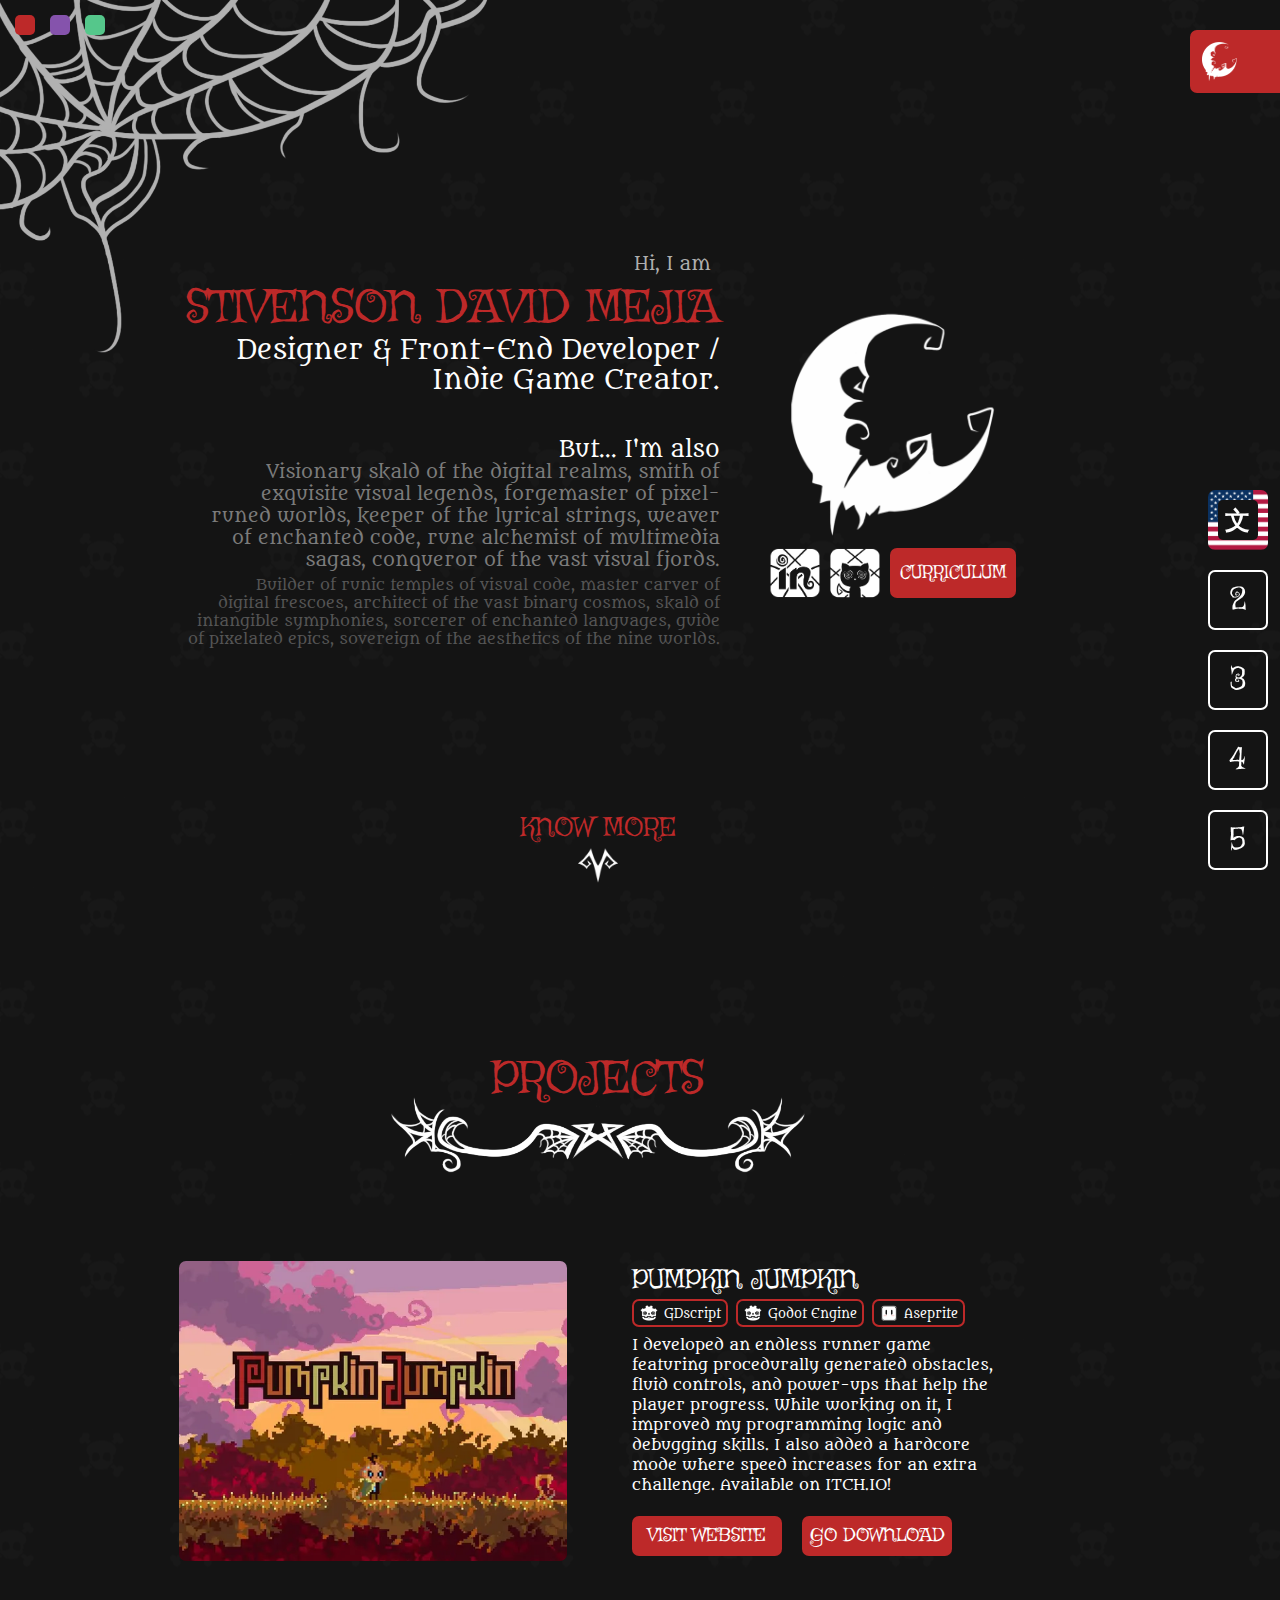
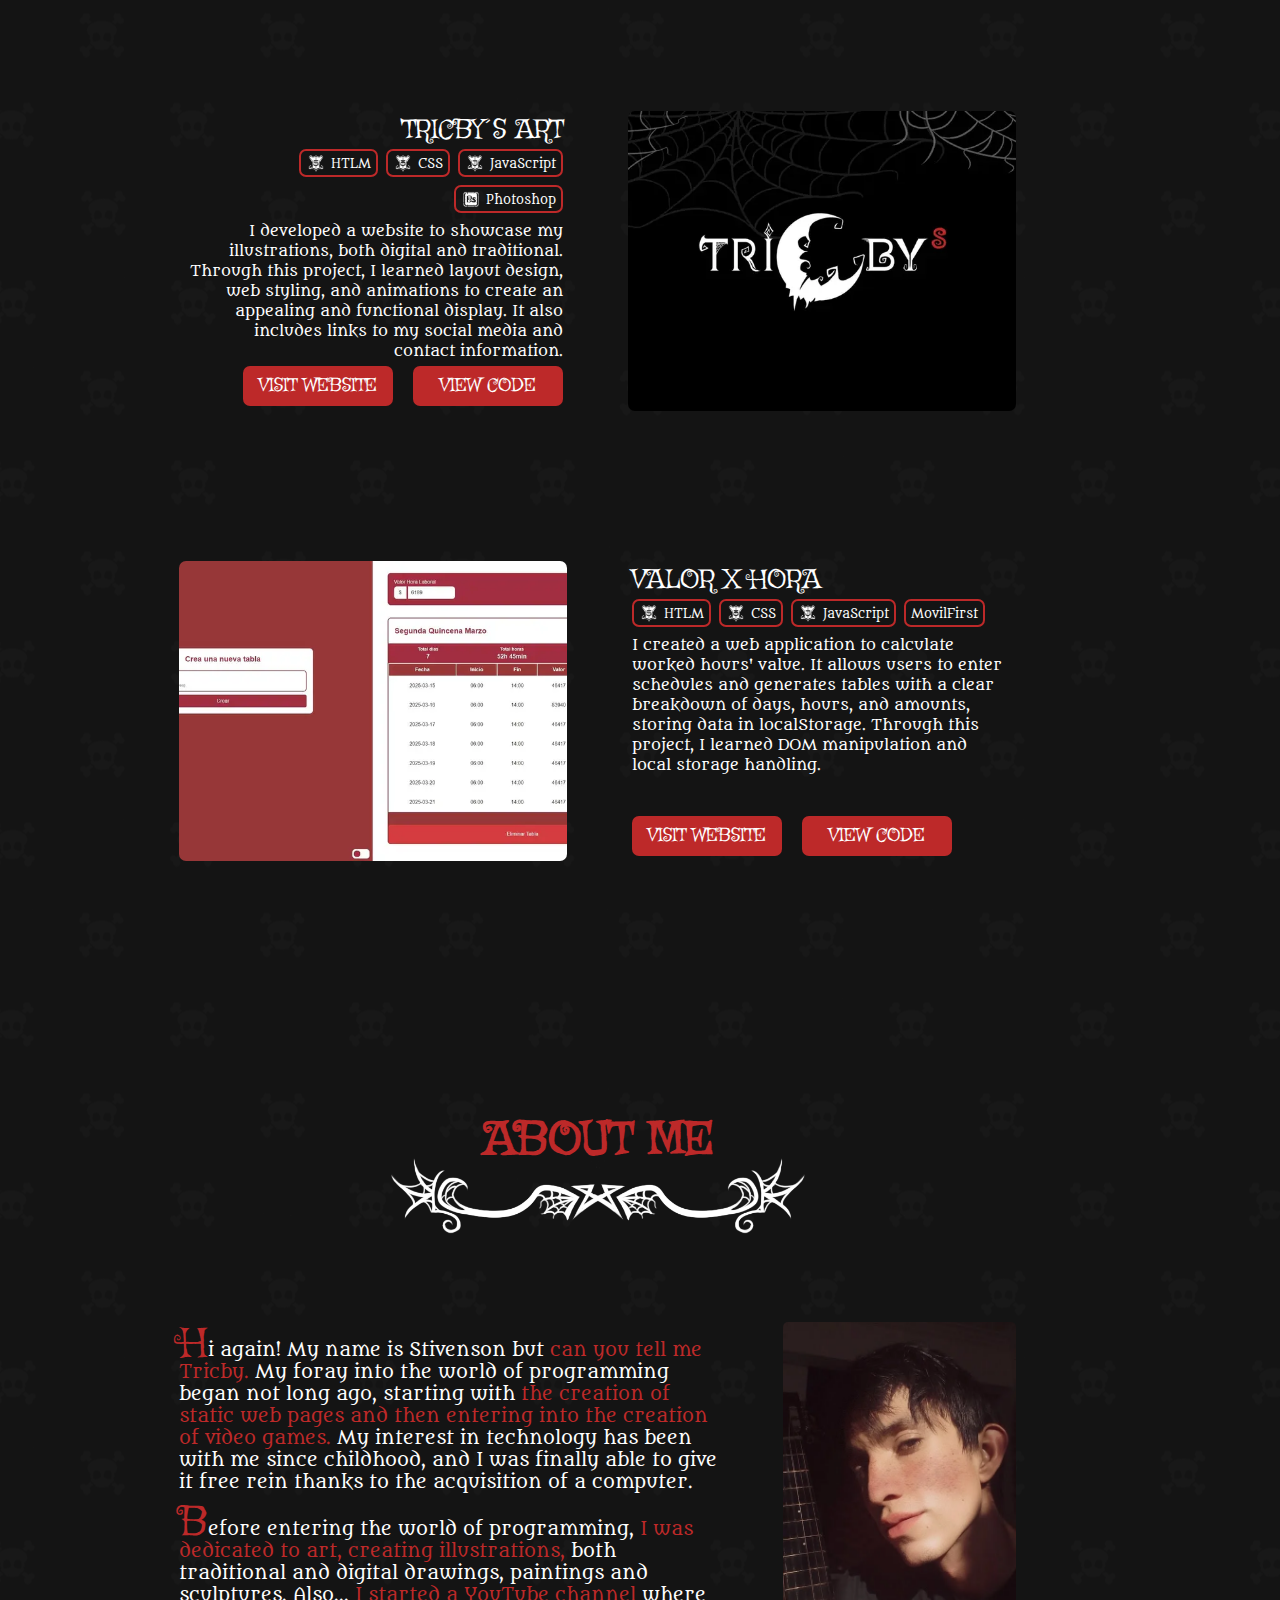
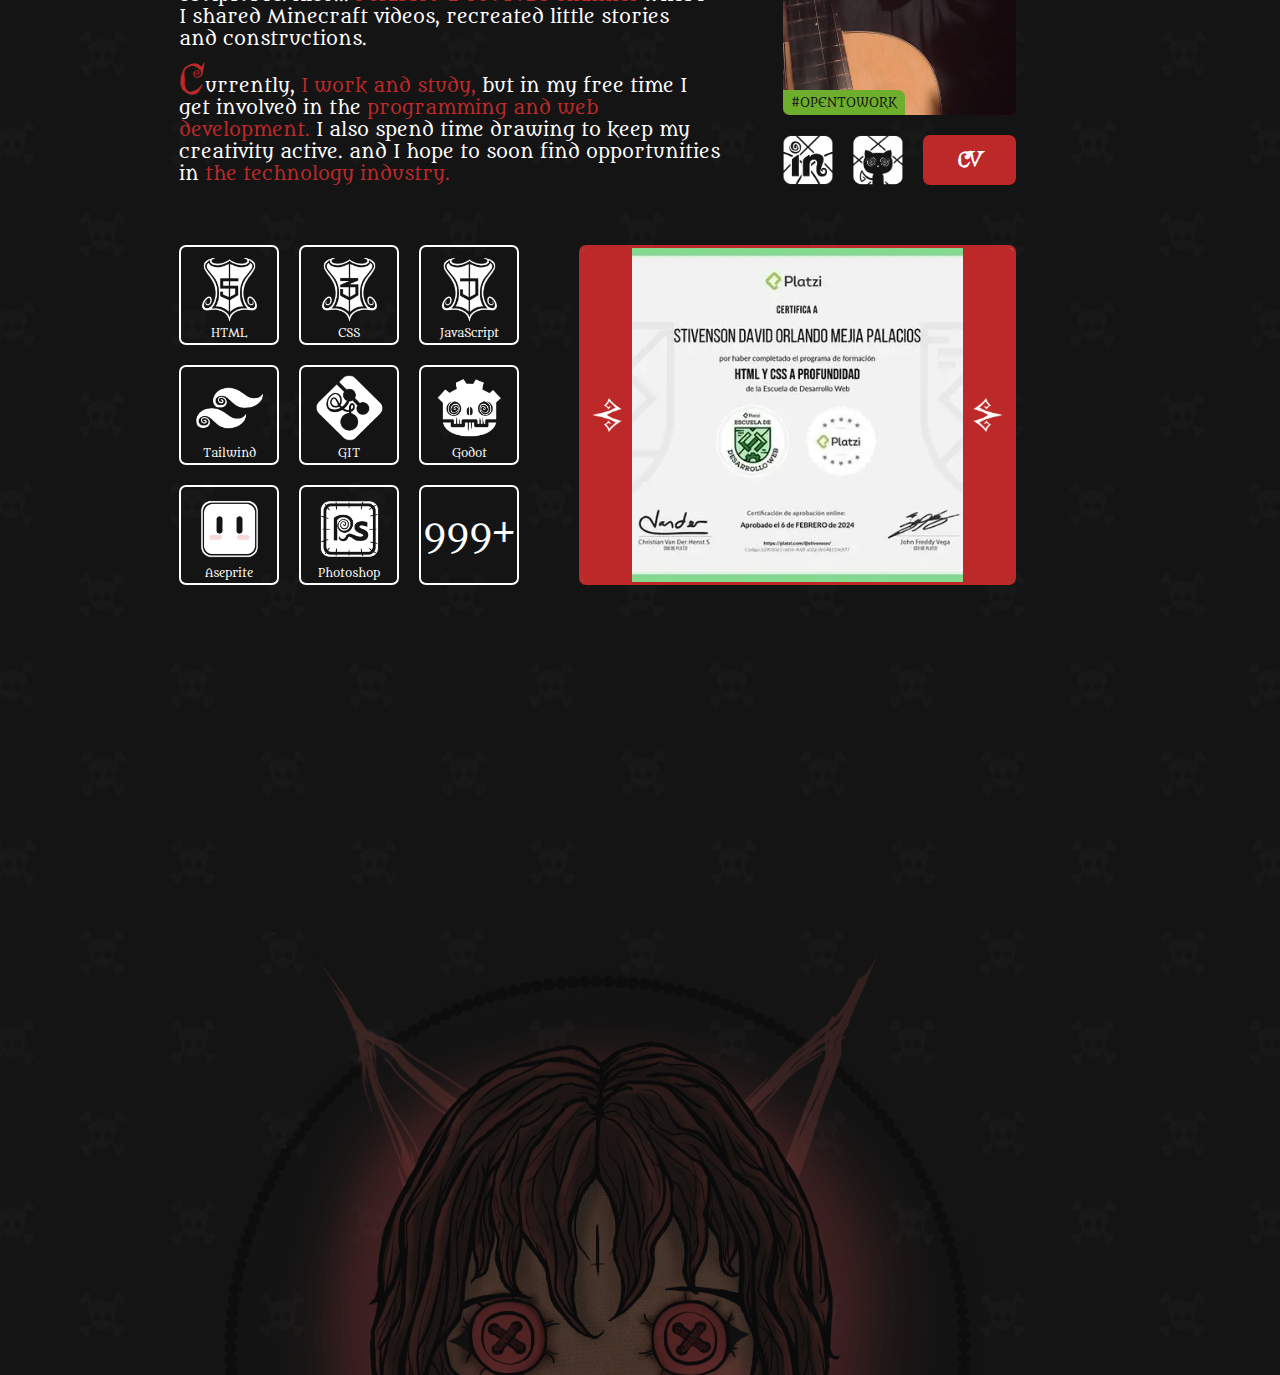
==== commit bd8d285d: "feat: rework total en aboutme, mas cambios minimos en otras seciones" ====
--- a/index.html
+++ b/index.html
@@ -62,11 +62,11 @@
                     </h4>
                 </div>
                 <div class="inSecIntro-imgContainer">
-                    <img src="./assets/Icons/about.svg" alt="">
+                    <img class="inSecIntro-moon" src="./assets/Icons/about.svg" alt="">
                     <div class="inSecIntro-redesContainer">
-                        <a class="inSecIntro-butonRedes" target="_blank" href="https://www.linkedin.com/in/stivenson-david-orlando-mejia-palacios-794926197/"><img src="/assets/Icons/IconLinkedin.svg" alt=""></a>
-                        <a class="inSecIntro-butonRedes" target="_blank" href="https://github.com/StivensonMejia"><img src="/assets/Icons/IconGitHub.svg" alt=""></a>
-                        <a class="inSecIntro-butonCV" href="/assets/img/laRoca.webp" download="CV">CURRICULUM</a>
+                        <a class="inSecIntro-butonRedes" target="_blank" href="https://www.linkedin.com/in/stivenson-david-orlando-mejia-palacios-794926197/"><img class="styleIcons" src="/assets/Icons/IconLinkedin.svg" alt=""></a>
+                        <a class="inSecIntro-butonRedes" target="_blank" href="https://github.com/StivensonMejia"><img class="styleIcons" src="/assets/Icons/IconGitHub.svg" alt=""></a>
+                        <a class="inSecIntro-butonCV styleButtons" href="/assets/img/laRoca.webp" download="CV">CURRICULUM</a>
                     </div>
                 </div>
             </article>
@@ -100,8 +100,8 @@
                             I developed an endless runner game featuring procedurally generated obstacles, fluid controls, and power-ups that help the player progress. While working on it, I improved my programming logic and debugging skills. I also added a hardcore mode where speed increases for an extra challenge. Available on ITCH.IO! 
                         </p>
                         <div class="inSecProjects-butonContainer ">
-                            <a id="button1_project_PumpkinJumpkin" class="inSecProjects-buton" Target="_blank" href="https://stivensonmejia.github.io/PumpkinJumpkin/">VISIT WEBSITE</a>
-                            <a id="button2_project_PumpkinJumpkin" class="inSecProjects-buton" Target="_blank" href="https://tricby.itch.io/pumpkin-jumpkin-beta">GO DOWNLOAD</a>
+                            <a id="button1_project_PumpkinJumpkin" class="inSecProjects-buton styleButtons" Target="_blank" href="https://stivensonmejia.github.io/PumpkinJumpkin/">VISIT WEBSITE</a>
+                            <a id="button2_project_PumpkinJumpkin" class="inSecProjects-buton styleButtons" Target="_blank" href="https://tricby.itch.io/pumpkin-jumpkin-beta">GO DOWNLOAD</a>
                         </div>
                     </div>
                 </article>
@@ -123,8 +123,8 @@
                             I developed a website to showcase my illustrations, both digital and traditional. Through this project, I learned layout design, web styling, and animations to create an appealing and functional display. It also includes links to my social media and contact information.
                         </p>
                         <div class="inSecProjects-butonContainer end">
-                            <a id="button1_project_TricbysART" class="inSecProjects-buton" Target="_blank" href="https://stivensonmejia.github.io/TricbysArt/">VISIT WEBSITE</a>
-                            <a id="button2_project_TricbysART" class="inSecProjects-buton" Target="_blank" href="https://github.com/StivensonMejia/TricbysArt">VIEW CODE</a>
+                            <a id="button1_project_TricbysART" class="inSecProjects-buton styleButtons" Target="_blank" href="https://stivensonmejia.github.io/TricbysArt/">VISIT WEBSITE</a>
+                            <a id="button2_project_TricbysART" class="inSecProjects-buton styleButtons" Target="_blank" href="https://github.com/StivensonMejia/TricbysArt">VIEW CODE</a>
                         </div>
                     </div>
                 </article>
@@ -139,56 +139,16 @@
                                 <p><img class="iconsTecnologies" src="/assets/Icons/IconHTML.svg" alt="logo Godot"> HTLM</p>
                                 <p><img class="iconsTecnologies" src="/assets/Icons/IconCSS.svg" alt="logo Godot"> CSS</p>
                                 <p><img class="iconsTecnologies" src="/assets/Icons/IconJavaScript.svg" alt="logo Godot"> JavaScript</p>
+                                <p>MovilFirst</p>
                             </div>
                         </div>
                         <p id="text_project_ValorXHora" class="inSecProjects-text"> 
                             I created a web application to calculate worked hours' value. It allows users to enter schedules and generates tables with a clear breakdown of days, hours, and amounts, storing data in localStorage. Through this project, I learned DOM manipulation and local storage handling.
                         </p>
                         <div class="inSecProjects-butonContainer">
-                            <a id="button1_project_ValorXHora" class="inSecProjects-buton" Target="_blank" href="https://stivensonmejia.github.io/ValorHoraLaboral/">VISIT WEBSITE</a>
-                            <a id="button2_project_ValorXHora" class="inSecProjects-buton" Target="_blank" href="https://github.com/StivensonMejia/ValorHoraLaboral">VIEW CODE</a>
-                        </div>
-                    </div>
-                </article>
-            </div>
-        </section>
-        <section id="index_skillSection">
-            <h1 id="title_skillSection" >SKILLS</h1>
-            <div class="inSec3-containerSkills">
-                <article class="inSec3-subContainerSkills">
-                    <div class="inSec3-cards">
-                        <img src="/assets/Icons/IconHTML.svg" alt="">
-                        <p>HTML</p>
-                    </div>
-                    <div class="inSec3-cards">
-                        <img src="/assets/Icons/IconCSS.svg" alt="">
-                        <p>CSS</p>
-                    </div>
-                    <div class="inSec3-cards">
-                        <img src="/assets/Icons/IconJavaScript.svg" alt="">
-                        <p>JavaScript</p>
-                    </div>
-                    <div class="inSec3-cards">
-                        <img src="/assets/Icons/IconTailwindCSS.svg" alt="">
-                        <p>Tailwind CSS</p>
-                    </div>
-                </article>
-                <article class="inSec3-subContainerSkills">
-                    <div class="inSec3-cards">
-                        <img src="/assets/Icons/IconGit.svg" alt="">
-                        <p>GIT</p>
-                    </div>
-                    <div class="inSec3-cards">
-                        <img src="/assets/Icons/IconGodot.svg" alt="">
-                        <p>Godot</p>
-                    </div>
-                    <div class="inSec3-cards">
-                        <img src="/assets/Icons/IconAseprite.svg" alt="">
-                        <p>Aseprite</p>
-                    </div>
-                    <div class="inSec3-cards">
-                        <img src="/assets/Icons/IconPhotoshop.svg" alt="">
-                        <p>Photoshop</p>
+                            <a id="button1_project_ValorXHora" class="inSecProjects-buton styleButtons" Target="_blank" href="https://stivensonmejia.github.io/ValorHoraLaboral/">VISIT WEBSITE</a>
+                            <a id="button2_project_ValorXHora" class="inSecProjects-buton styleButtons" Target="_blank" href="https://github.com/StivensonMejia/ValorHoraLaboral">VIEW CODE</a>
+                        </div>
                     </div>
                 </article>
             </div>
@@ -196,38 +156,104 @@
         <section id="index_aboutMeSection">
             <h1 id="title_aboutMeSection">
                 ABOUT ME
+                <img class="titleSeparator" src="./assets/img/separador.webp" alt="">
             </h1>
-            <article class="inSecAM-textContainer">
-                <div class="inSecAM-img">
-                    <img src="./assets/img/Stivenson.webp" alt="">
-                </div>
-                <div class="inSecAM-text">
-                    <div>
-                        <a id="paragraph1_1" class="relevantLetter">H</a>
-                        <p id="paragraph1_2">i again! My name is Stivenson but</p> 
-                        <a id="paragraph1_3" class="highlightText">can you tell me Tricby. </a> 
-                        <p id="paragraph1_4">My foray into the world of programming began not long ago, starting with</p>  
-                        <a id="paragraph1_5" class="highlightText">the creation of static web pages and then entering into the creation of video games.</a>
-                        <p id="paragraph1_6">My interest in technology has been with me since childhood, and I was finally able to give it free rein thanks to the acquisition of a computer.</p> 
-                    </div>
-                    <div>
-                        <a id="paragraph2_1" class="relevantLetter">B</a>
-                        <p id="paragraph2_2">efore entering the world of programming,</p> 
-                        <a id="paragraph2_3" class="highlightText">I was dedicated to art, creating illustrations,</a> 
-                        <p id="paragraph2_4">both traditional and digital drawings, paintings and sculptures. Also...</p>  
-                        <a id="paragraph2_5" class="highlightText" target="_blank" href="https://www.youtube.com/channel/UCidwNTmcHwTklWF5R4WgcCw">I started a YouTube channel</a>
-                        <p id="paragraph2_6">where I shared Minecraft videos, recreated little stories and constructions.</p>
-                    </div>
-                    <div>
-                        <a id="paragraph3_1" class="relevantLetter">C</a>
-                        <p id="paragraph3_2">urrently,</p>
-                        <a id="paragraph3_3" class="highlightText">I work and study,</a> 
-                        <p id="paragraph3_4">but in my free time I get involved in the</p>  
-                        <a id="paragraph3_5" class="highlightText">programming and web development.</a>
-                        <p id="paragraph3_6">I also spend time drawing to keep my creativity active. and I hope to soon find opportunities in </p>  
-                        <a id="paragraph3_7" class="highlightText">the technology industry.</a> 
-                    </div>
-                </div>
+            <article class="inSecAM-principalInfo">
+                <div class="inSecAM-redesAndImgContainer">
+                    <div class="inSecAM-imgContainer imgStivenson"><p>#OPENTOWORK</p></div>
+                    <div class="inSecAM-redesContainer">
+                        <a class="inSecAM-butonRedes" target="_blank" href="https://www.linkedin.com/in/stivenson-david-orlando-mejia-palacios-794926197/"><img class="styleIcons" src="/assets/Icons/IconLinkedin.svg" alt=""></a>
+                        <a class="inSecAM-butonRedes" target="_blank" href="https://github.com/StivensonMejia"><img class="styleIcons" src="/assets/Icons/IconGitHub.svg" alt=""></a>
+                        <a class="inSecAM-butonCV styleButtons" href="/assets/img/laRoca.webp" download="CV">CV</a>
+                    </div>
+                </div>
+                <div class="inSecAM-textContainer">
+                    <article class="inSecAM-textSubContainer">
+                        <div class="insSecAM-text">
+                            <a class="relevantLetter">H</a>
+                            <p>i again! My name is Stivenson but</p> 
+                            <a class="highlightText">can you tell me Tricby. </a> 
+                            <p>My foray into the world of programming began not long ago, starting with</p>  
+                            <a class="highlightText">the creation of static web pages and then entering into the creation of video games.</a>
+                            <p>My interest in technology has been with me since childhood, and I was finally able to give it free rein thanks to the acquisition of a computer.</p> 
+                        </div>
+                        <div class="insSecAM-text">
+                            <a class="relevantLetter">B</a>
+                            <p>efore entering the world of programming,</p> 
+                            <a class="highlightText">I was dedicated to art, creating illustrations,</a> 
+                            <p>both traditional and digital drawings, paintings and sculptures. Also...</p>  
+                            <a class="highlightText" target="_blank" href="https://www.youtube.com/channel/UCidwNTmcHwTklWF5R4WgcCw">I started a YouTube channel</a>
+                            <p>where I shared Minecraft videos, recreated little stories and constructions.</p>
+                        </div>
+                        <div class="insSecAM-text">
+                            <a class="relevantLetter">C</a>
+                            <p>urrently,</p>
+                            <a class="highlightText">I work and study,</a> 
+                            <p>but in my free time I get involved in the</p>  
+                            <a  class="highlightText">programming and web development.</a>
+                            <p>I also spend time drawing to keep my creativity active. and I hope to soon find opportunities in </p>  
+                            <a class="highlightText">the technology industry.</a> 
+                        </div>
+                    </article>
+                </div>
+            </article>
+            <article class="inSecAM-moreInfo">
+                <article class="inSecAM-skills">
+                    <div class="inSecAM-cards">
+                        <img src="/assets/Icons/IconHTML.svg" alt="">
+                        <p>HTML</p>
+                    </div>
+                    <div class="inSecAM-cards">
+                        <img src="/assets/Icons/IconCSS.svg" alt="">
+                        <p>CSS</p>
+                    </div>
+                    <div class="inSecAM-cards">
+                        <img src="/assets/Icons/IconJavaScript.svg" alt="">
+                        <p>JavaScript</p>
+                    </div>
+                    <div class="inSecAM-cards">
+                        <img src="/assets/Icons/IconTailwindCSS.svg" alt="">
+                        <p>Tailwind</p>
+                    </div>
+                    <div class="inSecAM-cards">
+                        <img src="/assets/Icons/IconGit.svg" alt="">
+                        <p>GIT</p>
+                    </div>
+                    <div class="inSecAM-cards">
+                        <img src="/assets/Icons/IconGodot.svg" alt="">
+                        <p>Godot</p>
+                    </div>
+                    <div class="inSecAM-cards">
+                        <img src="/assets/Icons/IconAseprite.svg" alt="">
+                        <p>Aseprite</p>
+                    </div>
+                    <div class="inSecAM-cards">
+                        <img src="/assets/Icons/IconPhotoshop.svg" alt="">
+                        <p >Photoshop</p>
+                    </div>
+                    <div class="inSecAM-cards">
+                        <p id="masSkills">999+</p>
+                    </div>
+                </article>
+                <article class="inSecAM-carruselContainer">
+                    <button class="inSecAM-carruselButton buttonLeft">
+                        <img class="imgLeft" src="./assets/Icons/Down.webp" alt="">
+                    </button>
+                    <div class="inSecAM-carrusel">
+                        <div class="inSecAM-imgCarrusel">
+                            <img src="./assets/img/CertificadoHTML&CSS.webp" alt="">
+                        </div>
+                        <div class="inSecAM-imgCarrusel">
+                            <img src="./assets/img/CertificadoMovilFirst.webp" alt="">
+                        </div>
+                        <div class="inSecAM-imgCarrusel">
+                            <img src="./assets/img/CertificadoGit&Github.webp" alt="">
+                        </div>
+                    </div>
+                    <button class="inSecAM-carruselButton buttonRight">
+                        <img class="imgRight" src="./assets/Icons/Down.webp" alt="">
+                    </button>
+                </article>
             </article>
         </section>
         <section id="index_section5">
--- a/css/Index.css
+++ b/css/Index.css
@@ -282,7 +282,7 @@
             width: 30%;
             display: flex;
             flex-direction: column;
-            img {
+            .inSecIntro-moon {
                 width: 100%;
                 transition: ease-in-out .2s;
                 &:hover {
@@ -301,30 +301,10 @@
                     img{
                         width: 100%;
                         height: 100%;
-                        transition: ease-in-out .2s;
-                        &:hover {
-                            transform: translateX(-4px);
-                            filter: drop-shadow(4px 0px 0 var(--red));
-                        }
                     }
                 }
                 .inSecIntro-butonCV {
-                    display: flex;
-                    place-items: center;
-                    color: var(--white);
-                    font-family: var(--font-title);
-                    font-size: var(--fontSize-buttons);
-                    border: solid 2px var(--white);
                     padding: 0 10px;
-                    border-radius: 7px;
-                    transition: ease-in-out .2s;
-                    &:hover {
-                        background-color: var(--white);
-                        color: var(--black-background);
-                        font-weight: bolder;
-                        transform: translateX(-4px);
-                        filter: drop-shadow(4px 0px 0 var(--red));
-                    }
                 }
             }
         }
@@ -456,12 +436,11 @@
                         justify-content: center;
                         gap: 5px;
                         font-family: var(--font-paragraph);
-                        background-color: var(--red);
-                        font-size: 1.3rem;
+                        border: solid 2px var(--red);
+                        border-radius: var(--border-radius);
+                        font-size: 1.2rem;
                         color: var(--white);
                         padding: 2px 5px;
-                        border-radius: 3px;
-                        line-height: 25px;
                         .iconsTecnologies {
                             width: 20px;
                             height: 20px;
@@ -481,28 +460,13 @@
                 }
                 .inSecProjects-butonContainer {
                     width: 100%;
-                    overflow: hidden;
                     height: auto;
                     display: flex;
                     gap: 20px;
                     .inSecProjects-buton {
                         width: 150px;
-                        height: auto;
+                        height: 40px;
                         padding: 6px 0;
-                        display: flex;
-                        justify-content: center;
-                        font-size: var(--fontSize-buttons);
-                        font-family: var(--font-title);
-                        color: var(--white);
-                        border-radius: 7px;
-    
-                        border: 2px solid var(--white);
-                        transition: ease .2s;
-                        &:hover {
-                            background-color: var(--white);
-                            color: var(--black-background);
-                            font-weight: bold;
-                        }
                     }
                 }
                 .end {
@@ -520,49 +484,153 @@
     }
 }
 
-/* INDEX SECCION 3 */
-#index_skillSection {
-    position: relative;
+/* INDEX SECCION 4 */
+#index_aboutMeSection {
     width: 100%;
     height: auto;
-    padding: 150px 15%;
+    padding: 100px 15% 150px;
     h1 {
+        position: relative;
         font-family: var(--font-title);
         font-size: var(--fontSize-Title);
         color: var(--red);
-        font-weight: lighter;
         text-align: center;
-        padding: 0 0 40px;
+        padding: 0 0 150px;
 
         animation: revealContent linear both;
         animation-timeline: view();
         animation-range: entry 20% cover 30%;
-    }
-    .inSec3-containerSkills {
+
+        .titleSeparator {
+            position: absolute;
+            width: 80%;
+            top: 40%;
+            left: 50%; 
+            transform: translate(-50%, -50%); 
+        }
+    }
+    .inSecAM-principalInfo {
+        display: flex;
+        flex-direction: row-reverse;
+        gap: 60px;
+        .inSecAM-redesAndImgContainer {
+            width: 30%;
+            align-self: stretch;
+            display: flex;
+            align-items: center;
+            flex-direction: column;
+            gap: 20px;
+            .inSecAM-imgContainer {
+                position: relative;
+                width: 100%;
+                height: 100%;
+                border-radius: 5px;
+                background-size: cover;
+                background-position: center;
+                p {
+                    position: absolute;
+                    background-color: #6eae2d;
+                    padding: 5px 8px;
+                    font-family: var(--font-paragraph);
+                    border-radius:  0 var(--border-radius);
+                    color: var(--black-background);
+                    font-size: 1.2rem;
+                    bottom: 0;
+                    left: 0;
+                    cursor:default;
+                }
+            }
+            .imgStivenson{
+                background-image: url("../assets/img/Stivenson.webp");
+            }
+            .inSecAM-redesContainer {
+                display: flex;
+                width: 100%;
+                min-height: 50px;
+                height: 50px;
+                gap: 20px;
+                justify-content: space-between;
+                .inSecAM-butonRedes {
+                    display: inline-block;
+                    min-width: 50px;
+                    min-height: 50px;
+                    img{
+                        width: 100%;
+                        height: 100%;
+                    }
+                }
+                .inSecAM-butonCV {
+                    width: 80%;
+                    height: 50px;
+                    font-size: 2rem;
+                    font-weight: bold;
+                }
+            }
+        }
+        .inSecAM-textContainer{
+            width: 70%;
+            align-self: stretch;
+            flex-grow: 1;
+            .inSecAM-textSubContainer {
+                .insSecAM-text{
+                    font-family: var(--font-paragraph);
+                    font-size: var(--fontSize-paragraph);
+                    color: var(--white);
+                    text-wrap: pretty;
+                    font-weight: 300;
+                    margin-bottom: 25px;
+                    p{
+                        display: inline;
+                    }
+                    .relevantLetter {
+                        font-family: var(--font-title);
+                        font-size: 4rem;
+                        line-height: 1px;
+                        letter-spacing: -5px;
+                        color: var(--red);
+                    }
+                    .highlightText {
+                        color: var(--red);
+                    }
+                }
+                div:nth-child(1) {
+                    margin-top: 17px;
+                }
+                div:nth-child(3) {
+                    margin-bottom: 0px;
+                }
+            }
+        }
+    }
+    .inSecAM-moreInfo {
         width: 100%;
-        height: auto;
         display: flex;
-        justify-content: center;
-        flex-wrap: wrap; 
-        gap: 40px;
+        justify-content: space-between;
+        margin-top: 60px;
+        gap: 60px;
 
         animation: revealContent linear both;
         animation-timeline: view();
         animation-range: entry 20% cover 30%;
-        .inSec3-subContainerSkills {
-            width: auto;
-            height: auto;
-            display: flex;
-            align-items: baseline;
-            gap: 40px;
-            .inSec3-cards {
+        
+        .inSecAM-skills{
+            display: grid;
+
+            grid-template-columns: repeat(3,100px);
+            grid-template-rows: repeat(3,100px);
+            gap: 20px;
+            
+            .inSecAM-cards {
                 display: flex;
+                align-items: center;
+                justify-content: center;
                 flex-direction: column;
-                align-items: center;
-                gap: 10px;
-                width: 120px;
+                width: 100%;
+                height: 100%;
+                border: solid 2px var(--white);
+                border-radius: var(--border-radius);
                 img {
-                    width: 100%;
+                    width: 80%;
                     transition: ease-in-out .3s;
                     &:hover {
                         transform: translateX(-5px);
@@ -571,83 +639,73 @@
                 }
                 p {
                     font-family: var(--font-paragraph);
-                    font-size: 2rem;
+                    font-size: 1.1rem;
                     color: var(--white);
-                    font-weight: 300;
                     width: 100%;
                     text-align: center;
-                    border-top: 2px solid var(--white);
-                }
-            }
-        }
-    }
-}
-
-/* INDEX SECCION 4 */
-#index_aboutMeSection {
-    width: 100%;
-    height: auto;
-    padding: 150px 15%;
-    h1 {
-        font-family: var(--font-title);
-        font-size: var(--fontSize-Title);
-        color: var(--red);
-        font-weight: lighter;
-        text-align: start;
-        padding: 0 0 150px;
-
-        animation: revealContent linear both;
-        animation-timeline: view();
-        animation-range: entry 20% cover 30%;
-    }
-    .inSecAM-textContainer {
-        display: flex;
-        justify-content: space-between;
-        align-items: center;
-        gap: 30px;
-
-        animation: revealContent linear both;
-        animation-timeline: view();
-        animation-range: entry 20% cover 30%;
-
-        .inSecAM-text{
-            width: 60%;
-            div{
-                font-family: var(--font-paragraph);
-                font-size: var(--fontSize-paragraph);
-                color: var(--white);
-                text-wrap: pretty;
-                font-weight: 300;
-                margin-bottom: 30px;
-                margin-top: 30px;
-
-                p{
-                    display: inline;
-                }
-                .relevantLetter {
-                    font-family: var(--font-title);
-                    font-size: 4rem;
-                    line-height: 1px;
-                    letter-spacing: -5px;
-                    color: var(--red);
-                }
-                .highlightText {
-                    color: var(--red);
-                }
-            }
-        }
-        .inSecAM-img {
+                }
+                #masSkills {
+                    font-family: var(--font-paragraph);
+                    font-size: 3.5rem;
+
+                }
+            }
+        }
+        .inSecAM-carruselContainer {
             position: relative;
-            width: 350px;
-            height: 350px;
-            img {
-                border-radius: 5px;
+            width: 70%;
+            height: 340px;
+            display: flex;
+            border: solid var(--red) 3px;
+            border-radius: var(--border-radius);
+            overflow-x: hidden;
+            .inSecAM-carruselButton {
+                z-index: 10;
+                width: 50px;
+                height: 100%;
+                position: absolute;
+                border: none;
+                cursor: pointer;
+                background-color: var(--red);
+                padding: 8px;
+                img {
+                    width: 100%;
+                    height: 100%;
+                    object-fit: contain;
+                }
+                .imgLeft {
+                    transform: rotate(90deg);
+                }
+                .imgRight {
+                    transform: rotate(-90deg);
+                }
+            }
+            .buttonLeft {
+                left: 0;
+                &:active {
+                    filter: drop-shadow(4px 0 0 var(--white));
+                }
+            }
+            .buttonRight {
+                right: 0;
+                &:active {
+                    filter: drop-shadow(-4px 0 0 var(--white));
+                }
+            }
+            .inSecAM-carrusel {
                 width: 100%;
                 height: 100%;
-                object-fit: cover;
-            }
-        }
-        
+                display: flex;
+                
+                .inSecAM-imgCarrusel{
+                    min-width: 100%;
+                    height: 100%;
+                    display: flex;
+                    justify-content: center; 
+                }
+               
+            }
+        }
     }
 }
 
@@ -855,34 +913,49 @@
     } 
     /* SECCION 4 */
     #index_aboutMeSection {
-        .inSecAM-textContainer {
-            display: flex;
+        .inSecAM-principalInfo{
+            flex-direction: column;
+            .inSecAM-redesAndImgContainer {
+                width: 100%;
+                flex-direction: row;
+                justify-content: center;
+                .inSecAM-imgContainer {
+                    width: 50%;
+                    min-width: 200px;
+                    height: 200px;
+
+                }
+                .inSecAM-redesContainer {
+                    width: 50px;
+                    height: 200px;
+                    flex-direction: column;
+                    .inSecAM-butonCV {
+                        width: 50px;
+                        height: 50px;
+                    }
+                }
+            }
+            .inSecAM-textContainer {
+                width: 100%;
+            }
+        }
+        .inSecAM-moreInfo {
             flex-direction: column-reverse;
-            gap: 30px;
-            .inSecAM-text{
+            .inSecAM-carruselContainer {
                 width: 100%;
-                p{
-                    font-family: var(--font-paragraph);
-                    font-size: var(--fontSize-paragraph);
-                    color: var(--white);
-                    text-wrap: pretty;
-                    font-weight: 300;
-                    line-height: 3rem;
-                    margin-bottom: 30px;
-                }
-            }
-            .inSecAM-img {
-                width: 280px;
-                height: 280px;
-                border-radius: 5px;
-                overflow: hidden;
-                img {
-                    width: 100%;
-                    height: 100%;
-                    object-fit: cover;
-                }
-            }
-            
+            }
+            .inSecAM-skills {
+                grid-template-columns: repeat(auto-fit, minmax(100px, 1fr));
+                grid-template-rows: repeat(auto-fit, minmax(100px, 1fr));
+                justify-content: center;
+                gap: 10px;
+                .inSecAM-cards {
+                    #masSkills {
+                        font-size: 3rem;
+                    }
+                }
+                
+            }
         }
     }
     /* SECCION 5 */
@@ -903,24 +976,6 @@
     /* HEADER */
     #header-index { 
         display: none;
-    }
-    /* SECCION 3 */
-    #index_skillSection {
-        padding: 150px 10%;
-        .inSec3-containerSkills {
-            gap: 20px;
-            .inSec3-subContainerSkills {
-                gap: 20px;
-                display: grid;
-                grid-template-columns: 1fr 1fr;
-                .inSec3-cards {
-                    width: 100px;
-                    p {
-                        color: var(--white);
-                    }
-                }
-            }
-        }
     }
     /* SECCION 4 */
     #index_aboutMeSection{
@@ -952,4 +1007,13 @@
             }
         }
     }
+
+    #index_aboutMeSection {
+        .inSecAM-moreInfo {
+            .inSecAM-carruselContainer {
+                width: 100%;
+                height: 250px;
+            }
+        }
+    }
 }--- a/css/Global.css
+++ b/css/Global.css
@@ -9,7 +9,7 @@
     --black-pure: #000;
     --white: #fefefe;
     --red: #bd2929;
-    --red-soft : #861f1f;
+    --complementary : #bd6429;
 
     --font-title: "Griffy", system-ui;
     --font-paragraph: "Metamorphous", serif;
@@ -19,40 +19,53 @@
     --fontSize-paragraph: 1.8rem;
     --fontSize-smallParagraph: 1.5rem;
     --fontSize-buttons: 1.8rem;
-}
-.ytp-impression-link {
-    display: none;
+    --border-radius: 7px;
 }
 html {
     font-size: 62.5%;
     scroll-behavior: smooth;
 }
-/* body::-webkit-scrollbar, 
-.container_galery::-webkit-scrollbar {
-    width: 10px;
-    display: inline-block;
-    background-color: var(--red);
-    scroll-padding: 2em;
-}
-body::-webkit-scrollbar-thumb,
-.container_galery::-webkit-scrollbar-thumb{
-    background-color: var(--white);
-    
-    scroll-padding: 2em;
-} */
-
-/* body::-webkit-scrollbar-button {
-    height: 10px;
-    background-repeat: no-repeat;   
-    background-size: 80%;
-    background-position: center;
-    background-image: url('/assets/Icons/Down.webp');
-} */
 
 a {
     text-decoration: none;
 }
 
+.styleButtons {
+    display: flex;
+    place-items: center;
+    justify-content: center;
+    font-family: var(--font-title);
+    font-size: var(--fontSize-buttons);
+    background-color: var(--red);
+    color: var(--white);
+    border-radius: var(--border-radius);
+    transition: ease-in-out .2s;
+    &:hover {
+        background-color: var(--red);
+        color: var(--white);
+        transform: translateX(-4px);
+        transform: translateY(-4px);
+        filter: drop-shadow(4px 4px 0 var(--white));
+    }
+    &:active {
+        transition: ease-in-out .0s;
+        background-color: var(--white);
+        color: var(--red);
+        transform: translateX(-4px);
+        transform: translateY(-4px);
+        filter: drop-shadow(4px 4px 0 var(--red));
+        font-weight: bold;
+    }
+}
+
+.styleIcons {
+    transition: ease-in-out .2s;
+    &:hover {
+        transform: translateX(-4px);
+        transform: translateY(-4px);
+        filter: drop-shadow(4px 4px 0 var(--red));
+    }
+}
 
 @media (max-width: 1380px) {
     :root {
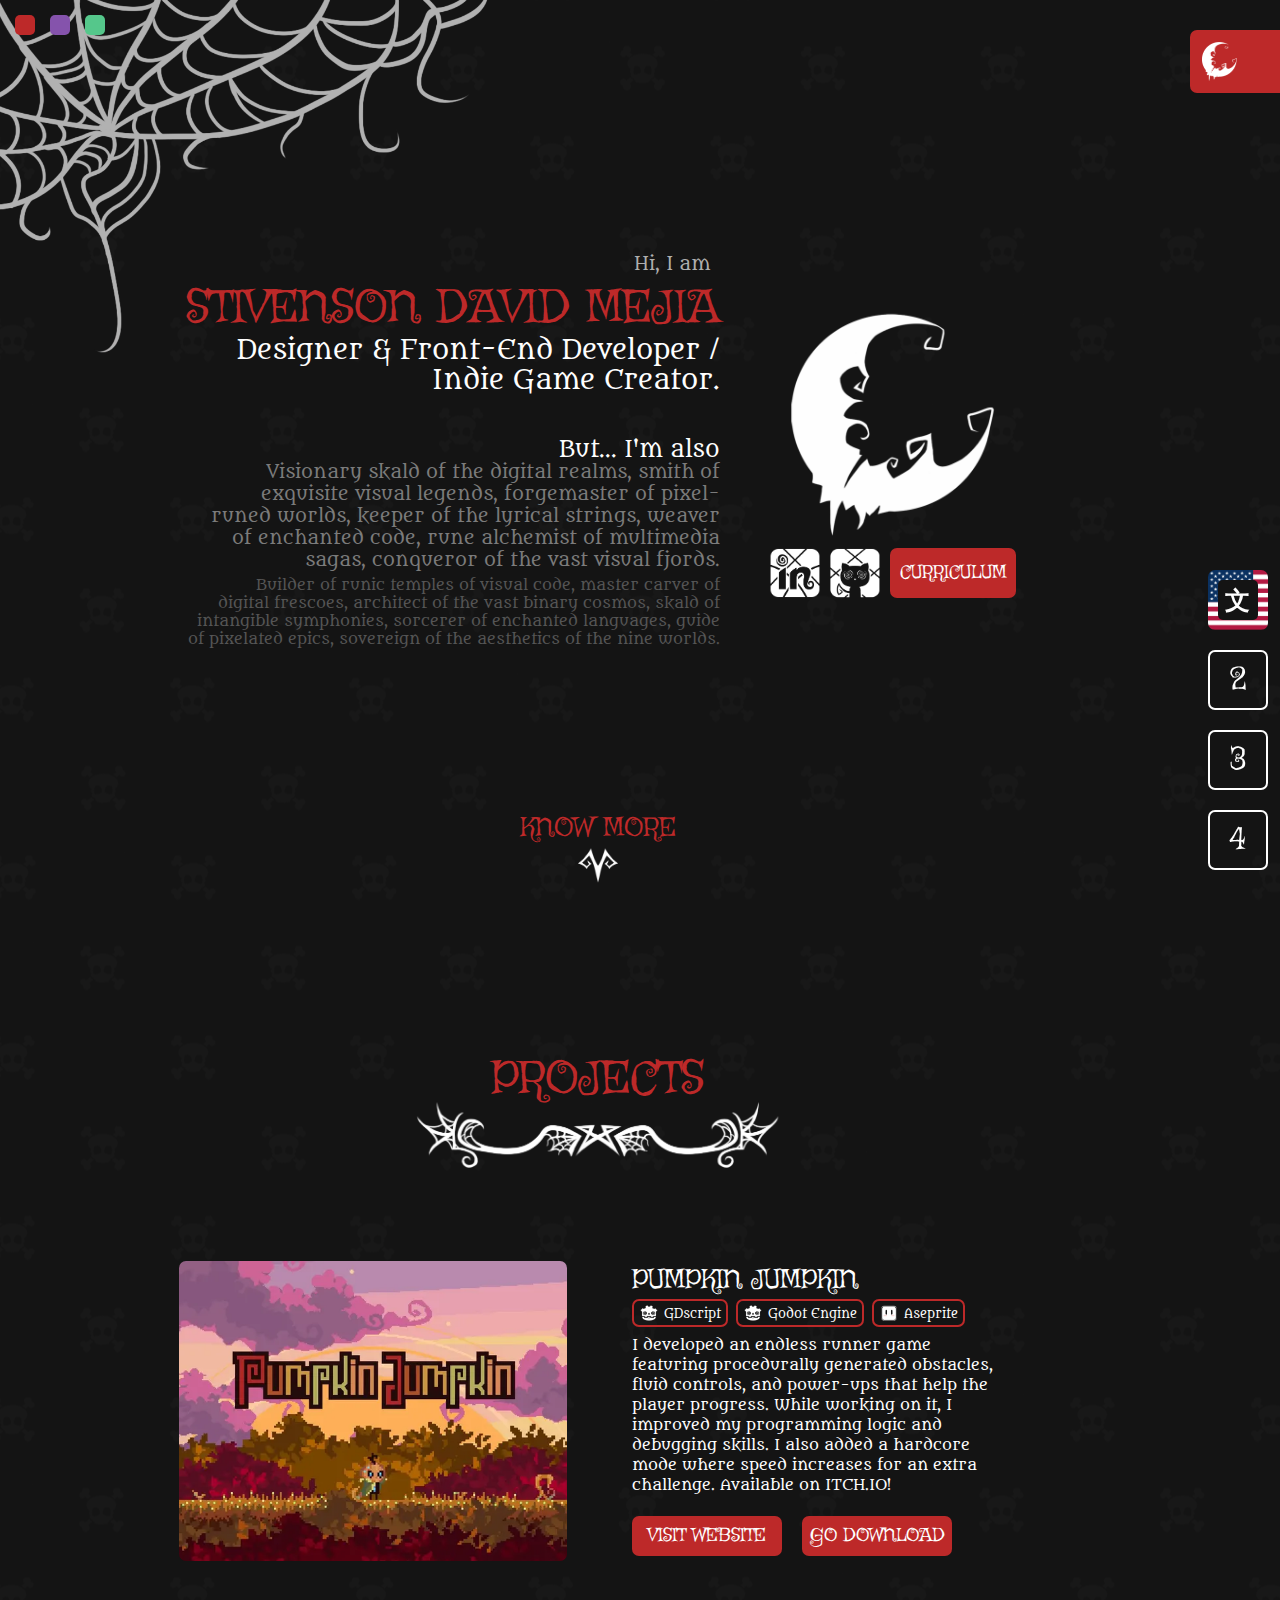
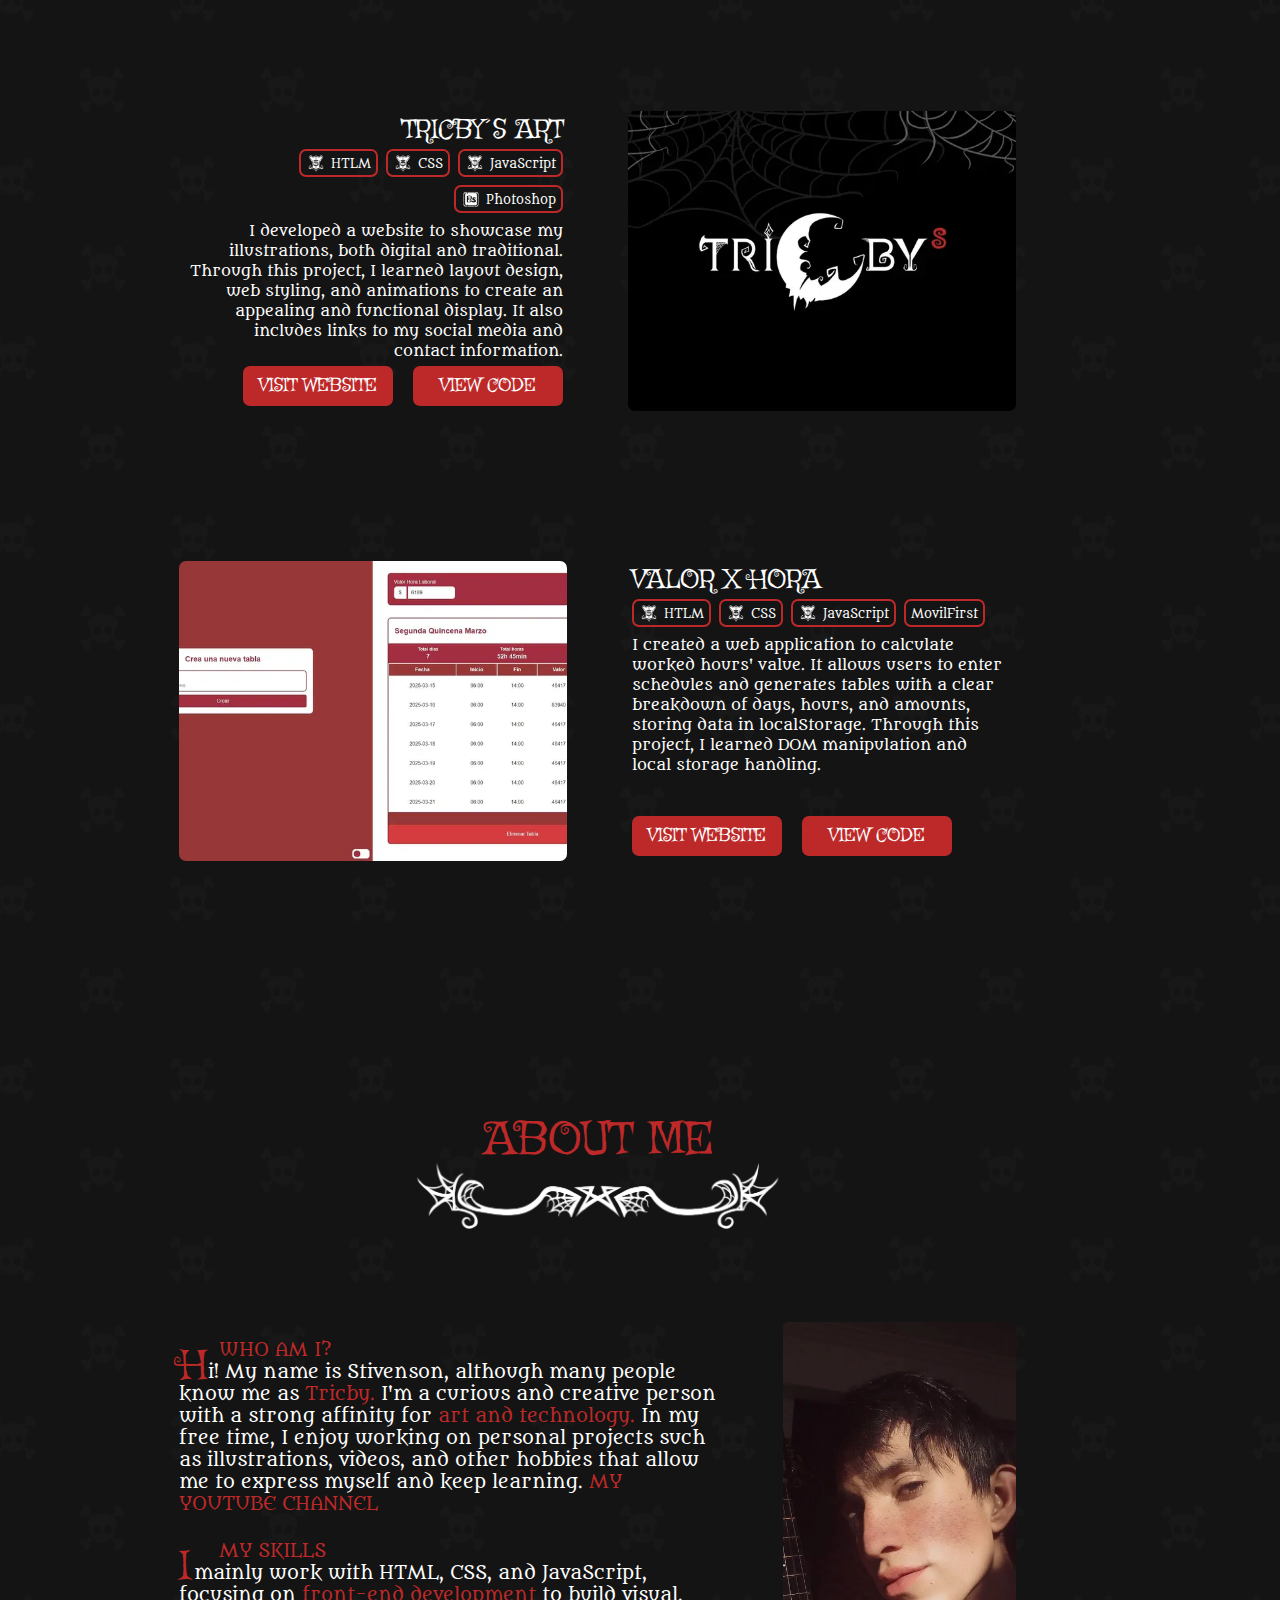
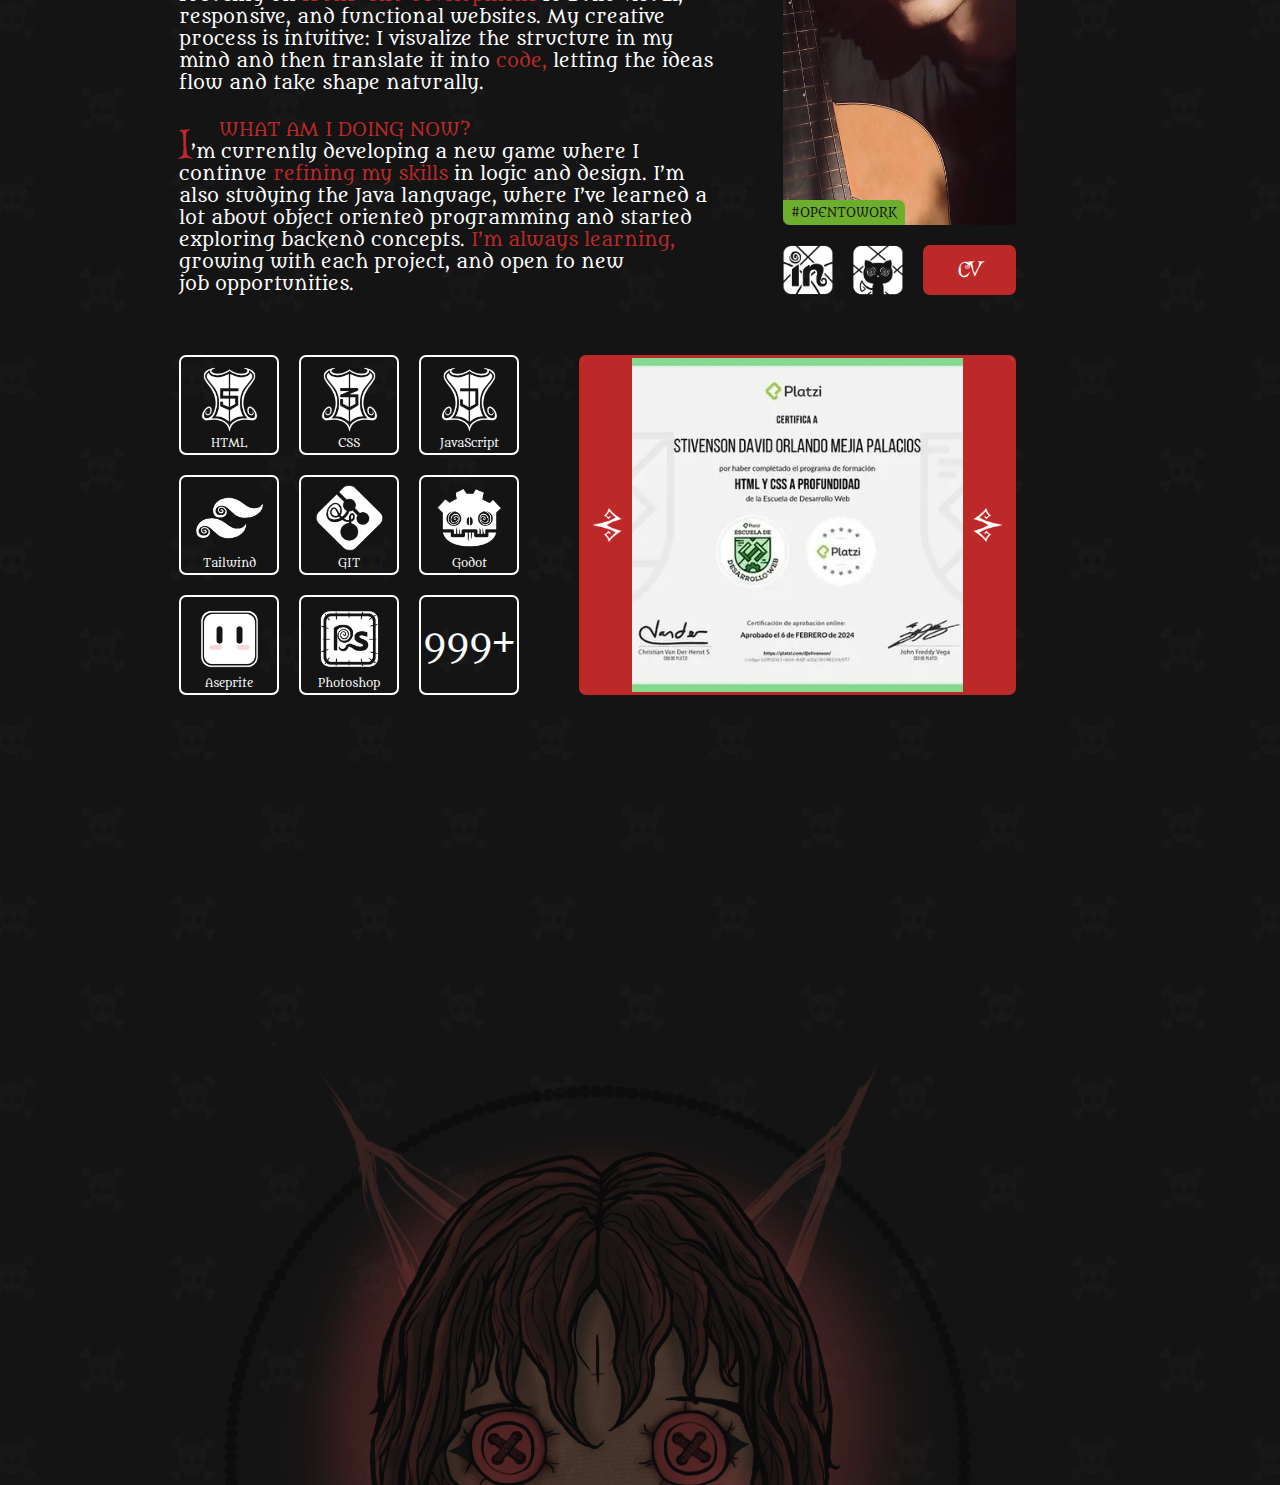
==== commit 7f9e2527: "feat: renovacion texto en aboutMe mas download curriculum" ====
--- a/index.html
+++ b/index.html
@@ -32,9 +32,8 @@
                     </div>
                 </article>
                 <div class="iconContainer"><a href="#index_projectSection">2</a></div>
-                <div class="iconContainer"><a href="#index_skillSection">3</a></div>
-                <div class="iconContainer"><a href="#index_aboutMeSection">4</a></div>
-                <div class="iconContainer"><a href="#index_section5">5</a></div>
+                <div class="iconContainer"><a href="#index_aboutMeSection">3</a></div>
+                <div class="iconContainer"><a href="#index_section5">4</a></div>
             </section>
         </nav>
     </header>
@@ -66,7 +65,7 @@
                     <div class="inSecIntro-redesContainer">
                         <a class="inSecIntro-butonRedes" target="_blank" href="https://www.linkedin.com/in/stivenson-david-orlando-mejia-palacios-794926197/"><img class="styleIcons" src="/assets/Icons/IconLinkedin.svg" alt=""></a>
                         <a class="inSecIntro-butonRedes" target="_blank" href="https://github.com/StivensonMejia"><img class="styleIcons" src="/assets/Icons/IconGitHub.svg" alt=""></a>
-                        <a class="inSecIntro-butonCV styleButtons" href="/assets/img/laRoca.webp" download="CV">CURRICULUM</a>
+                        <a class="inSecIntro-butonCV styleButtons" href="/assets/Documents/STIVENSONDAVIDMEJIAWEB.pdf" download="Curriculum_StivensonMejia">CURRICULUM</a>
                     </div>
                 </div>
             </article>
@@ -164,35 +163,38 @@
                     <div class="inSecAM-redesContainer">
                         <a class="inSecAM-butonRedes" target="_blank" href="https://www.linkedin.com/in/stivenson-david-orlando-mejia-palacios-794926197/"><img class="styleIcons" src="/assets/Icons/IconLinkedin.svg" alt=""></a>
                         <a class="inSecAM-butonRedes" target="_blank" href="https://github.com/StivensonMejia"><img class="styleIcons" src="/assets/Icons/IconGitHub.svg" alt=""></a>
-                        <a class="inSecAM-butonCV styleButtons" href="/assets/img/laRoca.webp" download="CV">CV</a>
+                        <a class="inSecAM-butonCV styleButtons" href="/assets/Documents/STIVENSONDAVIDMEJIAWEB.pdf" download="Curriculum_StivensonMejia">CV</a>
                     </div>
                 </div>
                 <div class="inSecAM-textContainer">
                     <article class="inSecAM-textSubContainer">
                         <div class="insSecAM-text">
+                            <p class="insSecAM-subTitle">WHO AM I?</p><br>
                             <a class="relevantLetter">H</a>
-                            <p>i again! My name is Stivenson but</p> 
-                            <a class="highlightText">can you tell me Tricby. </a> 
-                            <p>My foray into the world of programming began not long ago, starting with</p>  
-                            <a class="highlightText">the creation of static web pages and then entering into the creation of video games.</a>
-                            <p>My interest in technology has been with me since childhood, and I was finally able to give it free rein thanks to the acquisition of a computer.</p> 
+                            <p>i! My name is Stivenson, although many people know me as</p> 
+                            <a class="highlightText">Tricby. </a> 
+                            <p>I'm a curious and creative person with a strong affinity for </p>  
+                            <a class="highlightText">art and technology.</a>
+                            <p>In my free time, I enjoy working on personal projects such as illustrations, videos, and other hobbies that allow me to express myself and keep learning.</p>
+                            <a class="highlightText" target="_blank" href="https://www.youtube.com/channel/UCidwNTmcHwTklWF5R4WgcCw">  MY YOUTUBE CHANNEL </a> 
                         </div>
                         <div class="insSecAM-text">
-                            <a class="relevantLetter">B</a>
-                            <p>efore entering the world of programming,</p> 
-                            <a class="highlightText">I was dedicated to art, creating illustrations,</a> 
-                            <p>both traditional and digital drawings, paintings and sculptures. Also...</p>  
-                            <a class="highlightText" target="_blank" href="https://www.youtube.com/channel/UCidwNTmcHwTklWF5R4WgcCw">I started a YouTube channel</a>
-                            <p>where I shared Minecraft videos, recreated little stories and constructions.</p>
+                            <p class="insSecAM-subTitle">MY SKILLS</p><br>
+                            <a class="relevantLetter">I </a>
+                            <p>mainly work with HTML, CSS, and JavaScript, focusing on</p> 
+                            <a class="highlightText">front-end development</a> 
+                            <p>to build visual, responsive, and functional websites. My creative process is intuitive: I visualize the structure in my  mind and then translate it into </p>  
+                            <a class="highlightText">code,</a>
+                            <p>letting the ideas flow and take shape naturally.</p>
                         </div>
                         <div class="insSecAM-text">
-                            <a class="relevantLetter">C</a>
-                            <p>urrently,</p>
-                            <a class="highlightText">I work and study,</a> 
-                            <p>but in my free time I get involved in the</p>  
-                            <a  class="highlightText">programming and web development.</a>
-                            <p>I also spend time drawing to keep my creativity active. and I hope to soon find opportunities in </p>  
-                            <a class="highlightText">the technology industry.</a> 
+                            <p class="insSecAM-subTitle">WHAT AM I DOING NOW?</p><br>
+                            <a class="relevantLetter">I</a>
+                            <p>’m currently developing a new game where I continue</p>
+                            <a class="highlightText">refining my skills</a> 
+                            <p>in logic and design. I’m also studying the Java language, where I’ve learned a lot about object oriented programming and started exploring backend concepts.</p>  
+                            <a class="highlightText">I’m always learning,</a>
+                            <p>growing with each project, and open to new job opportunities.</p>
                         </div>
                     </article>
                 </div>
--- a/css/Index.css
+++ b/css/Index.css
@@ -364,7 +364,7 @@
         
         .titleSeparator {
             position: absolute;
-            width: 80%;
+            width: 70%;
             top: 40%;
             left: 50%; 
             transform: translate(-50%, -50%); 
@@ -495,6 +495,7 @@
         font-size: var(--fontSize-Title);
         color: var(--red);
         text-align: center;
+        font-weight: lighter;
         padding: 0 0 150px;
 
         animation: revealContent linear both;
@@ -503,7 +504,7 @@
 
         .titleSeparator {
             position: absolute;
-            width: 80%;
+            width: 70%;
             top: 40%;
             left: 50%; 
             transform: translate(-50%, -50%); 
@@ -513,6 +514,10 @@
         display: flex;
         flex-direction: row-reverse;
         gap: 60px;
+
+        animation: revealContent linear both;
+        animation-timeline: view();
+        animation-range: entry 20% cover 30%;
         .inSecAM-redesAndImgContainer {
             width: 30%;
             align-self: stretch;
@@ -563,7 +568,6 @@
                     width: 80%;
                     height: 50px;
                     font-size: 2rem;
-                    font-weight: bold;
                 }
             }
         }
@@ -591,6 +595,10 @@
                     }
                     .highlightText {
                         color: var(--red);
+                    }
+                    .insSecAM-subTitle {
+                        color: var(--red);
+                        padding-left: 40px;
                     }
                 }
                 div:nth-child(1) {
